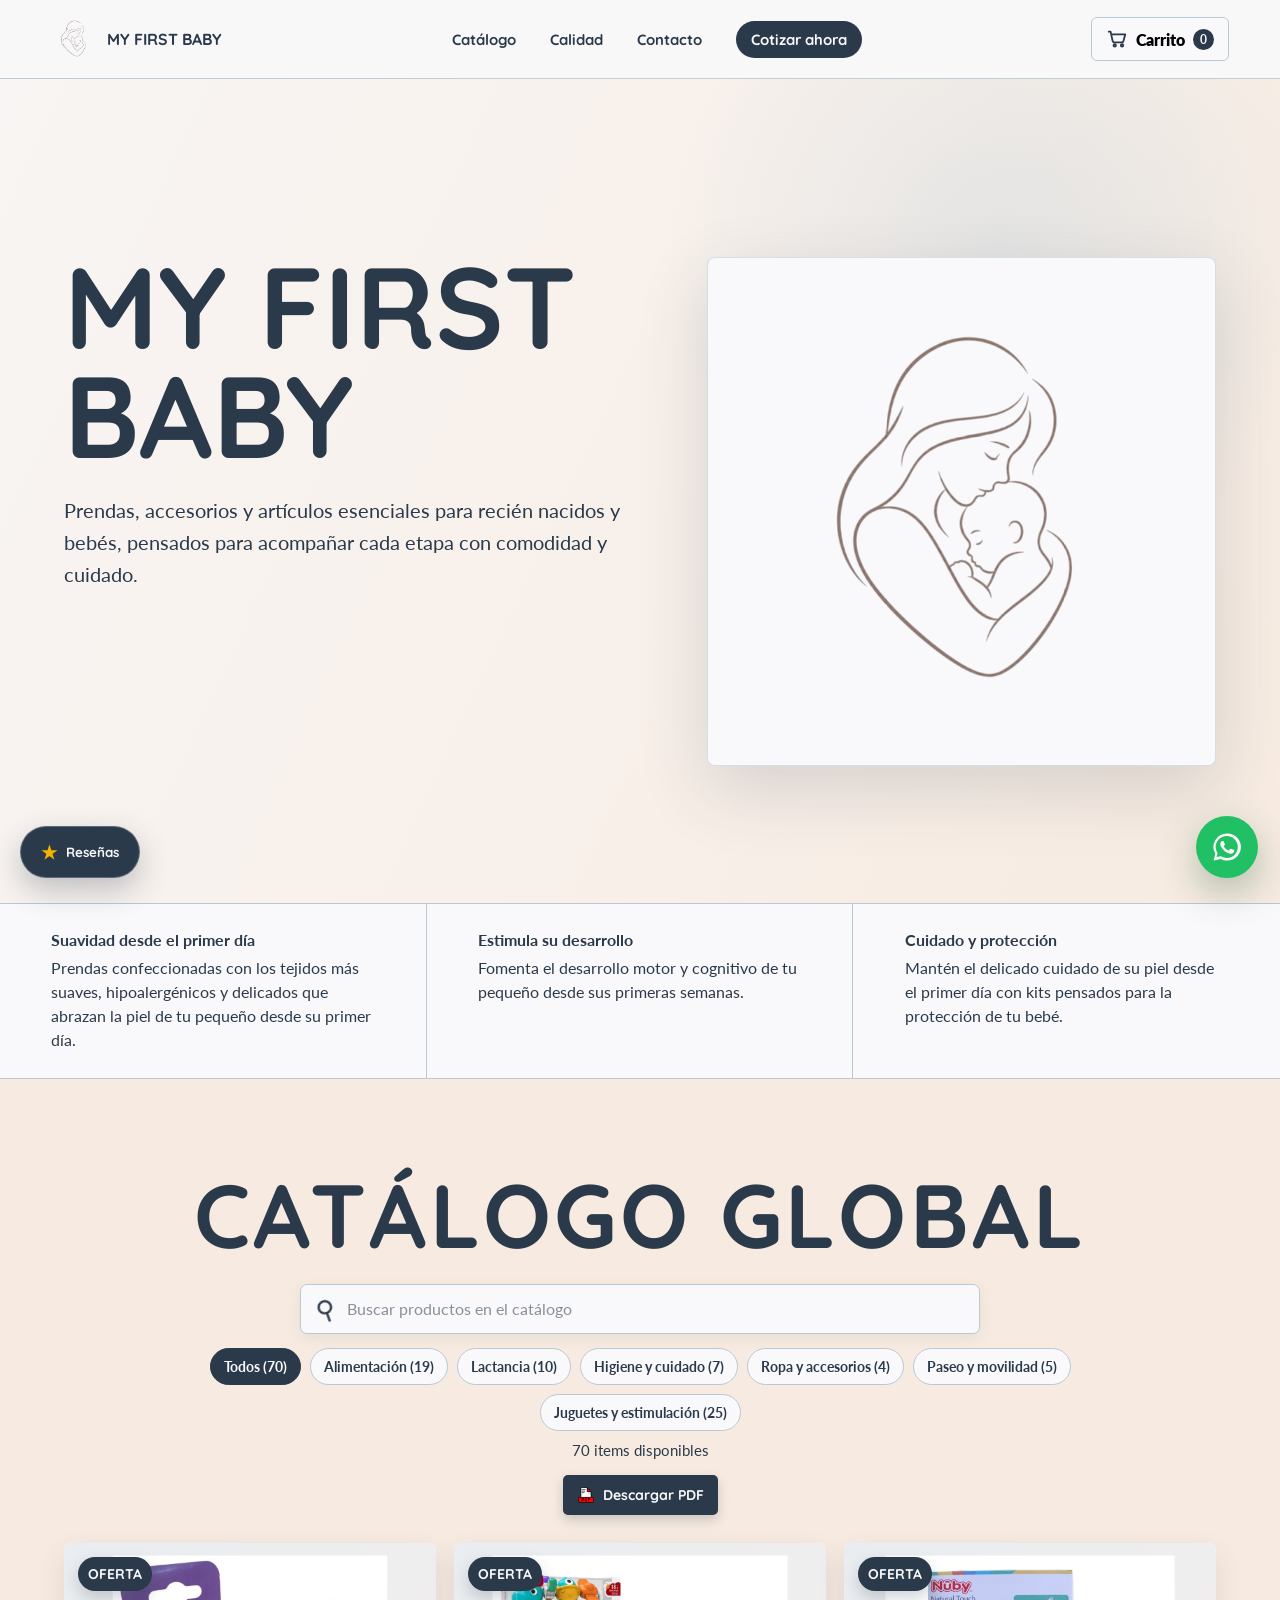
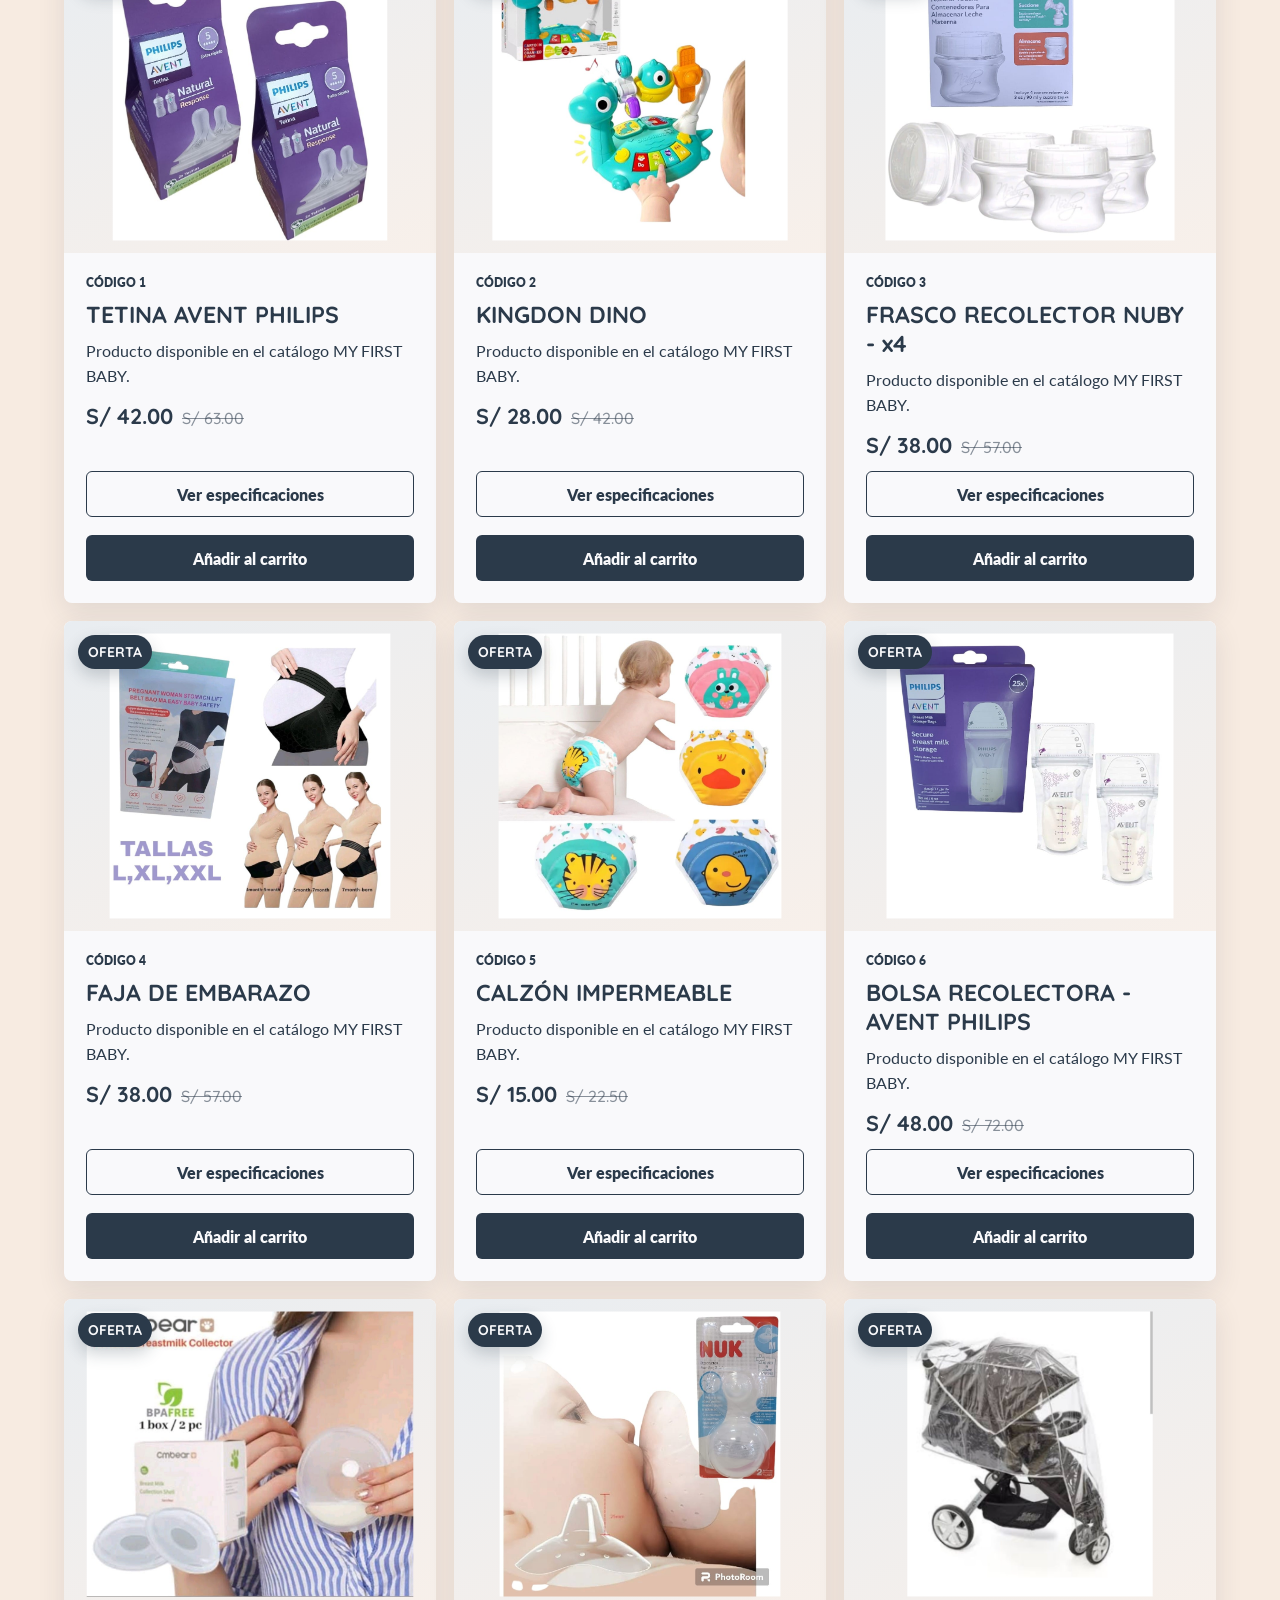
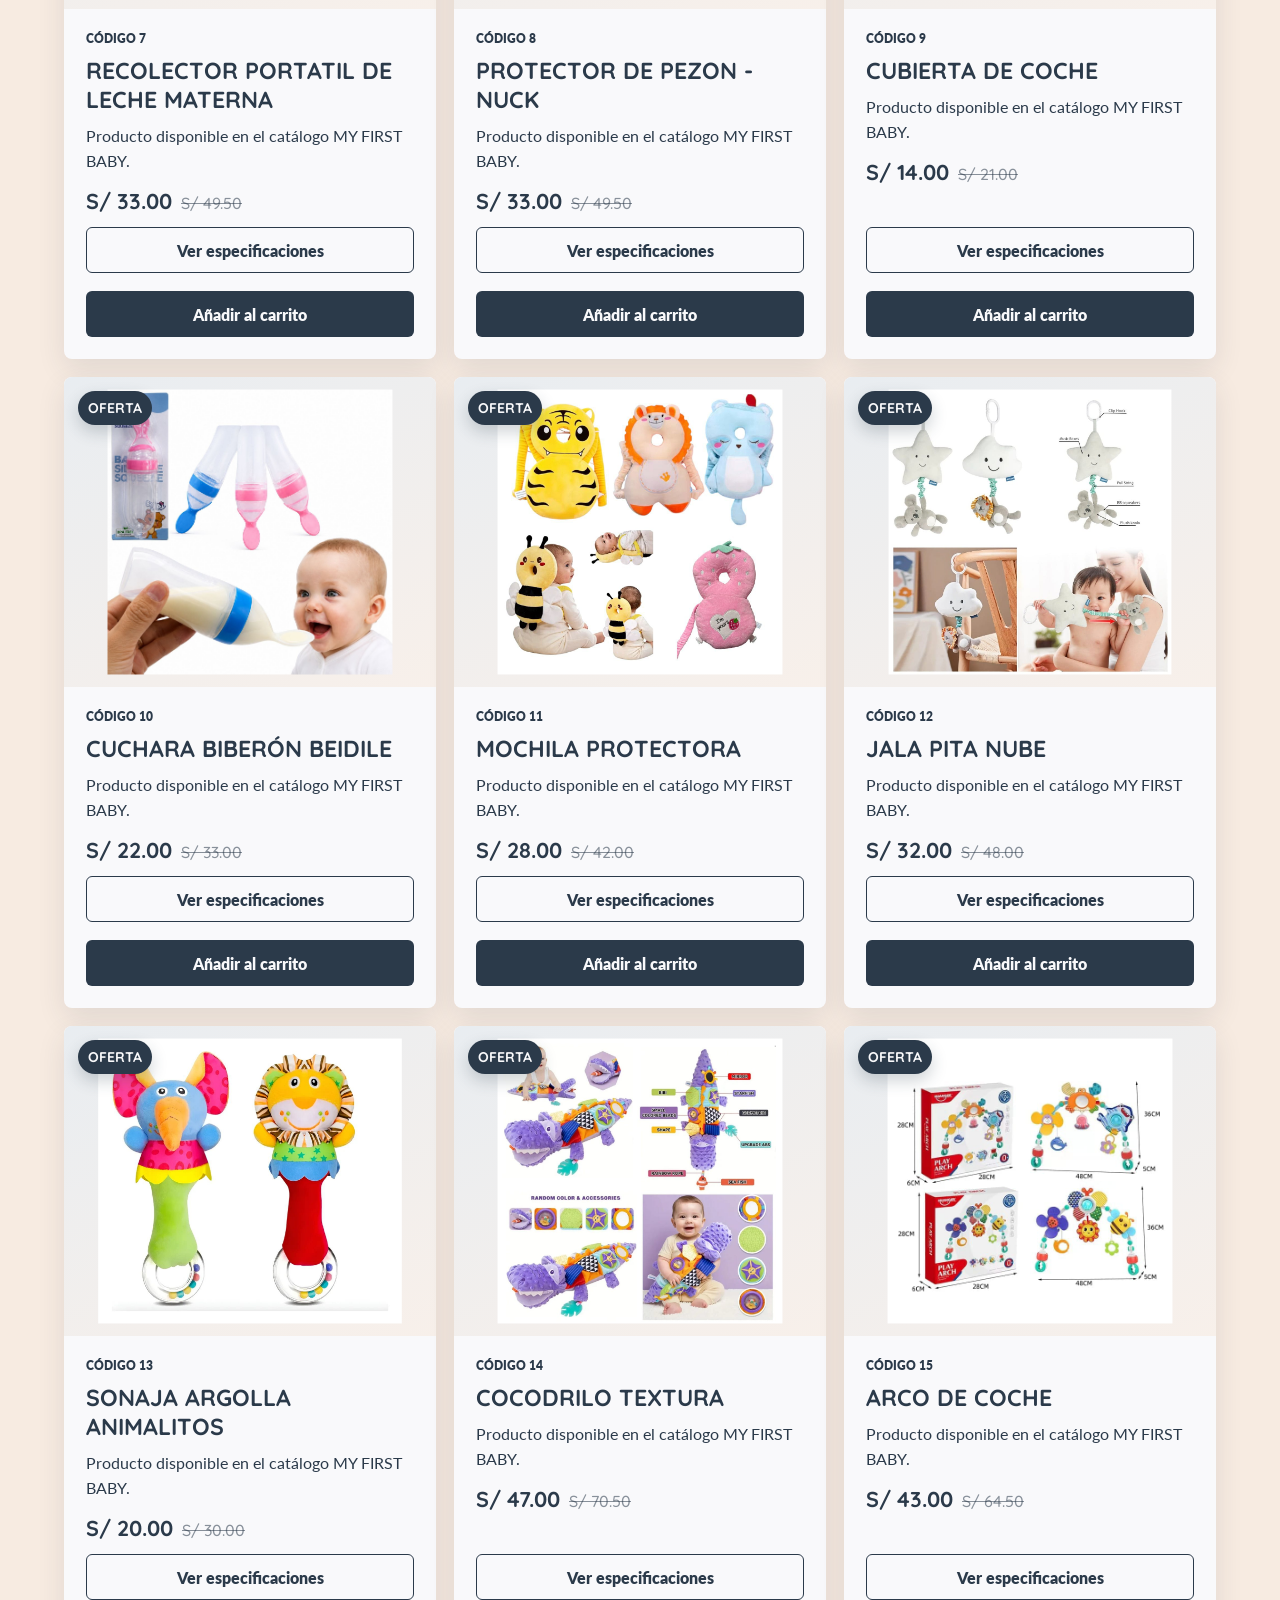
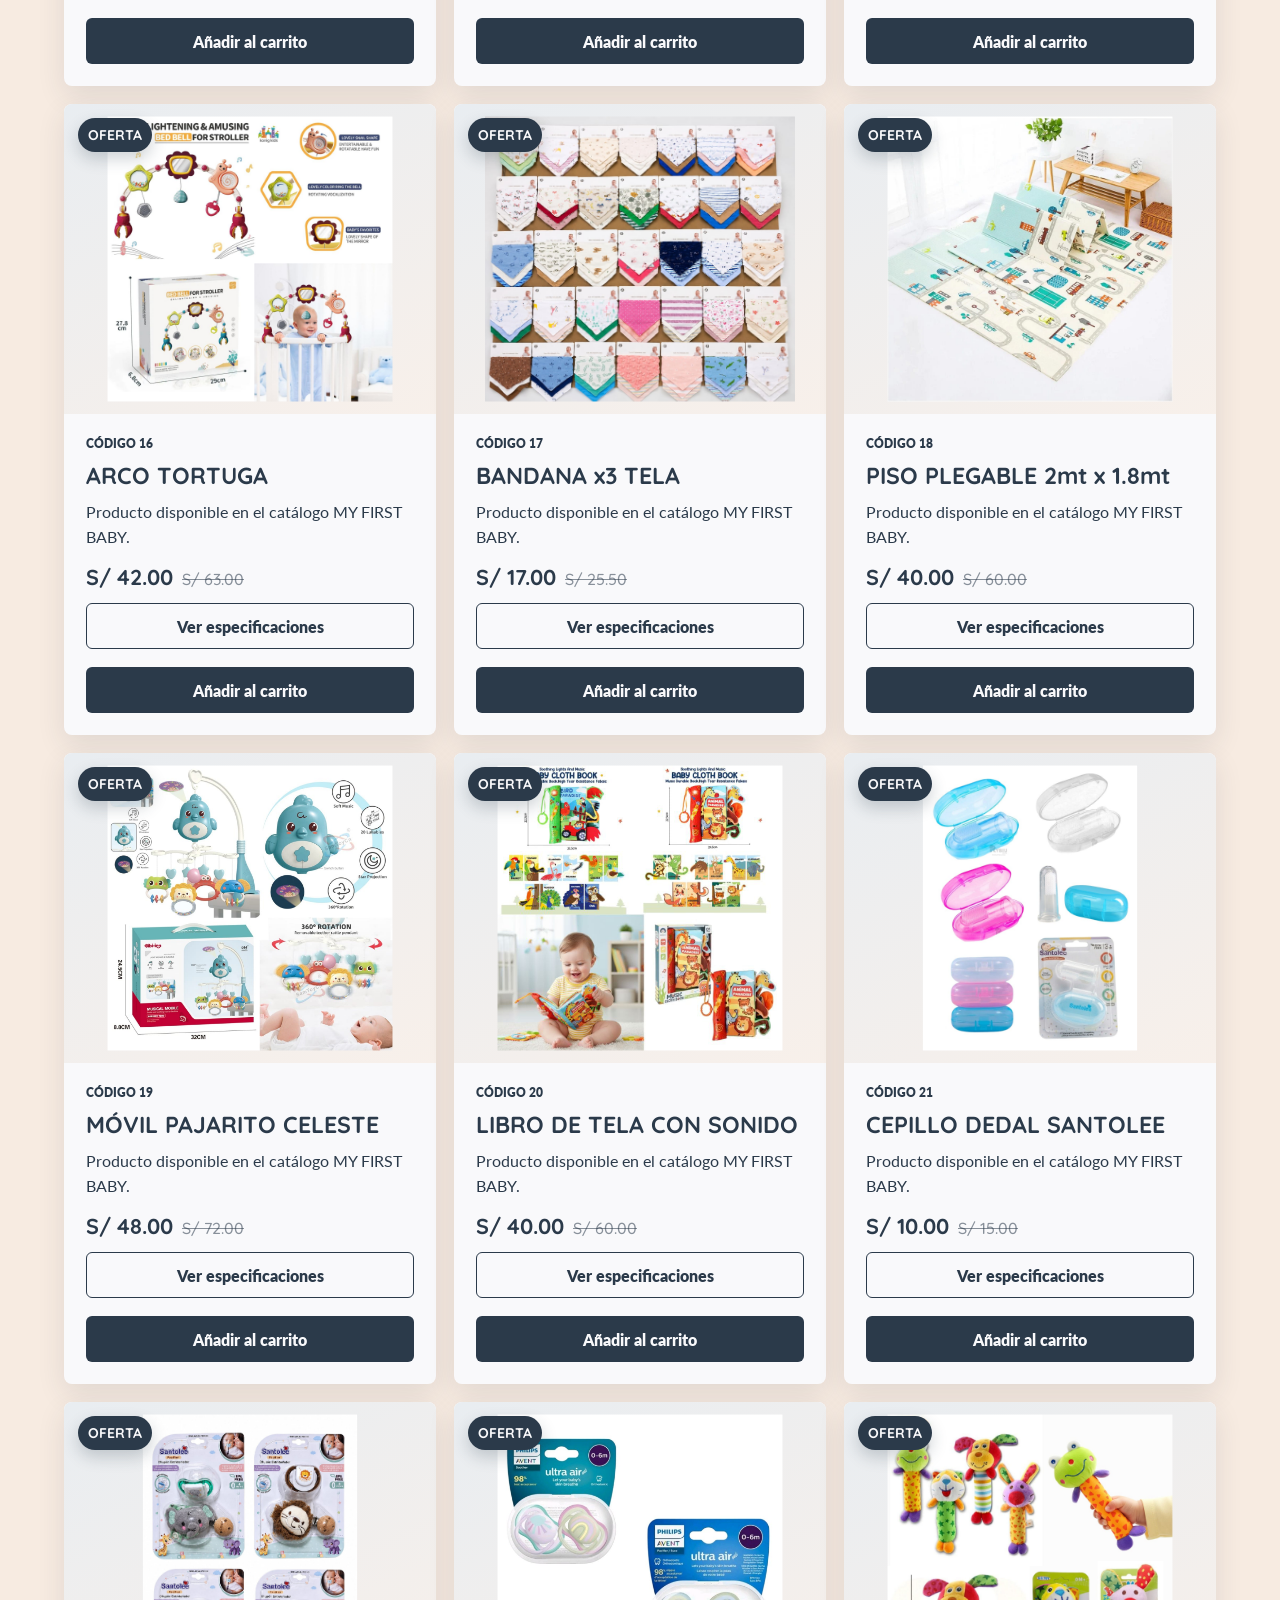
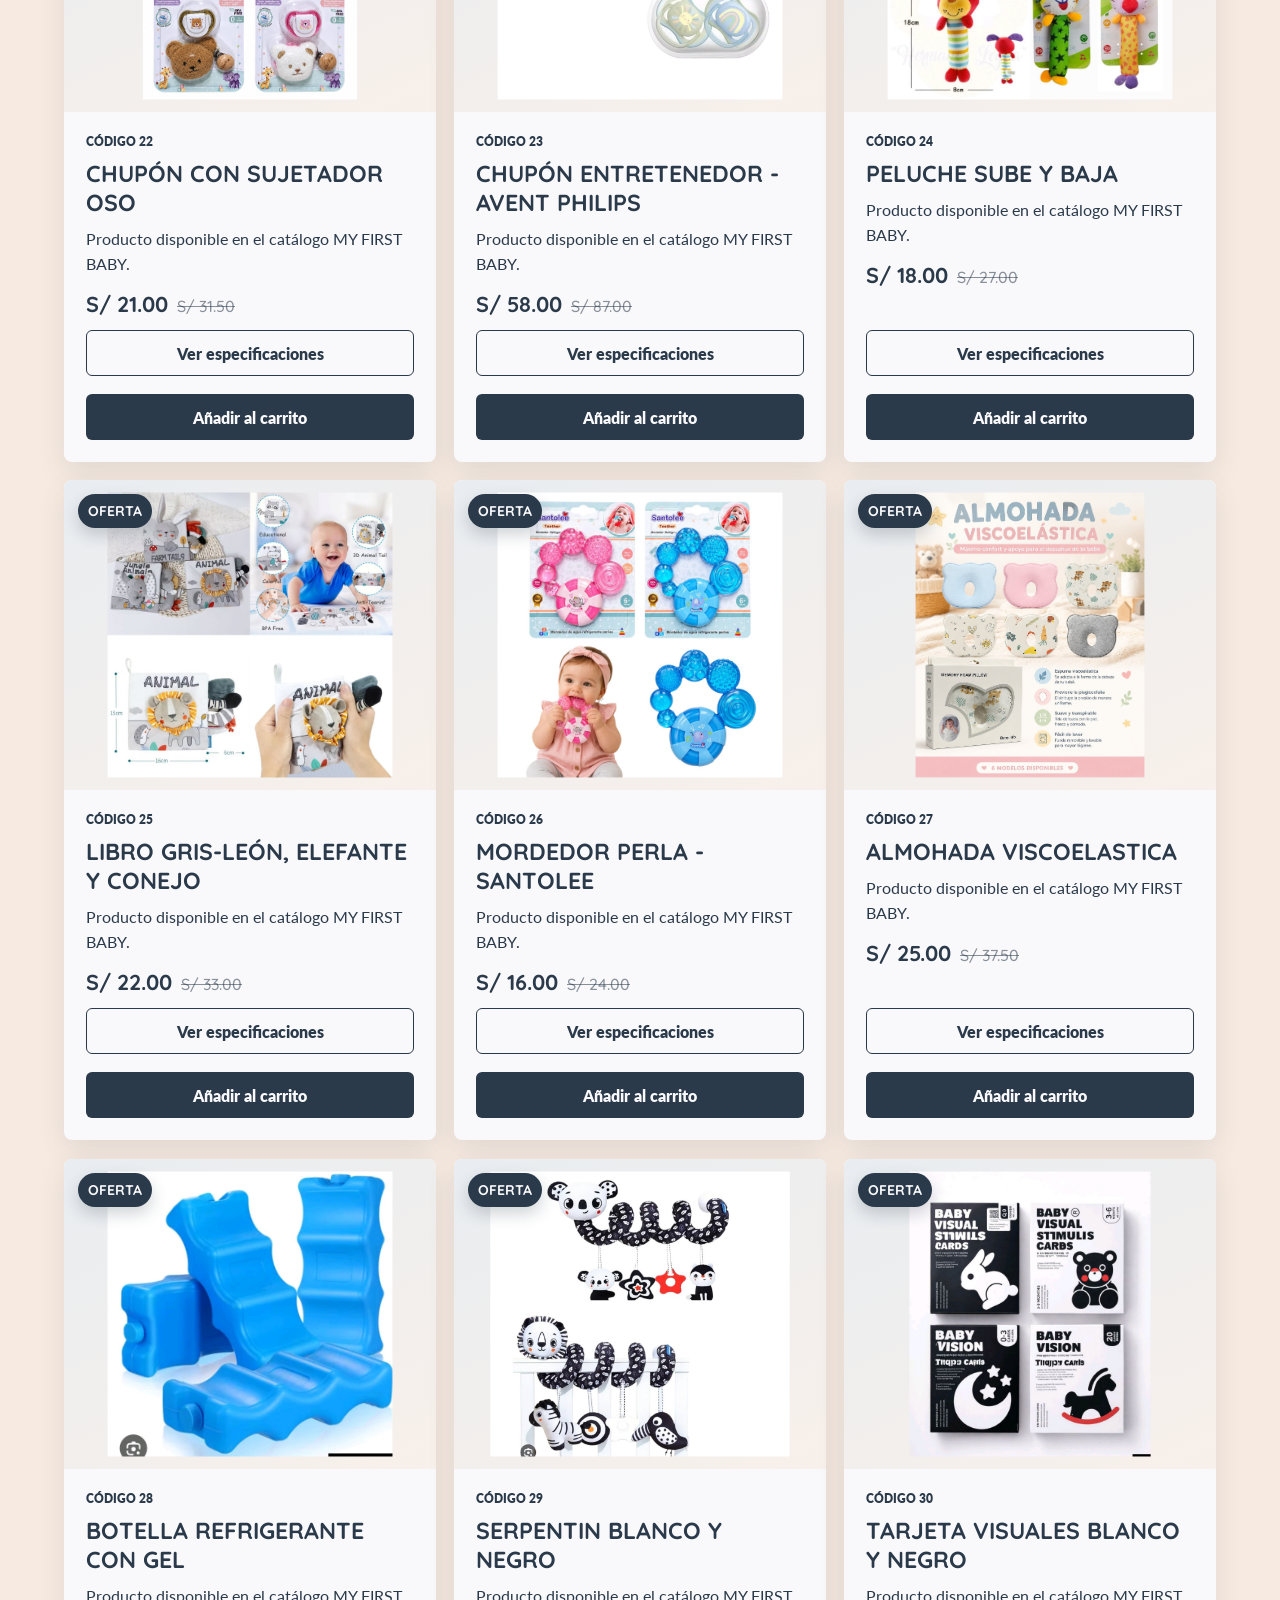
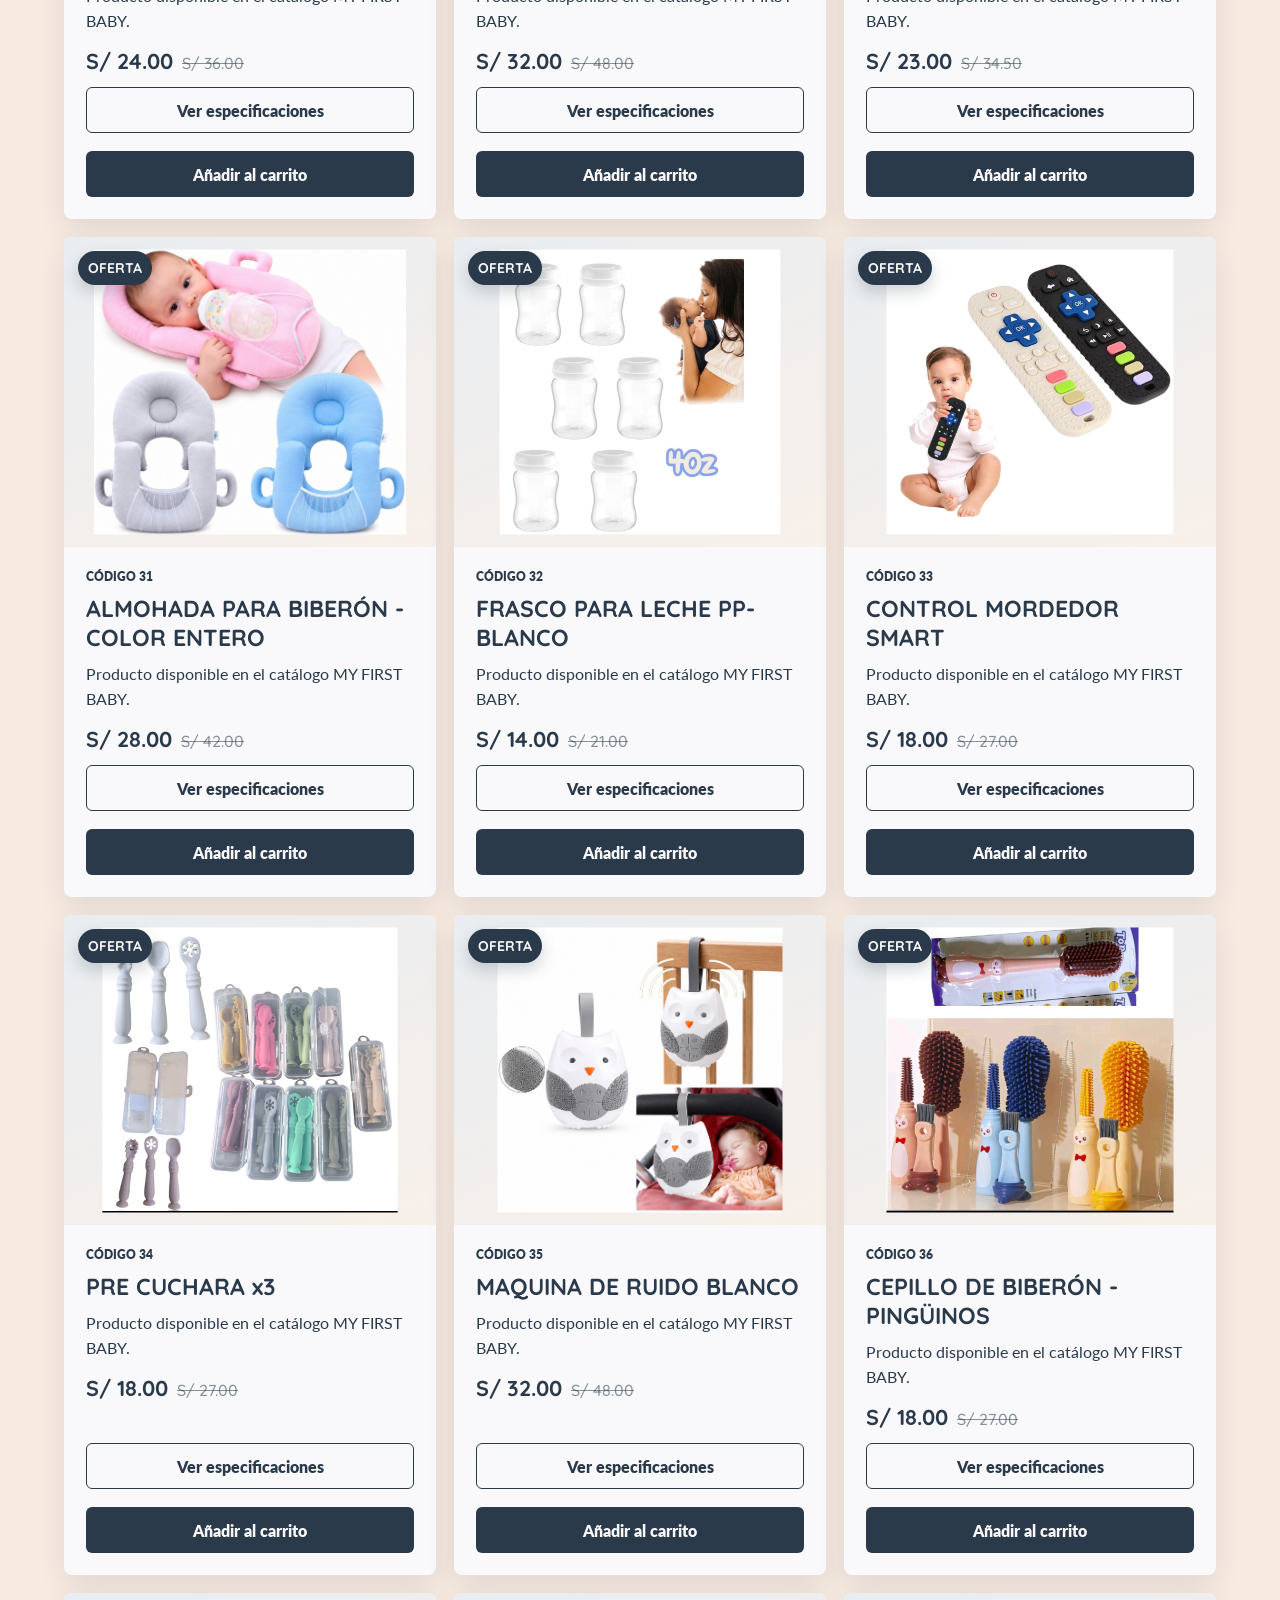
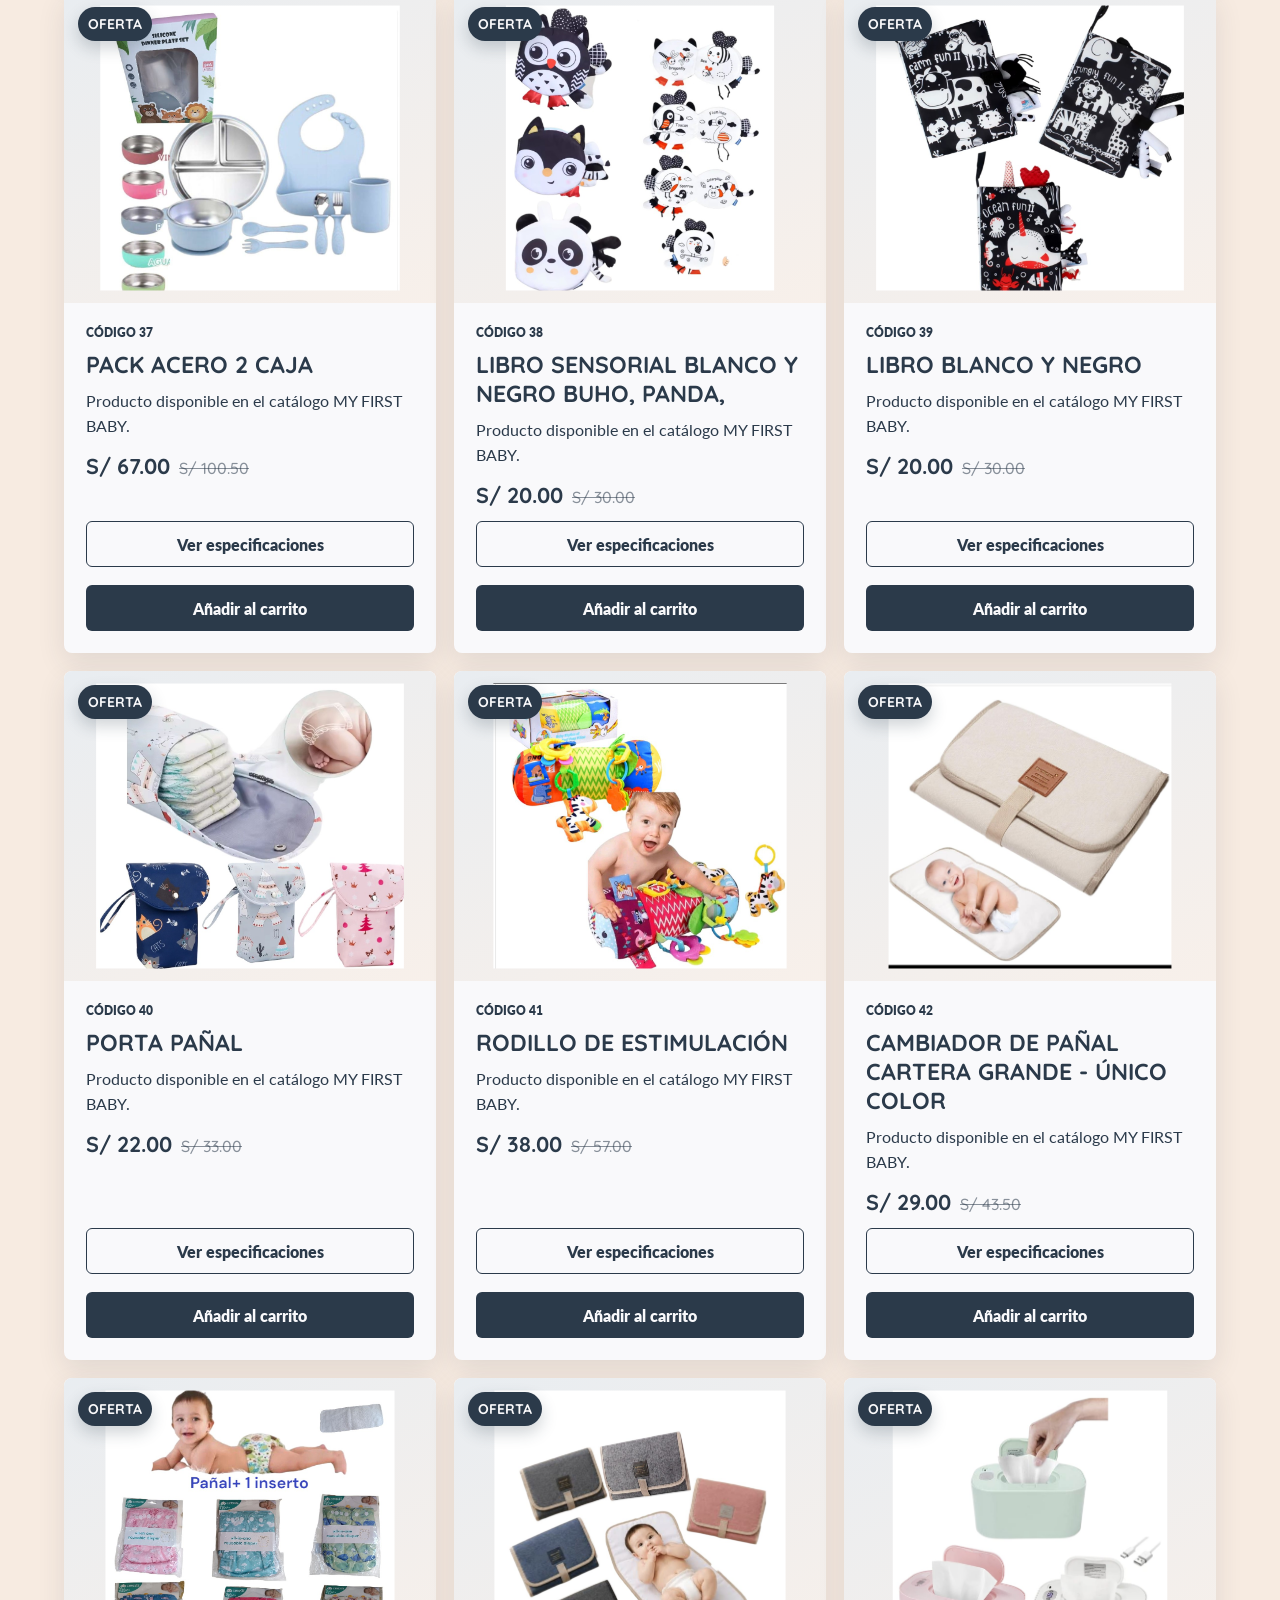
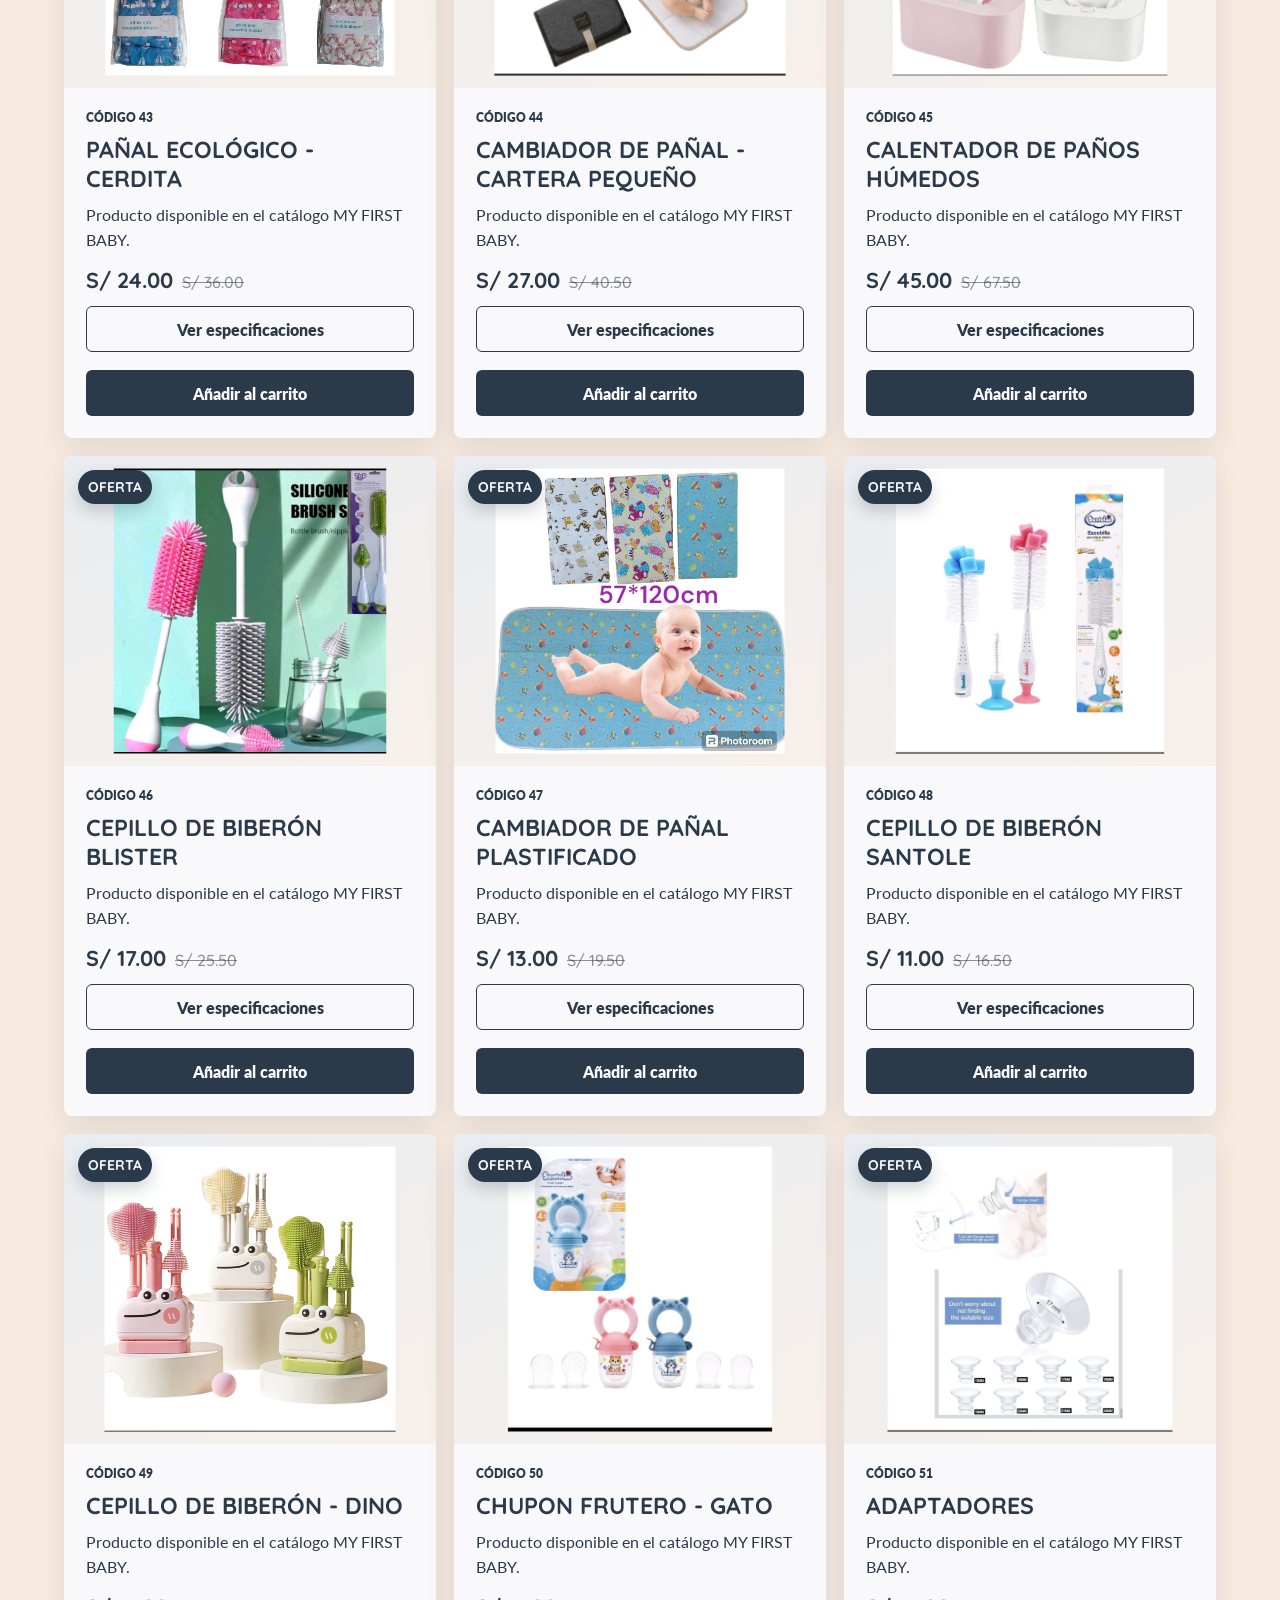
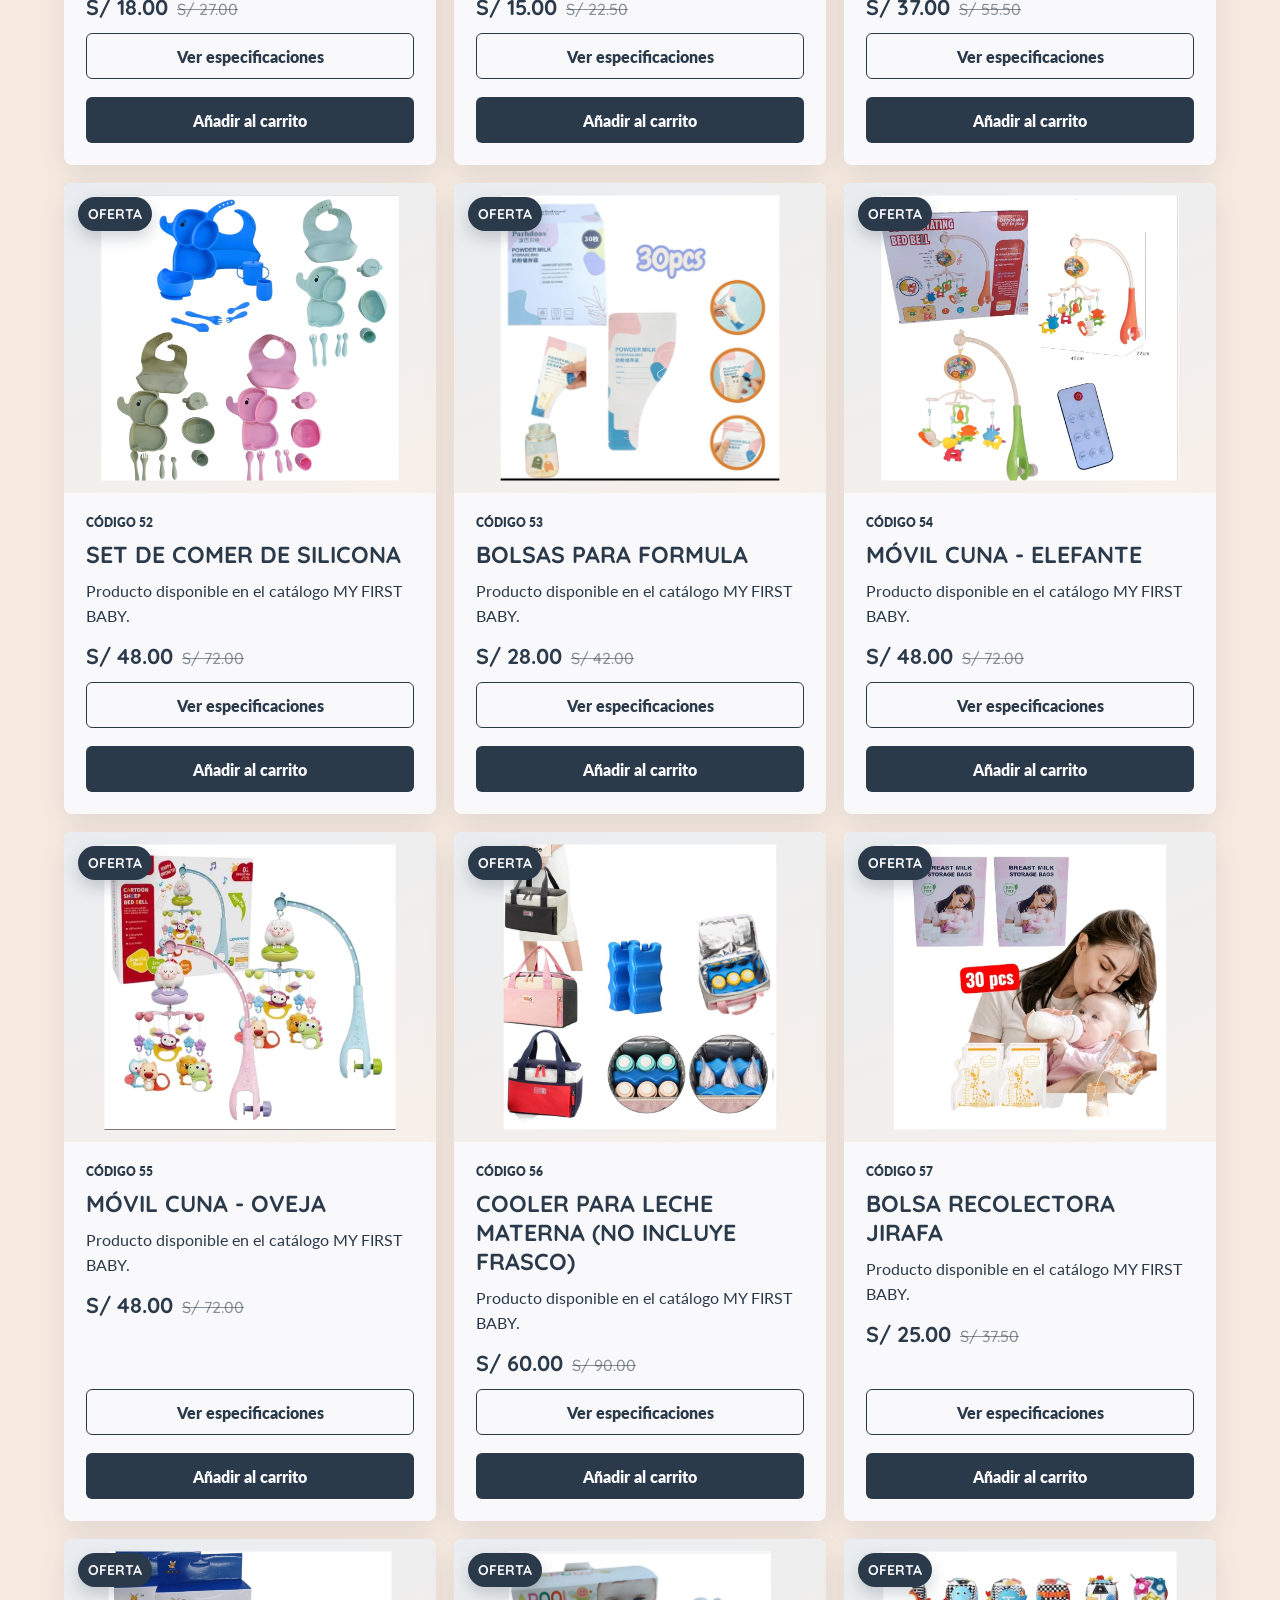
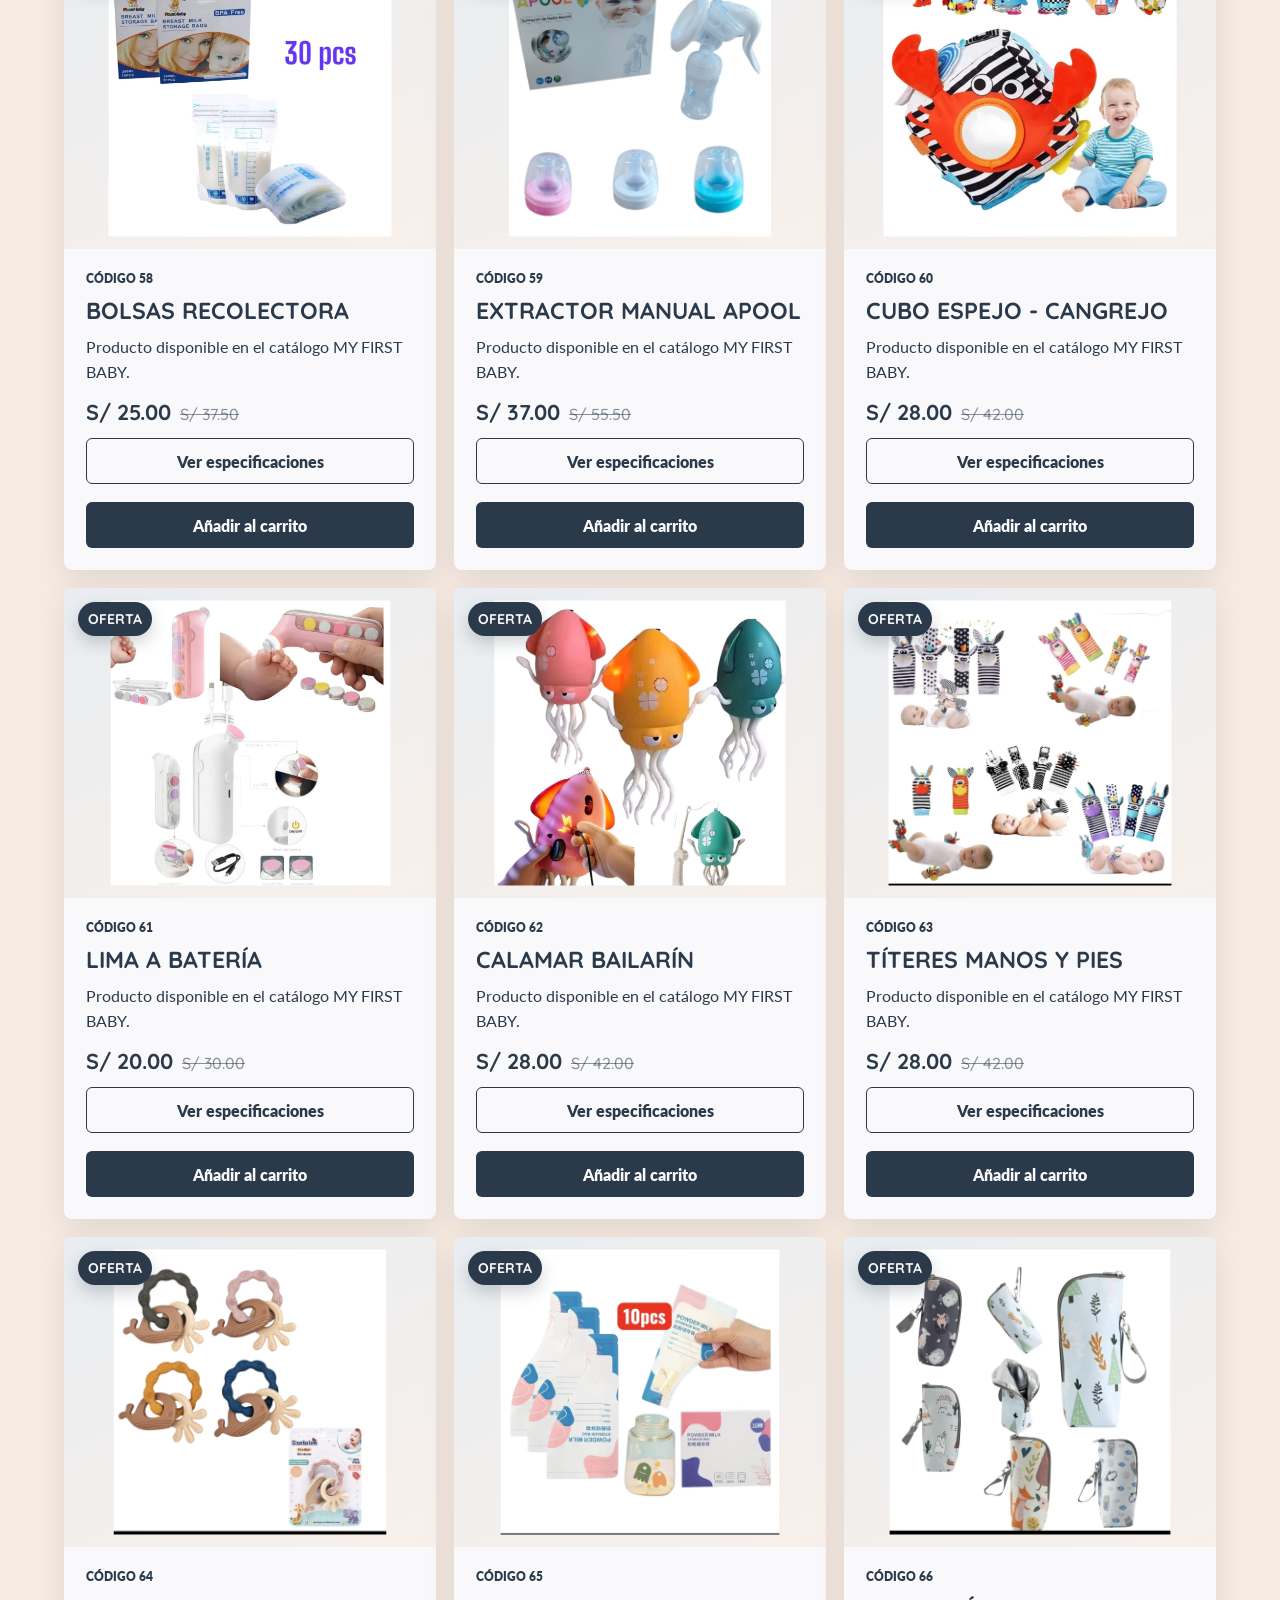
==== index.html @ ac22ac9f "Actualiza RUC de My First Baby" ====
<!DOCTYPE html>
<html lang="es">
  <head>
    <meta charset="UTF-8" />
    <meta name="viewport" content="width=device-width, initial-scale=1.0" />
    <meta name="description" content="Cat&aacute;logo de prendas, accesorios y art&iacute;culos esenciales para reci&eacute;n nacidos y beb&eacute;s de MY FIRST BABY." />
    <title>MY FIRST BABY | Accesorios para beb&eacute;s</title>
    <link rel="canonical" href="https://myfirstbabyshop.com/" />
    <link rel="icon" type="image/png" href="assets/logo-my-first-baby-sin-fondo.png" />
    <link rel="apple-touch-icon" href="assets/logo-my-first-baby-sin-fondo.png" />
    <link rel="preconnect" href="https://fonts.googleapis.com" />
    <link rel="preconnect" href="https://fonts.gstatic.com" crossorigin />
    <link
      href="https://fonts.googleapis.com/css2?family=Lato:wght@400;700;900&family=Quicksand:wght@500;600;700&display=swap"
      rel="stylesheet"
    />
    <link rel="stylesheet" href="styles.css?v=20260910-8" />
  </head>
  <body>
    <header class="site-header">
      <a class="brand" href="#inicio" aria-label="MY FIRST BABY">
        <img class="brand-logo" src="assets/logo-my-first-baby-sin-fondo.png" alt="" />
        <span>MY FIRST BABY</span>
      </a>

      <button
        class="menu-toggle"
        type="button"
        aria-label="Abrir menu"
        aria-expanded="false"
        aria-controls="mainNav"
      >
        <span></span>
        <span></span>
        <span></span>
      </button>

      <nav class="nav-links" id="mainNav" aria-label="Navegacion principal">
        <a href="#catalogo">Cat&aacute;logo</a>
        <a href="#calidad">Calidad</a>
        <a href="#contacto">Contacto</a>
        <a class="nav-quote" href="#contacto">Cotizar ahora</a>
      </nav>
      <button class="cart-trigger" type="button" aria-label="Abrir carrito" aria-haspopup="dialog">
        <svg class="cart-icon" viewBox="0 0 24 24" aria-hidden="true">
          <path d="M3 4h2l2.2 10.1a2 2 0 0 0 2 1.6h7.9a2 2 0 0 0 1.9-1.4L21 7H6" />
          <circle cx="9.5" cy="19" r="1.3" />
          <circle cx="17.5" cy="19" r="1.3" />
        </svg>
        <span>Carrito</span>
        <b class="cart-count" id="cartCount">0</b>
      </button>
    </header>

    <main>
      <section class="hero" id="inicio">
        <div class="hero-content">
          <h1>MY FIRST BABY</h1>
          <p class="hero-copy">
            Prendas, accesorios y art&iacute;culos esenciales para reci&eacute;n nacidos
            y beb&eacute;s, pensados para acompa&ntilde;ar cada etapa con comodidad y cuidado.
          </p>
        </div>

        <div class="hero-product" aria-label="Logo de MY FIRST BABY">
          <img
            src="assets/logo-my-first-baby-sin-fondo.png"
            alt="Logo de MY FIRST BABY"
          />
        </div>
      </section>

      <section class="quality-strip" id="calidad">
        <article>
          <strong>Suavidad desde el primer d&iacute;a</strong>
          <span>Prendas confeccionadas con los tejidos m&aacute;s suaves, hipoalerg&eacute;nicos y delicados que abrazan la piel de tu peque&ntilde;o desde su primer d&iacute;a.</span>
        </article>
        <article>
          <strong>Estimula su desarrollo</strong>
          <span>Fomenta el desarrollo motor y cognitivo de tu peque&ntilde;o desde sus primeras semanas.</span>
        </article>
        <article>
          <strong>Cuidado y protecci&oacute;n</strong>
          <span>Mant&eacute;n el delicado cuidado de su piel desde el primer d&iacute;a con kits pensados para la protecci&oacute;n de tu beb&eacute;.</span>
        </article>
      </section>

      <section class="catalog-section" id="catalogo">
        <div class="section-heading">
          <h2 class="catalog-title">CAT&Aacute;LOGO GLOBAL</h2>
          <div class="catalog-explorer">
            <label class="sr-only" for="catalogSearch">Buscar en el cat&aacute;logo</label>
            <div class="catalog-search">
              <span aria-hidden="true">&#9906;</span>
              <input id="catalogSearch" type="search" placeholder="Buscar productos en el cat&aacute;logo" autocomplete="off" />
            </div>
            <div class="category-filters" id="categoryFilters" aria-label="Filtrar por categor&iacute;a"></div>
          </div>
          <p class="catalog-count" id="catalogCount"></p>
          <a class="pdf-button" href="assets/catalogo-global.pdf" download>
            <img src="assets/pdf.png" alt="" aria-hidden="true" /> Descargar PDF
          </a>
        </div>

        <div class="product-grid" id="productGrid"></div>
      </section>

      <section class="delivery-section" id="entregas">
        <div class="delivery-heading">
          <p class="eyebrow">Tipos de entrega</p>
          <h2>Recibe tu pedido donde est&eacute;s</h2>
        </div>
        <div class="delivery-grid">
          <article>
            <svg class="delivery-icon" viewBox="0 0 24 24" aria-hidden="true">
              <path d="M3 6h11v10H3zM14 9h4l3 3v4h-7z" />
              <circle cx="7" cy="18" r="2" /><circle cx="18" cy="18" r="2" />
            </svg>
            <h3>Lima</h3>
            <p>Entrega a domicilio. Coordinamos contigo la fecha, el horario y el costo de env&iacute;o.</p>
          </article>
          <article>
            <svg class="delivery-icon" viewBox="0 0 24 24" aria-hidden="true">
              <path d="m4 7 8-4 8 4-8 4zM4 7v10l8 4 8-4V7M12 11v10" />
            </svg>
            <h3>Provincias</h3>
            <p>Env&iacute;os a nivel nacional. Para confirmar el pedido se realiza el pago del 100%.</p>
          </article>
        </div>
      </section>

    </main>

    <footer class="site-footer" id="contacto">
      <section class="footer-column">
        <p class="footer-title">Cont&aacute;ctanos</p>
        <p class="footer-label">Direcci&oacute;n</p>
        <address>Lima, Per&uacute;<br />Tienda virtual</address>
        <p class="footer-label">RUC</p>
        <p class="footer-text">10754804381</p>
        <p class="footer-label">Tel&eacute;fono</p>
        <a class="footer-link" href="tel:+51904226429">+51 904 226 429</a>
      </section>
      <section class="footer-column">
        <p class="footer-title">S&iacute;guenos</p>
        <a class="facebook-link" href="#" aria-label="Facebook de MY FIRST BABY" title="Facebook">f</a>
      </section>
      <section class="footer-column footer-complaints">
        <p class="footer-title">Atenci&oacute;n al cliente</p>
        <div class="complaints-link" aria-label="Libro de reclamaciones">
          <span>Libro de<br />reclamaciones</span>
          <svg viewBox="0 0 48 48" aria-hidden="true">
            <path d="M5 11c7-2 13 0 19 5v24c-6-5-12-7-19-5V11Zm38 0c-7-2-13 0-19 5v24c6-5 12-7 19-5V11Z" />
            <path d="M24 16v24M10 17c4-.4 7.5.6 10 2.8M10 23c4-.4 7.5.6 10 2.8M38 17c-4-.4-7.5.6-10 2.8M38 23c-4-.4-7.5.6-10 2.8" />
          </svg>
        </div>
      </section>
      <p class="footer-copyright"><strong>&copy; TODOS LOS DERECHOS RESERVADOS</strong> <span aria-hidden="true">-</span> &copy; 2026 My First Baby</p>
    </footer>

    <div class="modal-backdrop" id="productModal" aria-hidden="true">
      <section
        class="modal"
        role="dialog"
        aria-modal="true"
        aria-labelledby="modalTitle"
      >
        <button class="modal-close" type="button" aria-label="Cerrar ventana">
          &times;
        </button>
        <img id="modalImage" src="" alt="" />
        <div class="modal-copy">
          <p class="product-tag" id="modalTag"></p>
          <h2 id="modalTitle"></h2>
          <p id="modalDescription"></p>
          <ul id="modalFeatures"></ul>
          <div class="modal-purchase">
            <div class="modal-price" id="modalPrice"></div>
            <button class="add-cart-button" id="modalAddCart" type="button">A&ntilde;adir al carrito</button>
          </div>
        </div>
      </section>
    </div>

    <div class="cart-backdrop" id="cartBackdrop" aria-hidden="true">
      <aside class="cart-panel" role="dialog" aria-modal="true" aria-labelledby="cartTitle">
        <div class="cart-heading">
          <div><p class="eyebrow">Tu pedido</p><h2 id="cartTitle">Carrito</h2></div>
          <button class="cart-close" type="button" aria-label="Cerrar carrito">&times;</button>
        </div>
        <div class="cart-delivery-info" aria-label="Condiciones de entrega">
          <div class="cart-delivery-item">
            <svg viewBox="0 0 24 24" aria-hidden="true">
              <path d="M3 6h11v10H3zM14 9h4l3 3v4h-7z" />
              <circle cx="7" cy="18" r="2" /><circle cx="18" cy="18" r="2" />
            </svg>
            <span><strong>Lima</strong><small>Entrega a domicilio</small></span>
          </div>
          <div class="cart-delivery-item">
            <svg viewBox="0 0 24 24" aria-hidden="true">
              <path d="m4 7 8-4 8 4-8 4zM4 7v10l8 4 8-4V7M12 11v10" />
            </svg>
            <span><strong>Provincias</strong><small>Pago del 100%</small></span>
          </div>
        </div>
        <div class="cart-items" id="cartItems"></div>
        <div class="cart-summary">
          <p><span>Total</span><strong id="cartTotal">S/ 0.00</strong></p>
          <a class="checkout-button" id="checkoutButton" href="https://wa.me/51904226429" target="_blank" rel="noreferrer">Finalizar pedido por WhatsApp</a>
        </div>
      </aside>
    </div>

    <button class="reviews-trigger" id="reviewsTrigger" type="button" aria-expanded="false" aria-controls="reviewsPanel">
      <span aria-hidden="true">&#9733;</span> Rese&ntilde;as
    </button>
    <aside class="reviews-panel" id="reviewsPanel" aria-hidden="true" aria-labelledby="reviewsTitle">
      <div class="reviews-heading">
        <div><p class="eyebrow">Clientes felices</p><h2 id="reviewsTitle">Rese&ntilde;as</h2></div>
        <button class="reviews-close" type="button" aria-label="Cerrar rese&ntilde;as">&times;</button>
      </div>
      <form class="review-form" id="reviewForm">
        <label for="reviewName">Nombre <span>(opcional)</span></label>
        <input id="reviewName" name="name" type="text" maxlength="40" autocomplete="name" placeholder="Tu nombre" />
        <fieldset>
          <legend>Tu calificaci&oacute;n</legend>
          <div class="star-picker" id="starPicker" aria-label="Selecciona de 1 a 5 estrellas">
            <button type="button" data-rating="1" aria-label="1 estrella">&#9733;</button>
            <button type="button" data-rating="2" aria-label="2 estrellas">&#9733;</button>
            <button type="button" data-rating="3" aria-label="3 estrellas">&#9733;</button>
            <button type="button" data-rating="4" aria-label="4 estrellas">&#9733;</button>
            <button type="button" data-rating="5" aria-label="5 estrellas">&#9733;</button>
          </div>
        </fieldset>
        <label for="reviewComment">Comentario</label>
        <textarea id="reviewComment" name="comment" rows="3" maxlength="400" required placeholder="Cu&eacute;ntanos tu experiencia"></textarea>
        <p class="review-status" id="reviewStatus" role="status" aria-live="polite"></p>
        <button class="review-submit" type="submit">Guardar rese&ntilde;a</button>
      </form>
      <div class="reviews-list" id="reviewsList" aria-live="polite"></div>
    </aside>

    <a
      class="whatsapp-float"
      href="https://wa.me/51904226429"
      target="_blank"
      rel="noreferrer"
      aria-label="Contactar por WhatsApp"
      title="WhatsApp"
    >
      <svg viewBox="0 0 32 32" aria-hidden="true">
        <path
          d="M16 3.2A12.7 12.7 0 0 0 5 22.3L3.4 28.8l6.7-1.6A12.8 12.8 0 1 0 16 3.2Zm0 23.2c-2 0-3.9-.6-5.5-1.6l-.4-.2-3.9.9.9-3.8-.3-.4A10.4 10.4 0 1 1 16 26.4Zm5.8-7.7c-.3-.2-1.9-.9-2.2-1-.3-.1-.5-.2-.7.2-.2.3-.8 1-.9 1.2-.2.2-.3.2-.7.1a8.4 8.4 0 0 1-2.5-1.5 9.3 9.3 0 0 1-1.7-2.1c-.2-.3 0-.5.1-.7l.5-.5c.1-.2.2-.3.3-.5.1-.2 0-.4 0-.5l-1-2.4c-.3-.7-.6-.6-.8-.6h-.6c-.2 0-.5.1-.8.4-.3.3-1.1 1.1-1.1 2.6s1.2 3 1.3 3.2c.2.2 2.3 3.5 5.5 4.9.8.3 1.4.5 1.8.7.8.2 1.5.2 2.1.1.6-.1 1.9-.8 2.2-1.5.3-.8.3-1.4.2-1.6-.1-.2-.3-.3-.6-.5Z"
        />
      </svg>
    </a>

    <script src="catalog-products.js?v=20260910-1"></script>
    <script src="script.js?v=20260910-2"></script>
  </body>
</html>
---- styles.css ----
:root {
  --ink: #2b3a4a;
  --muted: #2b3a4a;
  --paper: #f7ebe1;
  --line: #b8c9d3;
  --gold: #b8c9d3;
  --gold-dark: #2b3a4a;
  --green: #2b3a4a;
  --navy: #2b3a4a;
  --white: #f9f9fb;
  --shadow: 0 24px 70px rgba(43, 58, 74, 0.16);
}

* {
  box-sizing: border-box;
}

html {
  scroll-behavior: smooth;
}

body {
  margin: 0;
  background: var(--paper);
  color: var(--ink);
  font-family: "Lato", Arial, sans-serif;
  overflow-x: hidden;
}

img {
  display: block;
  max-width: 100%;
}

a {
  color: inherit;
  text-decoration: none;
}

h1, h2, h3, .brand, .nav-links, button, .primary-button, .secondary-button,
.pdf-button, .category-filter, .product-price, .modal-price, .footer-title,
.footer-label, .cart-summary strong {
  font-family: "Quicksand", Arial, sans-serif;
}

.site-header {
  position: sticky;
  top: 0;
  z-index: 20;
  display: flex;
  align-items: center;
  justify-content: space-between;
  gap: 24px;
  padding: 16px clamp(18px, 4vw, 56px);
  background: rgba(249, 249, 251, 0.92);
  border-bottom: 1px solid rgba(184, 201, 211, 0.9);
  backdrop-filter: blur(14px);
  animation: slide-down 650ms cubic-bezier(.16, 1, .3, 1) both;
}

.brand {
  display: inline-flex;
  align-items: center;
  gap: 10px;
  min-width: 0;
  font-weight: 800;
  text-transform: uppercase;
}

.brand span {
  overflow: hidden;
  text-overflow: ellipsis;
  white-space: nowrap;
}

.brand-logo {
  flex: 0 0 auto;
  width: 46px;
  height: 46px;
  object-fit: contain;
}

.menu-toggle {
  display: none;
  width: 46px;
  height: 46px;
  flex: 0 0 auto;
  place-items: center;
  gap: 5px;
  padding: 10px;
  border: 1px solid var(--line);
  border-radius: 8px;
  background: var(--white);
  cursor: pointer;
}

.menu-toggle span {
  display: block;
  width: 22px;
  height: 2px;
  border-radius: 999px;
  background: var(--ink);
  transition: transform 180ms ease, opacity 180ms ease;
}

.menu-toggle.is-open span:nth-child(1) {
  transform: translateY(7px) rotate(45deg);
}

.menu-toggle.is-open span:nth-child(2) {
  opacity: 0;
}

.menu-toggle.is-open span:nth-child(3) {
  transform: translateY(-7px) rotate(-45deg);
}

.nav-links {
  display: flex;
  gap: clamp(14px, 3vw, 34px);
  color: var(--muted);
  font-weight: 700;
  font-size: 0.93rem;
}

.nav-links a:hover {
  color: var(--ink);
}

.nav-links .nav-quote {
  margin: -9px 0;
  padding: 9px 15px;
  border-radius: 999px;
  background: var(--navy);
  color: var(--white);
}

.nav-links .nav-quote:hover { color: var(--white); transform: translateY(-2px); }

.cart-trigger { display: inline-flex; align-items: center; gap: 8px; border: 1px solid var(--line); border-radius: 6px; padding: 10px 14px; background: var(--white); font: inherit; font-weight: 800; cursor: pointer; }
.cart-icon { width: 22px; height: 22px; flex: 0 0 auto; fill: none; stroke: #2b3a4a; stroke-width: 2; stroke-linecap: round; stroke-linejoin: round; }
.cart-count { display: grid; min-width: 21px; height: 21px; place-items: center; border-radius: 50%; background: var(--green); color: var(--white); font-size: .75rem; }
.cart-trigger, .menu-toggle, .category-filter, .pdf-button, .facebook-link { transition: transform 220ms ease, box-shadow 220ms ease, background-color 220ms ease, color 220ms ease; }
.cart-trigger:hover, .menu-toggle:hover { transform: translateY(-3px) scale(1.04); box-shadow: 0 10px 20px rgba(21, 18, 12, .13); }

.hero {
  display: grid;
  min-height: calc(100vh - 76px);
  grid-template-columns: minmax(0, 1fr) minmax(300px, 0.9fr);
  align-items: center;
  gap: clamp(26px, 6vw, 84px);
  padding: clamp(36px, 7vw, 86px) clamp(18px, 5vw, 72px) 44px;
  background:
    linear-gradient(115deg, rgba(249, 249, 251, 0.72), rgba(249, 249, 251, 0)),
    radial-gradient(circle at 78% 20%, rgba(184, 201, 211, 0.42), transparent 28%),
    var(--paper);
}

.hero-content {
  max-width: 690px;
  transform: translateY(clamp(-110px, -7vw, -60px));
}

.hero-content > * { animation: reveal-up 760ms cubic-bezier(.16, 1, .3, 1) both; }
.hero-content > :nth-child(1) { animation-delay: 80ms; }
.hero-content > :nth-child(2) { animation-delay: 160ms; }
.hero-content > :nth-child(3) { animation-delay: 240ms; }
.hero-content > :nth-child(4) { animation-delay: 320ms; }
.hero-content > :nth-child(5) { animation-delay: 400ms; }

.eyebrow {
  margin: 0 0 12px;
  color: var(--green);
  font-weight: 800;
  letter-spacing: 0;
  text-transform: uppercase;
  font-size: 0.78rem;
}

h1,
h2,
h3,
p {
  overflow-wrap: anywhere;
}

h1 {
  margin: 0;
  max-width: 10ch;
  font-size: clamp(3.4rem, 9vw, 7.4rem);
  line-height: 0.94;
  letter-spacing: 0;
}

.hero-copy {
  max-width: 56ch;
  margin: 26px 0 0;
  color: var(--muted);
  font-size: clamp(1rem, 1.8vw, 1.22rem);
  line-height: 1.65;
}

.contact-band {
  display: flex;
  flex-wrap: wrap;
  gap: 14px;
  align-items: center;
}

.primary-button,
.secondary-button,
.detail-button {
  display: inline-flex;
  min-height: 46px;
  align-items: center;
  justify-content: center;
  border: 0;
  border-radius: 6px;
  padding: 0 20px;
  font: inherit;
  font-weight: 800;
  cursor: pointer;
}

.primary-button {
  background: var(--ink);
  color: var(--white);
}

.secondary-button {
  background: var(--white);
  color: var(--ink);
  border: 1px solid var(--line);
}

.hero-product {
  position: relative;
  min-height: 430px;
  border: 1px solid rgba(184, 201, 211, .55);
  border-radius: 8px;
  background: var(--white);
  box-shadow: var(--shadow);
  overflow: hidden;
  animation: hero-product-in 950ms 180ms cubic-bezier(.16, 1, .3, 1) both;
}

.hero-product::after {
  content: "";
  position: absolute;
  inset: -45%;
  z-index: 0;
  background: linear-gradient(105deg, transparent 38%, rgba(249, 249, 251, .72) 50%, transparent 62%);
  transform: translateX(-62%) rotate(8deg);
  animation: logo-shine 4.8s 1.4s ease-in-out infinite;
  pointer-events: none;
}

.hero-product img {
  position: relative;
  z-index: 1;
  width: 100%;
  height: 100%;
  min-height: 430px;
  object-fit: contain;
  padding: clamp(12px, 3vw, 34px);
  animation: logo-float 2.8s ease-in-out infinite;
  will-change: transform;
}

.quality-strip {
  display: grid;
  grid-template-columns: repeat(3, 1fr);
  border-top: 1px solid var(--line);
  border-bottom: 1px solid var(--line);
  background: var(--white);
}

.quality-strip article {
  padding: 26px clamp(18px, 4vw, 52px);
  border-right: 1px solid var(--line);
}

.quality-strip article:hover { background: var(--paper); transform: translateY(-5px); transition: transform 240ms ease, background-color 240ms ease; }

.quality-strip article:last-child {
  border-right: 0;
}

.quality-strip strong,
.quality-strip span {
  display: block;
}

.quality-strip strong {
  margin-bottom: 7px;
}

.quality-strip span {
  color: var(--muted);
  line-height: 1.5;
}

.catalog-section {
  padding: clamp(48px, 7vw, 92px) clamp(18px, 5vw, 72px);
}

.section-heading {
  max-width: none;
  margin-bottom: 28px;
  text-align: center;
}

.section-heading > .eyebrow { display: none; }
.catalog-title { margin-inline: auto; font-size: clamp(2.8rem, 7vw, 6.4rem) !important; letter-spacing: .04em !important; }

.catalog-count { margin: 9px 0 16px; color: var(--muted); font-size: .95rem; font-weight: 400; }
.pdf-button { display: inline-flex; align-items: center; gap: 8px; min-height: 40px; padding: 0 14px; border-radius: 5px; background: var(--navy); color: var(--white); font-size: .88rem; font-weight: 800; box-shadow: 0 5px 12px rgba(43, 58, 74, .22); }
.pdf-button img { width: 18px; height: 18px; object-fit: contain; }
.pdf-button:hover { filter: brightness(1.06); }
.catalog-explorer { margin: 24px 0 10px; }
.catalog-search { display: flex; max-width: 680px; margin-inline: auto; align-items: center; gap: 10px; padding: 0 15px; border: 1px solid var(--line); border-radius: 7px; background: var(--white); box-shadow: 0 4px 14px rgba(43, 58, 74, .08); }
.catalog-search:focus-within { border-color: var(--green); box-shadow: 0 0 0 4px rgba(95, 143, 132, .16), 0 8px 20px rgba(21, 18, 12, .08); transform: translateY(-2px); transition: border-color 200ms ease, box-shadow 200ms ease, transform 200ms ease; }
.catalog-search span { color: var(--green); font-size: 1.65rem; line-height: 1; transform: rotate(-20deg); }
.catalog-search input { width: 100%; min-height: 48px; border: 0; outline: 0; background: transparent; color: var(--ink); font: inherit; }
.catalog-search input::placeholder { color: rgba(43, 58, 74, .55); }
.category-filters { display: flex; max-width: 1050px; flex-wrap: wrap; justify-content: center; gap: 9px; margin: 14px auto 0; }
.category-filter { border: 1px solid var(--line); border-radius: 999px; padding: 9px 13px; background: var(--white); color: var(--muted); font: inherit; font-size: .86rem; font-weight: 700; cursor: pointer; }
.category-filter:hover, .category-filter.is-active { border-color: var(--green); background: var(--green); color: var(--white); }
.category-filter:hover { transform: translateY(-3px); box-shadow: 0 8px 14px rgba(95, 143, 132, .2); }
.sr-only { position: absolute; width: 1px; height: 1px; overflow: hidden; clip: rect(0, 0, 0, 0); white-space: nowrap; }

.section-heading h2,
.contact-band h2 {
  margin: 0;
  font-size: clamp(2rem, 5vw, 4.2rem);
  line-height: 1.02;
  letter-spacing: 0;
}

.product-grid {
  display: grid;
  grid-template-columns: repeat(3, minmax(0, 1fr));
  gap: 18px;
}
.empty-catalog { grid-column: 1 / -1; margin: 0; padding: 30px; border: 1px solid var(--line); border-radius: 8px; background: var(--white); color: var(--muted); text-align: center; }

.product-card {
  display: flex;
  min-width: 0;
  flex-direction: column;
  background: var(--white);
  border: 0;
  border-radius: 8px;
  overflow: hidden;
  box-shadow: 0 10px 28px rgba(43, 58, 74, .11);
  animation: card-in 560ms cubic-bezier(.16, 1, .3, 1) both;
  transition: transform 280ms cubic-bezier(.16, 1, .3, 1), box-shadow 280ms ease, border-color 280ms ease;
}

.product-card:nth-child(2) { animation-delay: 60ms; }
.product-card:nth-child(3) { animation-delay: 120ms; }
.product-card:nth-child(4) { animation-delay: 180ms; }
.product-card:nth-child(5) { animation-delay: 240ms; }
.product-card:nth-child(6) { animation-delay: 300ms; }
.product-card:nth-child(n + 7) { animation-delay: 340ms; }
.product-card:hover { transform: translateY(-10px); border-color: rgba(95, 143, 132, .6); box-shadow: 0 20px 36px rgba(21, 18, 12, .14); }

.product-image {
  position: relative;
  display: grid;
  min-height: 310px;
  place-items: center;
  background:
    linear-gradient(155deg, rgba(184, 201, 211, 0.25), rgba(247, 235, 225, 0.65)),
    var(--white);
  overflow: hidden;
}

.product-image img {
  width: 100%;
  height: 310px;
  object-fit: contain;
  padding: 18px;
  clip-path: inset(4px);
  transform: scale(1.04);
  transition: transform 420ms cubic-bezier(.16, 1, .3, 1);
}
.product-card:hover .product-image img { transform: scale(1.1) rotate(-1.5deg); }

.discount-badge { position: absolute; top: 14px; left: 14px; z-index: 2; display: grid; min-width: 62px; min-height: 34px; place-items: center; padding: 5px 10px; border-radius: 999px; background: var(--navy); color: var(--white); font-family: "Quicksand", Arial, sans-serif; font-size: .88rem; font-weight: 700; box-shadow: 0 7px 16px rgba(43, 58, 74, .22); }

.product-info {
  display: flex;
  flex: 1;
  flex-direction: column;
  align-items: flex-start;
  gap: 10px;
  padding: 22px;
}

.product-tag {
  margin: 0;
  color: var(--gold-dark);
  font-size: 0.78rem;
  font-weight: 800;
  text-transform: uppercase;
}

.product-info h3 {
  margin: 0;
  font-size: 1.45rem;
}

.product-info p:not(.product-tag) {
  margin: 0;
  color: var(--muted);
  line-height: 1.55;
}

.detail-button {
  width: 100%;
  margin-top: auto;
  background: transparent;
  border: 1px solid var(--green);
  color: var(--green);
}

.product-price, .modal-price { margin: auto 0 0; color: var(--ink); font-size: 1.22rem; font-weight: 800; }
.price-row { display: flex; flex-wrap: wrap; align-items: baseline; gap: 9px; }
.current-price { color: var(--navy); font-size: 1.35rem; font-weight: 800; }
.old-price { color: rgba(43, 58, 74, .55); font-size: 1rem; font-weight: 500; text-decoration: line-through; }
.add-cart-button, .checkout-button { display: inline-flex; min-height: 46px; width: 100%; align-items: center; justify-content: center; border: 0; border-radius: 6px; background: var(--green); color: var(--white); font: inherit; font-weight: 800; cursor: pointer; }
.product-info .add-cart-button { margin-top: 8px; }

.detail-button:hover,
.primary-button:hover {
  filter: brightness(1.08);
}
.primary-button, .secondary-button, .detail-button, .add-cart-button, .checkout-button { transition: transform 200ms ease, filter 200ms ease, box-shadow 200ms ease, background-color 200ms ease; }
.primary-button:hover, .secondary-button:hover, .detail-button:hover, .add-cart-button:hover, .checkout-button:hover { transform: translateY(-3px); box-shadow: 0 10px 18px rgba(21, 18, 12, .16); }
.add-cart-button:active, .detail-button:active, .primary-button:active, .secondary-button:active { transform: translateY(0) scale(.97); }

.contact-band {
  justify-content: space-between;
  margin: 0 clamp(18px, 5vw, 72px) clamp(42px, 6vw, 72px);
  padding: clamp(26px, 5vw, 52px);
  background: var(--navy);
  color: var(--white);
  border-radius: 8px;
}

.contact-band div {
  max-width: 760px;
}

.contact-band .eyebrow { color: var(--line); }

.contact-band h2 {
  font-size: clamp(1.75rem, 4vw, 3.3rem);
}

.contact-band .primary-button { background: var(--gold); color: var(--navy); }

.delivery-section { padding: 0 clamp(18px, 5vw, 72px) clamp(52px, 7vw, 92px); }
.delivery-heading { margin-bottom: 24px; text-align: center; }
.delivery-heading h2 { margin: 0; font-size: clamp(2rem, 4vw, 3.5rem); }
.delivery-grid { display: grid; grid-template-columns: repeat(2, minmax(0, 1fr)); gap: 18px; max-width: 980px; margin-inline: auto; }
.delivery-grid article { padding: clamp(24px, 4vw, 40px); border: 1px solid var(--line); border-radius: 18px; background: var(--white); box-shadow: 0 14px 34px rgba(43, 58, 74, .1); }
.delivery-grid h3 { margin: 12px 0 8px; font-size: 1.5rem; }
.delivery-grid p { margin: 0; color: var(--muted); line-height: 1.65; }
.delivery-icon { width: 42px; height: 42px; color: #2b3a4a; fill: none; stroke: currentColor; stroke-width: 1.8; stroke-linecap: round; stroke-linejoin: round; }

.site-footer { display: grid; grid-template-columns: repeat(3, minmax(180px, 1fr)); gap: 56px; padding: 42px clamp(24px, 5vw, 72px); border-top: 1px solid var(--line); background: var(--white); }
.footer-column { max-width: 310px; }
.footer-title { margin: 0 0 18px; color: var(--navy); font-size: .84rem; font-weight: 800; text-transform: uppercase; }
.footer-label { margin: 0 0 8px; font-size: .9rem; font-weight: 800; }
.footer-column address { margin: 0 0 18px; color: var(--muted); font-size: .94rem; font-style: normal; line-height: 1.55; }
.footer-link { color: var(--ink); text-decoration: underline; text-underline-offset: 3px; }
.footer-text { margin: 0 0 18px; color: var(--muted); }
.facebook-link { display: grid; width: 28px; height: 28px; place-items: center; border-radius: 3px; background: #4267b2; color: var(--white); font-family: Arial, sans-serif; font-size: 1.4rem; font-weight: 800; }
.footer-complaints { justify-self: end; }
.complaints-link { display: inline-flex; align-items: center; gap: 15px; color: var(--ink); font-family: "Quicksand", Arial, sans-serif; font-size: .95rem; font-weight: 700; line-height: 1.35; }
.complaints-link svg { width: 54px; height: 54px; color: #2b3a4a; fill: rgba(184, 201, 211, .3); stroke: currentColor; stroke-width: 1.7; stroke-linecap: round; stroke-linejoin: round; }
.footer-copyright { grid-column: 1 / -1; margin: 6px 0 0; padding-top: 20px; border-top: 1px solid var(--line); color: var(--muted); font-size: .86rem; text-align: center; }
.footer-copyright strong { color: var(--ink); font-family: "Quicksand", Arial, sans-serif; font-weight: 700; }

.modal-backdrop {
  position: fixed;
  inset: 0;
  z-index: 50;
  display: grid;
  place-items: center;
  padding: 18px;
  background: rgba(10, 10, 10, 0.58);
  opacity: 0;
  pointer-events: none;
  transition: opacity 180ms ease;
}

.modal-backdrop.is-open {
  opacity: 1;
  pointer-events: auto;
}

.modal {
  position: relative;
  display: grid;
  width: min(900px, 100%);
  max-height: min(86vh, 760px);
  grid-template-columns: minmax(230px, 0.9fr) minmax(0, 1fr);
  overflow: auto;
  background: var(--white);
  border-radius: 8px;
  box-shadow: var(--shadow);
}

.modal img {
  width: 100%;
  height: 100%;
  min-height: 390px;
  object-fit: contain;
  background: var(--paper);
  padding: 22px;
}

.modal-copy {
  padding: clamp(24px, 5vw, 42px);
}

.modal-copy h2 {
  margin: 0 0 14px;
  font-size: clamp(1.8rem, 4vw, 3rem);
  line-height: 1.05;
}

.modal-copy p {
  color: var(--muted);
  line-height: 1.65;
}

.modal-copy ul {
  display: grid;
  gap: 10px;
  margin: 22px 0 0;
  padding: 0;
  list-style: none;
}

.modal-copy li {
  padding: 12px 14px;
  background: var(--paper);
  border-left: 4px solid var(--gold);
  border-radius: 6px;
  color: var(--ink);
  line-height: 1.45;
}
.modal-purchase { display: flex; align-items: center; gap: 16px; margin-top: 26px; }
.modal-purchase .modal-price { margin: 0; white-space: nowrap; }

.modal-close {
  position: absolute;
  top: 12px;
  right: 12px;
  display: grid;
  width: 42px;
  height: 42px;
  place-items: center;
  border: 0;
  border-radius: 50%;
  background: var(--ink);
  color: var(--white);
  font-size: 1.7rem;
  cursor: pointer;
}

.whatsapp-float {
  position: fixed;
  right: 22px;
  bottom: 22px;
  z-index: 30;
  display: grid;
  width: 62px;
  height: 62px;
  place-items: center;
  border-radius: 50%;
  background: #21c064;
  box-shadow: 0 14px 38px rgba(2, 77, 36, 0.3);
  animation: whatsapp-pulse 2.5s ease-in-out infinite;
}

.whatsapp-float svg {
  width: 34px;
  height: 34px;
  fill: var(--white);
}

.cart-backdrop { position: fixed; inset: 0; z-index: 60; background: rgba(10, 10, 10, .5); opacity: 0; pointer-events: none; transition: opacity 180ms ease; }
.cart-backdrop.is-open { opacity: 1; pointer-events: auto; }
.cart-panel { display: flex; flex-direction: column; width: min(460px, 100%); height: 100%; margin-left: auto; padding: 26px; background: var(--white); box-shadow: var(--shadow); transform: translateX(100%); transition: transform 220ms ease; }
.cart-backdrop.is-open .cart-panel { transform: translateX(0); }
.cart-heading { display: flex; align-items: flex-start; justify-content: space-between; gap: 16px; padding-bottom: 18px; border-bottom: 1px solid var(--line); }.cart-heading .eyebrow { margin-bottom: 5px; }.cart-heading h2 { margin: 0; font-size: 2rem; }.cart-close { width: 38px; height: 38px; border: 0; border-radius: 50%; background: var(--ink); color: var(--white); font-size: 1.5rem; cursor: pointer; }
.cart-delivery-info { display: grid; grid-template-columns: repeat(2, minmax(0, 1fr)); gap: 8px; padding: 12px 0; border-bottom: 1px solid var(--line); }
.cart-delivery-item { display: flex; min-width: 0; align-items: center; gap: 8px; padding: 9px; border-radius: 9px; background: var(--paper); }
.cart-delivery-item svg { width: 25px; height: 25px; flex: 0 0 auto; color: #2b3a4a; fill: none; stroke: currentColor; stroke-width: 1.9; stroke-linecap: round; stroke-linejoin: round; }
.cart-delivery-item span { display: grid; min-width: 0; gap: 2px; }
.cart-delivery-item strong { color: var(--ink); font-family: "Quicksand", Arial, sans-serif; font-size: .8rem; }
.cart-delivery-item small { color: var(--muted); font-size: .7rem; line-height: 1.25; }
.cart-items { flex: 1; overflow: auto; padding: 18px 0; }.empty-cart { color: var(--muted); line-height: 1.6; }.cart-item { display: grid; grid-template-columns: 82px 1fr; gap: 14px; padding: 14px 0; border-bottom: 1px solid var(--line); }.cart-item img { width: 82px; height: 82px; object-fit: contain; background: var(--paper); border-radius: 6px; }.cart-item h3, .cart-item p { margin: 0; }.cart-item h3 { font-size: 1rem; }.cart-item p { margin-top: 6px; font-weight: 800; }.quantity-controls { display: flex; align-items: center; gap: 10px; margin-top: 10px; }.quantity-controls button { display: grid; width: 28px; height: 28px; place-items: center; border: 1px solid var(--line); border-radius: 4px; background: var(--white); font: inherit; cursor: pointer; }.quantity-controls .remove-item { width: auto; margin-left: auto; border: 0; color: var(--navy); font-size: .78rem; }
.cart-summary { padding-top: 18px; border-top: 1px solid var(--line); }.cart-summary p { display: flex; align-items: center; justify-content: space-between; margin: 0 0 16px; font-size: 1.1rem; }.cart-summary strong { font-size: 1.35rem; }.checkout-button.is-disabled { opacity: .45; pointer-events: none; }

.reviews-trigger { position: fixed; left: 20px; bottom: 22px; z-index: 32; display: inline-flex; min-height: 52px; align-items: center; gap: 9px; overflow: hidden; padding: 0 20px; border: 1px solid rgba(184, 201, 211, .34); border-radius: 999px; background: linear-gradient(110deg, var(--navy) 0 38%, #40556b 50%, var(--navy) 62% 100%); background-size: 260% 100%; color: var(--white); font-weight: 700; box-shadow: 0 12px 30px rgba(43, 58, 74, .28); cursor: pointer; animation: reviews-glow 3.8s ease-in-out infinite; transition: transform 220ms ease, box-shadow 220ms ease; }
.reviews-trigger:hover { transform: translateY(-4px) scale(1.035); box-shadow: 0 18px 36px rgba(43, 58, 74, .36); }
.reviews-trigger span { color: #f4b400; font-size: 1.1rem; animation: review-star 2.2s ease-in-out infinite; }
.review-stars { color: #f4b400; letter-spacing: .08em; }
.reviews-panel { position: fixed; left: 20px; bottom: 82px; z-index: 65; width: min(390px, calc(100vw - 36px)); max-height: min(620px, calc(100vh - 110px)); overflow: auto; padding: 22px; border: 1px solid var(--line); border-radius: 18px; background: var(--white); box-shadow: 0 24px 60px rgba(43, 58, 74, .28); opacity: 0; pointer-events: none; transform: translateY(24px) scale(.96); transform-origin: bottom left; transition: opacity 220ms ease, transform 220ms ease; }
.reviews-panel.is-open { opacity: 1; pointer-events: auto; transform: translateY(0) scale(1); }
.reviews-heading { display: flex; align-items: flex-start; justify-content: space-between; gap: 16px; margin-bottom: 16px; }
.reviews-heading .eyebrow { margin-bottom: 4px; }
.reviews-heading h2 { margin: 0; font-size: 1.8rem; }
.reviews-close { display: grid; width: 36px; height: 36px; flex: 0 0 auto; place-items: center; border: 0; border-radius: 50%; background: var(--navy); color: var(--white); font-size: 1.35rem; cursor: pointer; }
.review-form { display: grid; gap: 10px; padding: 16px 0 20px; border-top: 1px solid var(--line); border-bottom: 1px solid var(--line); }
.review-form label, .review-form legend { color: var(--ink); font-family: "Quicksand", Arial, sans-serif; font-size: .88rem; font-weight: 700; }
.review-form label span { color: var(--muted); font-family: "Lato", Arial, sans-serif; font-weight: 400; }
.review-form input, .review-form textarea { width: 100%; border: 1px solid var(--line); border-radius: 8px; padding: 11px 12px; background: var(--white); color: var(--ink); font: inherit; resize: vertical; }
.review-form input:focus, .review-form textarea:focus { outline: 3px solid rgba(184, 201, 211, .55); border-color: var(--navy); }
.review-form fieldset { margin: 2px 0; padding: 0; border: 0; }
.review-form legend { margin-bottom: 5px; }
.star-picker { display: flex; gap: 2px; }
.star-picker button { border: 0; padding: 0 2px; background: transparent; color: rgba(43, 58, 74, .22); font-size: 2rem; line-height: 1; cursor: pointer; transition: color 150ms ease, transform 150ms ease; }
.star-picker button.is-active { color: #f4b400; }
.star-picker button:focus-visible { color: #f4b400; outline: 2px solid var(--navy); outline-offset: 2px; border-radius: 4px; }
.star-picker button:hover { transform: scale(1.15); }
.review-submit { min-height: 43px; border: 0; border-radius: 8px; background: var(--navy); color: var(--white); font-weight: 700; cursor: pointer; }
.review-submit:disabled { opacity: .6; cursor: wait; }
.review-status { min-height: 20px; margin: 0; color: var(--muted); font-size: .82rem; }
.reviews-list { display: grid; }
.reviews-list article { padding: 16px 0; border-bottom: 1px solid var(--line); }
.reviews-list article p { margin: 7px 0; color: var(--muted); line-height: 1.5; }
.reviews-list article small { color: rgba(43, 58, 74, .7); }
.reviews-empty-message { margin: 18px 0 0; color: var(--muted); line-height: 1.5; }
.reviews-error { margin: 18px 0 0; color: #9b3131; line-height: 1.5; }

@media (hover: hover) {
  .star-picker:hover button { color: #f4b400; }
  .star-picker button:hover ~ button { color: rgba(43, 58, 74, .22); }
}

@keyframes slide-down { from { opacity: 0; transform: translateY(-28px); } to { opacity: 1; transform: translateY(0); } }
@keyframes reveal-up { from { opacity: 0; transform: translateY(34px); } to { opacity: 1; transform: translateY(0); } }
@keyframes hero-product-in { from { opacity: 0; transform: translateX(64px) rotate(3deg); } to { opacity: 1; transform: translateX(0) rotate(0); } }
@keyframes logo-float {
  0%, 100% { transform: translate3d(0, 10px, 0); }
  50% { transform: translate3d(0, -22px, 0); }
}
@keyframes logo-shine {
  0%, 18% { transform: translateX(-62%) rotate(8deg); opacity: 0; }
  36% { opacity: 1; }
  58%, 100% { transform: translateX(62%) rotate(8deg); opacity: 0; }
}
@keyframes reviews-glow {
  0%, 100% { background-position: 100% 50%; box-shadow: 0 12px 30px rgba(43, 58, 74, .28); }
  50% { background-position: 0 50%; box-shadow: 0 15px 36px rgba(43, 58, 74, .42); }
}
@keyframes review-star {
  0%, 100% { transform: scale(1) rotate(0); filter: brightness(1); }
  50% { transform: scale(1.28) rotate(12deg); filter: brightness(1.18); }
}
@keyframes card-in { from { opacity: 0; transform: translateY(30px) scale(.96); } to { opacity: 1; transform: translateY(0) scale(1); } }
@keyframes whatsapp-pulse { 0%, 100% { box-shadow: 0 14px 38px rgba(2, 77, 36, .3); transform: scale(1); } 50% { box-shadow: 0 0 0 12px rgba(33, 192, 100, .16), 0 14px 38px rgba(2, 77, 36, .25); transform: scale(1.06); } }

@media (prefers-reduced-motion: reduce) {
  *, *::before, *::after { animation-duration: .01ms !important; animation-iteration-count: 1 !important; scroll-behavior: auto !important; transition-duration: .01ms !important; }
}

@media (max-width: 900px) {
  .hero,
  .product-grid,
  .quality-strip,
  .modal {
    grid-template-columns: 1fr;
  }

  .hero {
    min-height: auto;
  }

  .hero-content { transform: none; }

  .hero-product,
  .hero-product img {
    min-height: 360px;
  }

  .quality-strip article {
    border-right: 0;
    border-bottom: 1px solid var(--line);
  }

  .quality-strip article:last-child {
    border-bottom: 0;
  }

  .modal img {
    min-height: 280px;
  }
  .site-footer { grid-template-columns: 1fr; gap: 30px; }
  .footer-complaints { justify-self: start; }
  .delivery-grid { grid-template-columns: 1fr; }
  .modal-purchase { align-items: stretch; flex-direction: column; }
}

@media (max-width: 640px) {
  .site-footer { padding-bottom: 110px; }
  .footer-copyright strong { display: block; margin-bottom: 5px; }
  .footer-copyright > span { display: none; }

  .site-header {
    display: grid;
    grid-template-columns: minmax(0, 1fr) auto;
    gap: 12px;
  }

  .brand {
    grid-column: 1;
    grid-row: 1;
    min-width: 0;
  }

  .brand span {
    font-size: 0.9rem;
  }

  .menu-toggle {
    display: grid;
    grid-column: 2;
    grid-row: 1;
  }

  .nav-links {
    display: grid;
    width: 100%;
    grid-column: 1 / -1;
    grid-row: 2;
    max-height: 0;
    overflow: hidden;
    gap: 0;
    padding: 0;
    font-size: 0.95rem;
    background: var(--white);
    border: 0 solid var(--line);
    border-radius: 8px;
    opacity: 0;
    transition: max-height 220ms ease, padding 220ms ease, opacity 180ms ease,
      border-width 180ms ease;
  }
  .cart-trigger { position: fixed; top: 86px; right: 18px; z-index: 31; width: 52px; height: 52px; justify-content: center; padding: 0; border-radius: 50%; box-shadow: 0 10px 26px rgba(21, 18, 12, .2); }
  .cart-trigger > span:nth-child(2) { display: none; }
  .cart-count { position: absolute; top: -4px; right: -4px; }

  .nav-links.is-open {
    max-height: 280px;
    padding: 8px;
    border-width: 1px;
    opacity: 1;
  }

  .nav-links a {
    display: block;
    padding: 13px 12px;
    border-radius: 6px;
  }

  .nav-links a:hover {
    background: var(--paper);
  }

  .nav-links .nav-quote { margin: 0; color: var(--white); }

  .hero {
    padding-top: 30px;
  }

  .hero-product,
  .hero-product img {
    min-height: 300px;
  }

  .contact-band,
  .contact-band .primary-button {
    width: 100%;
  }

  .product-image,
  .product-image img {
    min-height: 260px;
    height: 260px;
  }

  .whatsapp-float {
    right: 16px;
    bottom: 16px;
    width: 56px;
    height: 56px;
  }

  .reviews-trigger { left: 16px; bottom: 16px; }
  .reviews-panel { left: 12px; bottom: 76px; width: calc(100vw - 24px); }
}
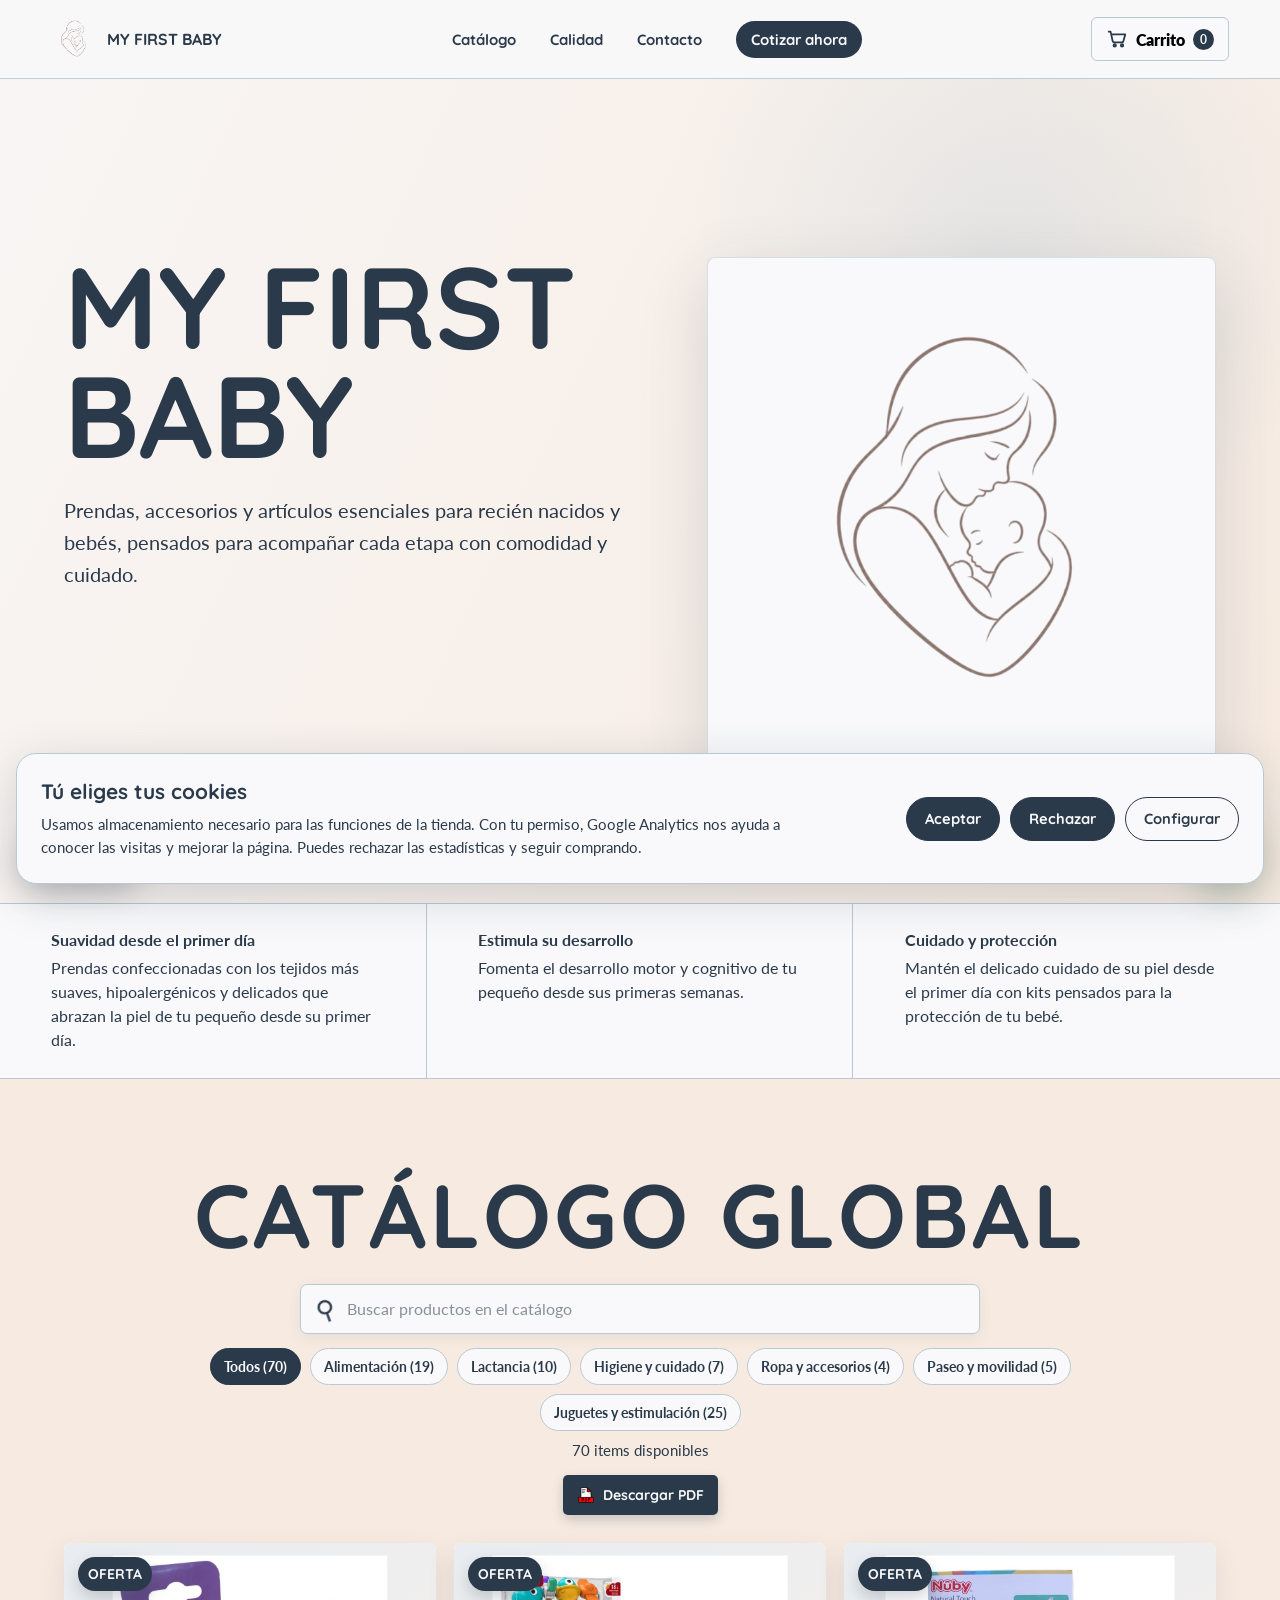
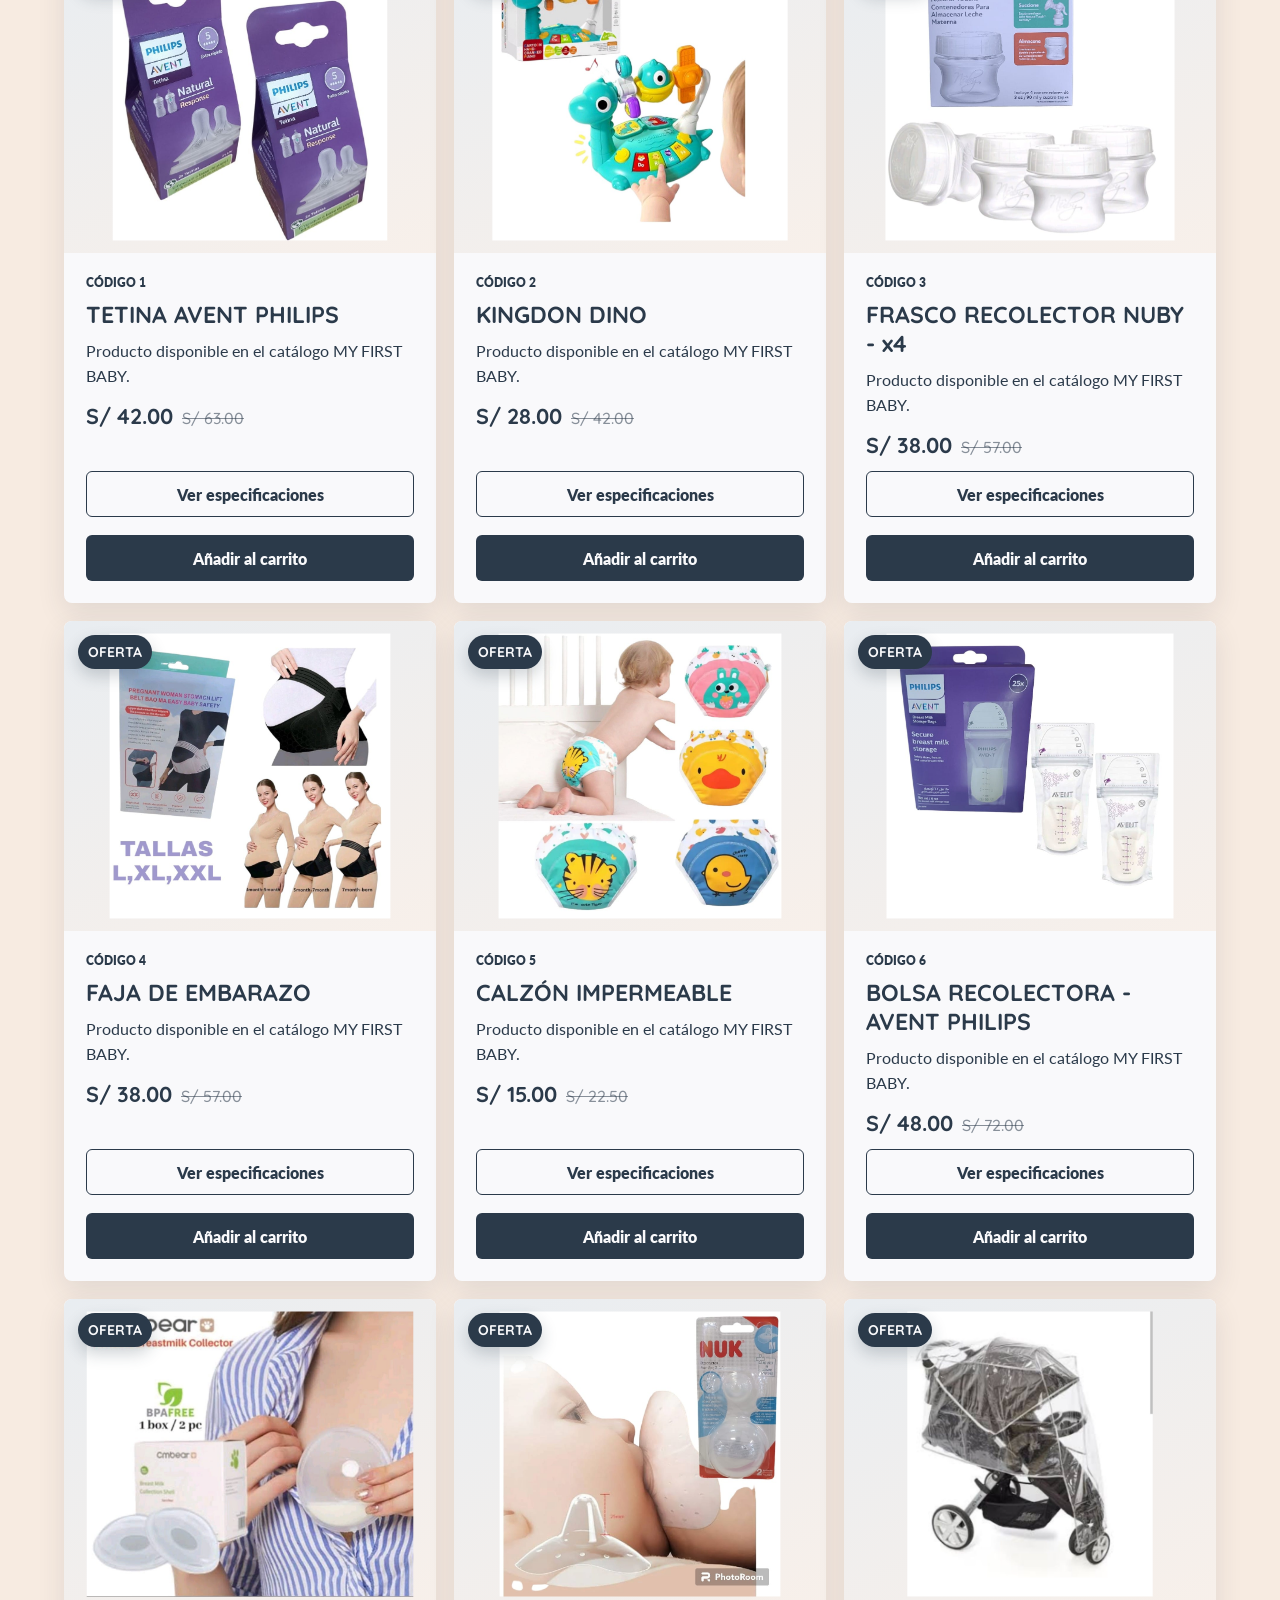
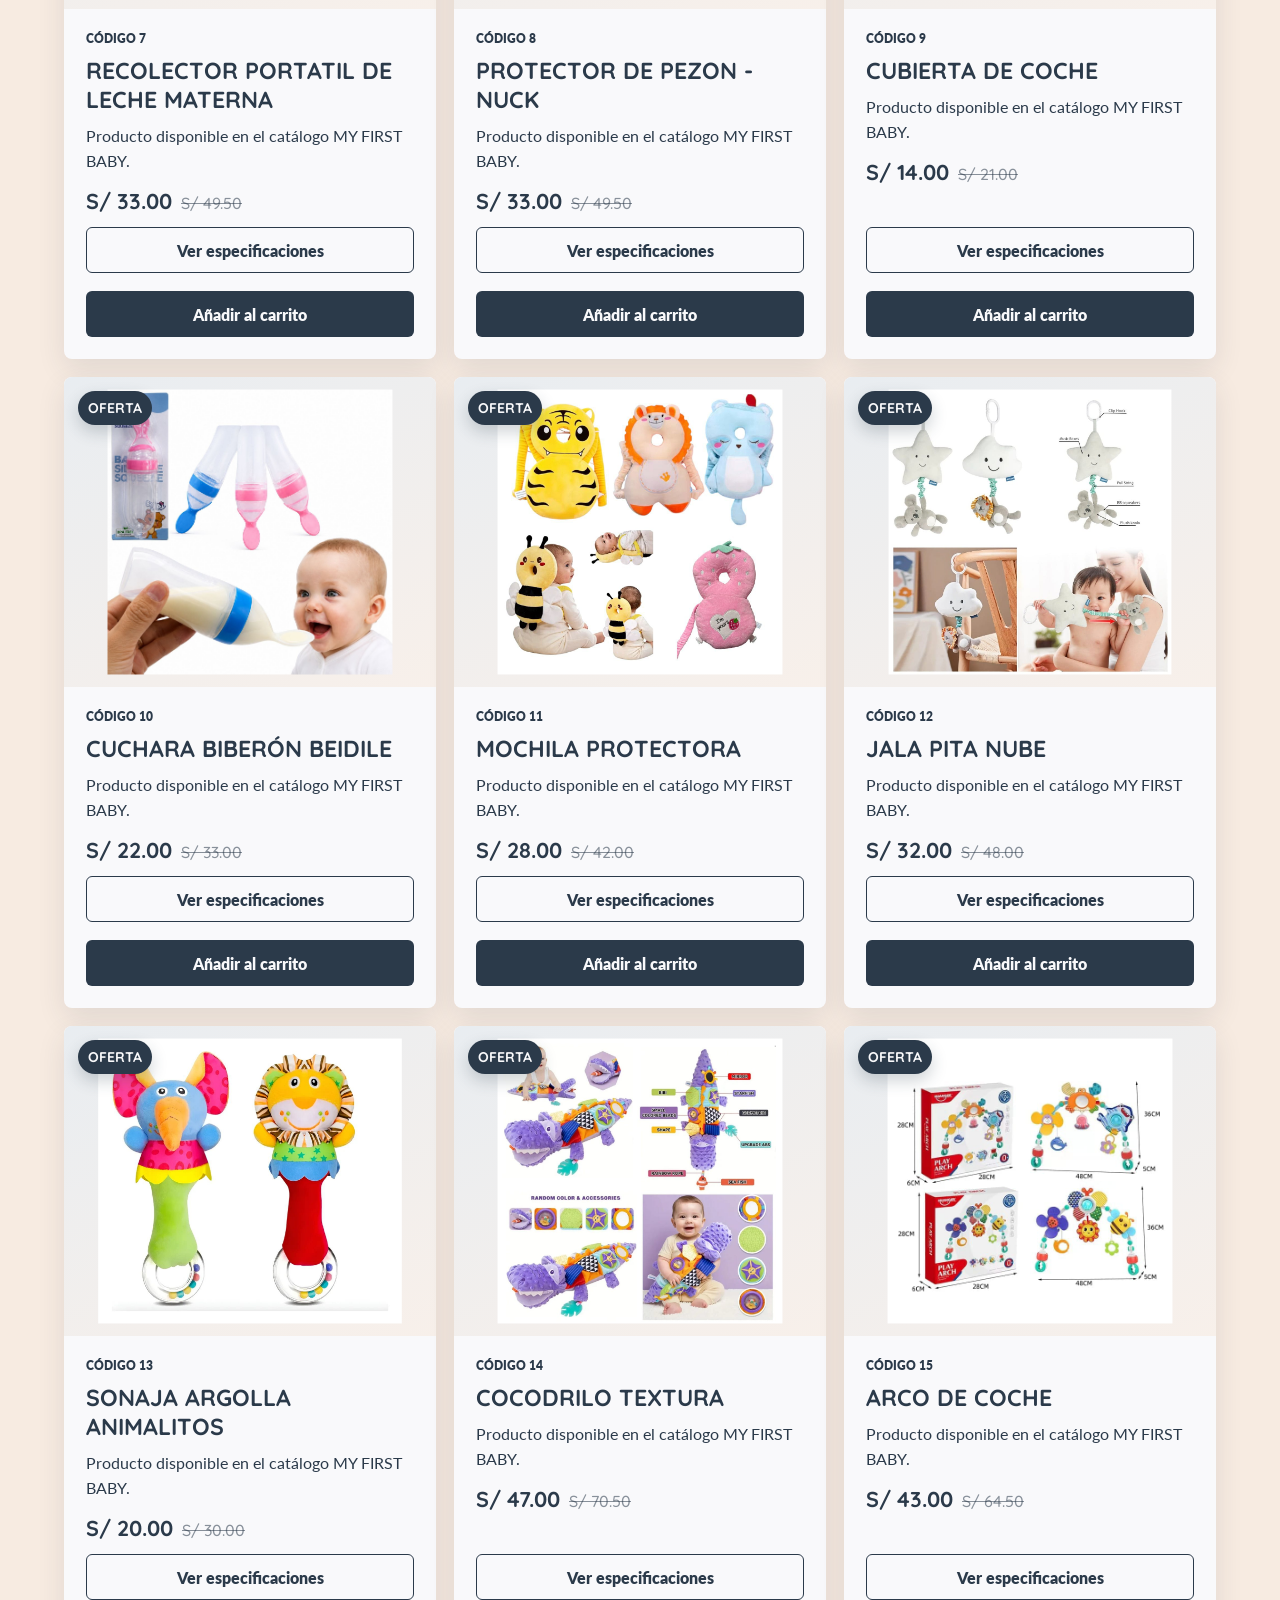
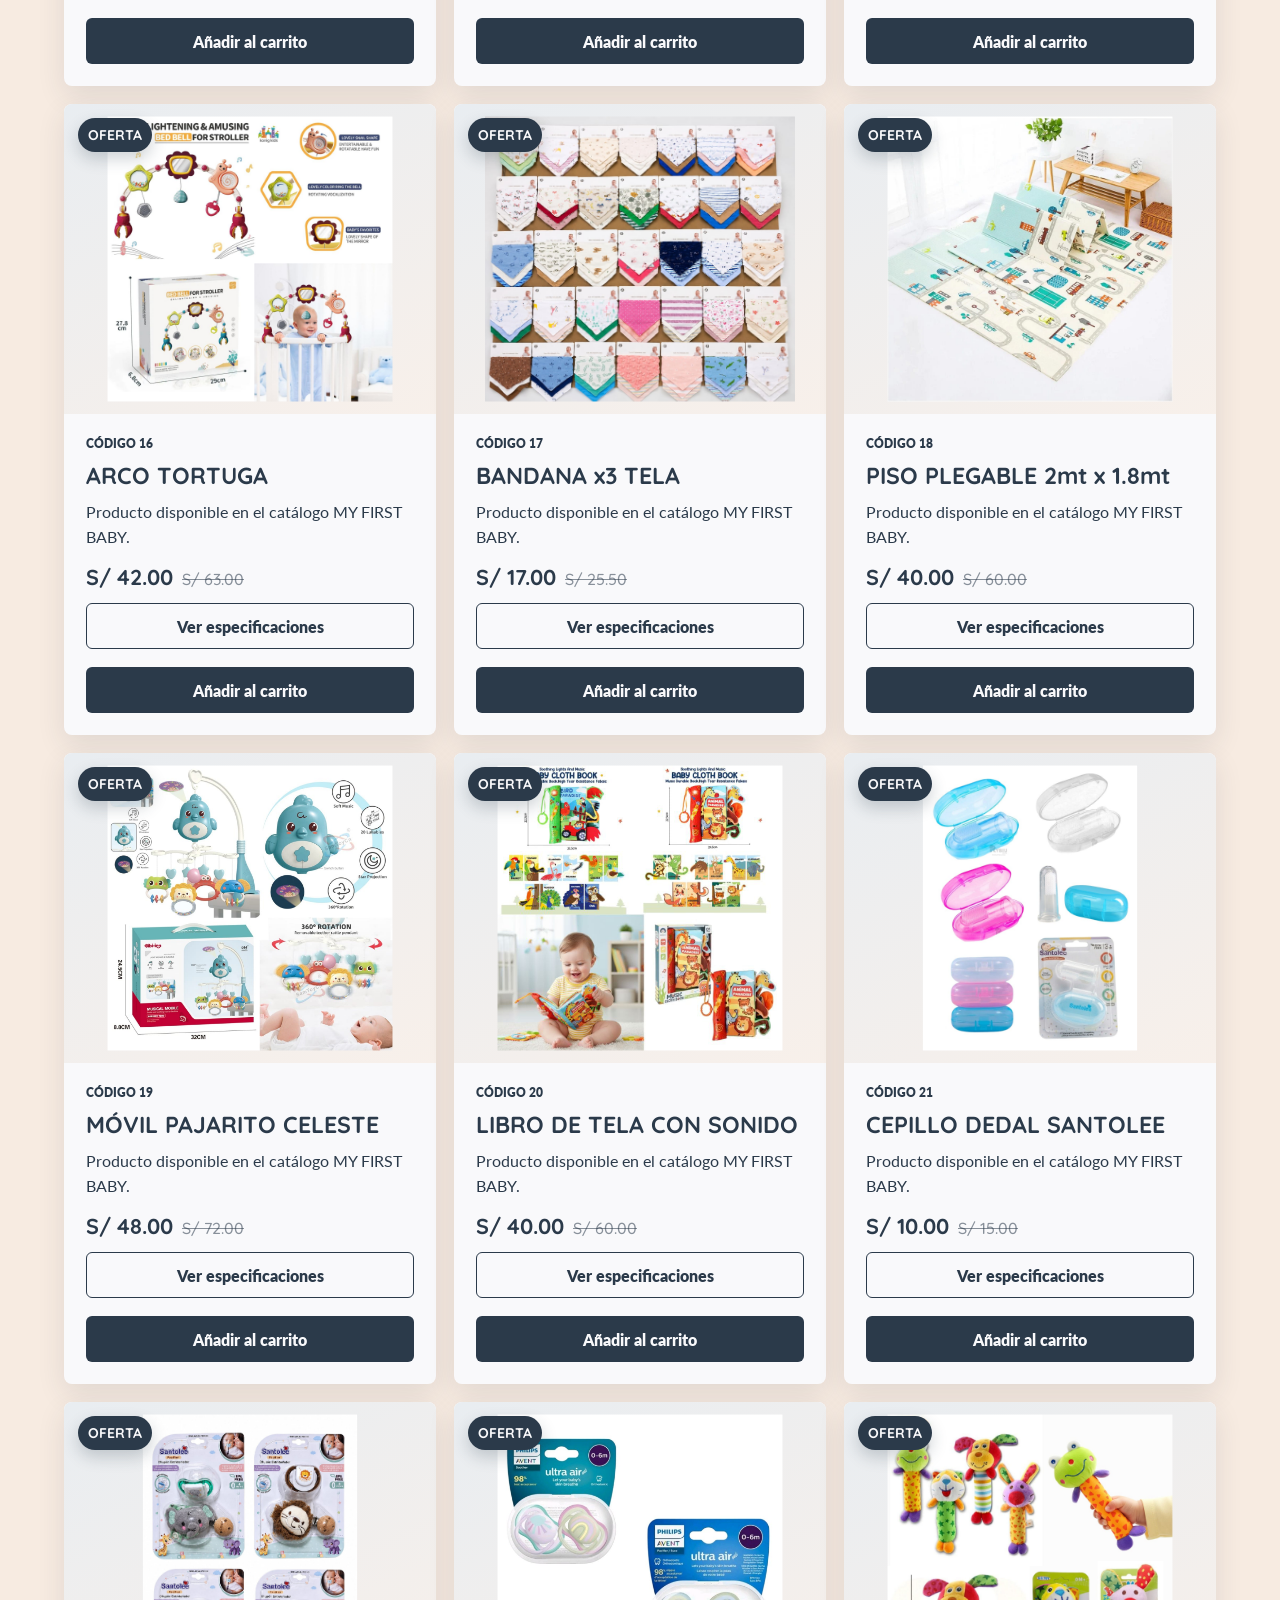
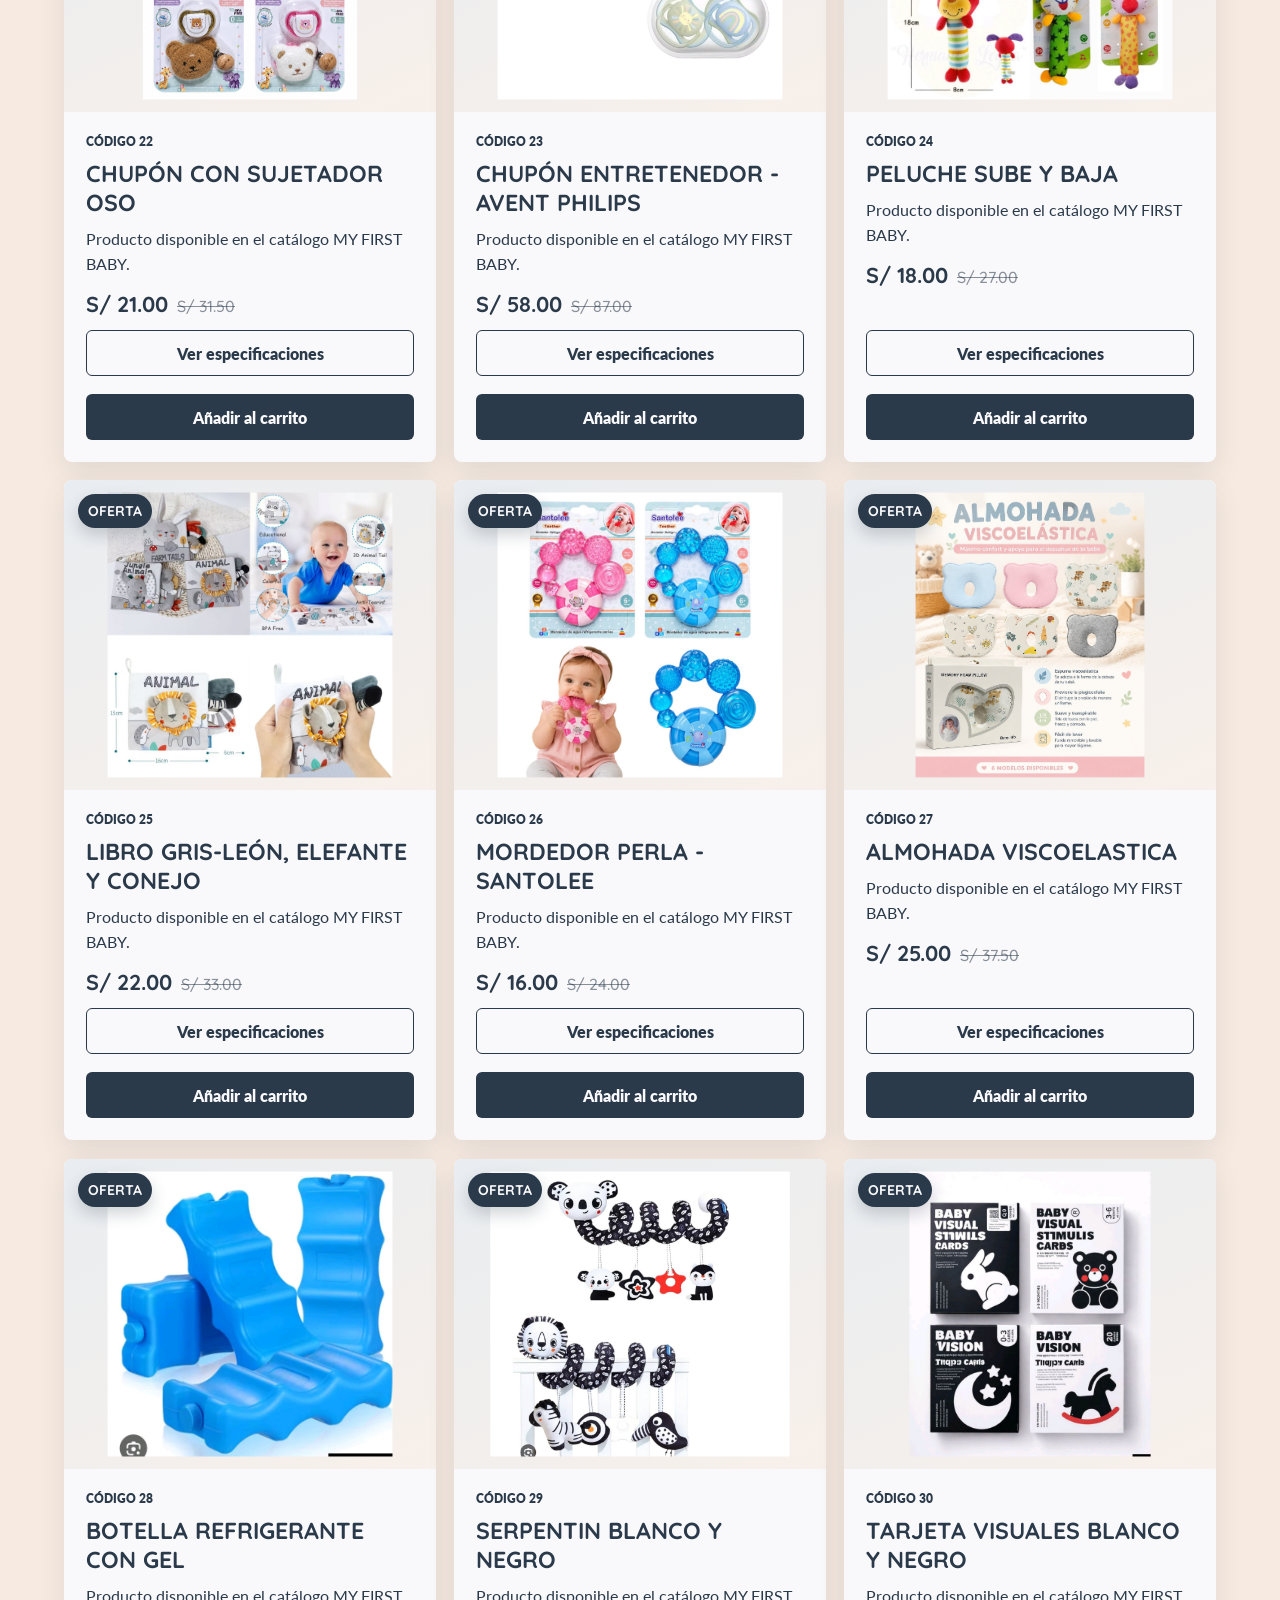
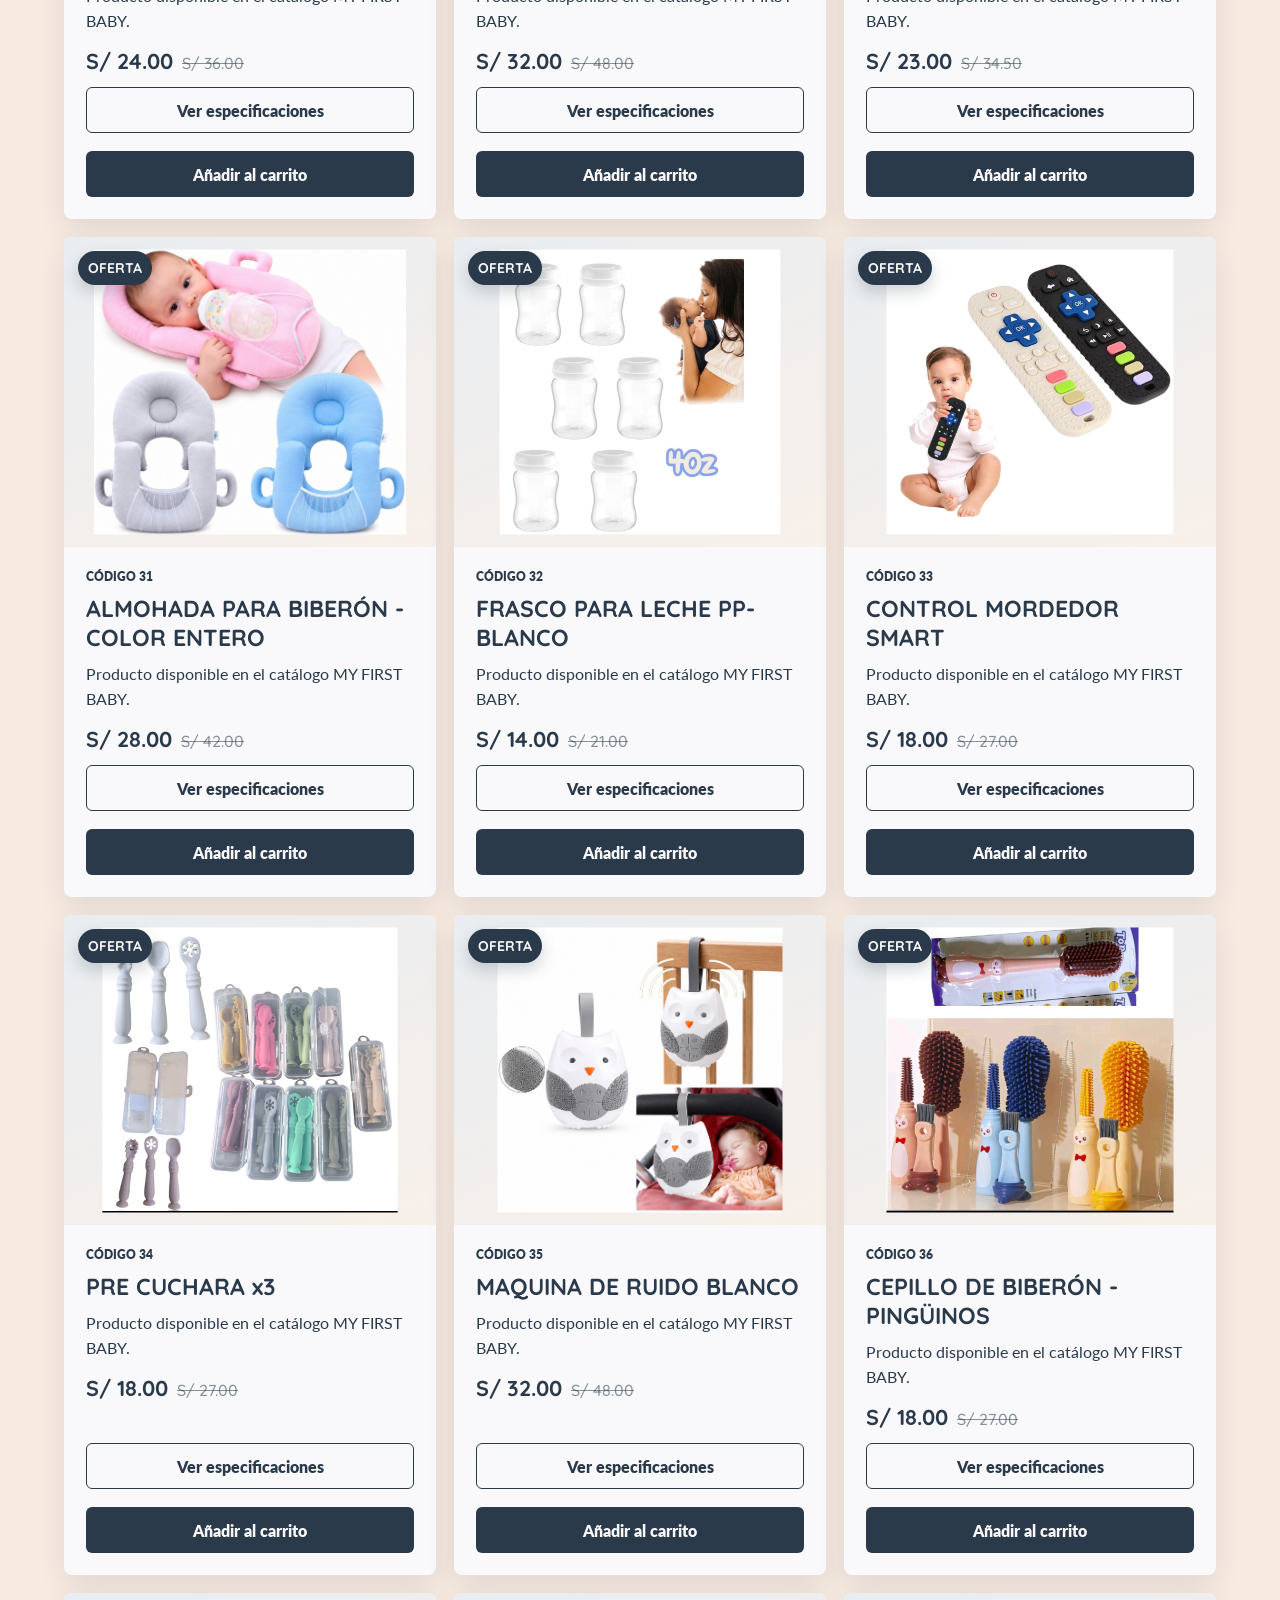
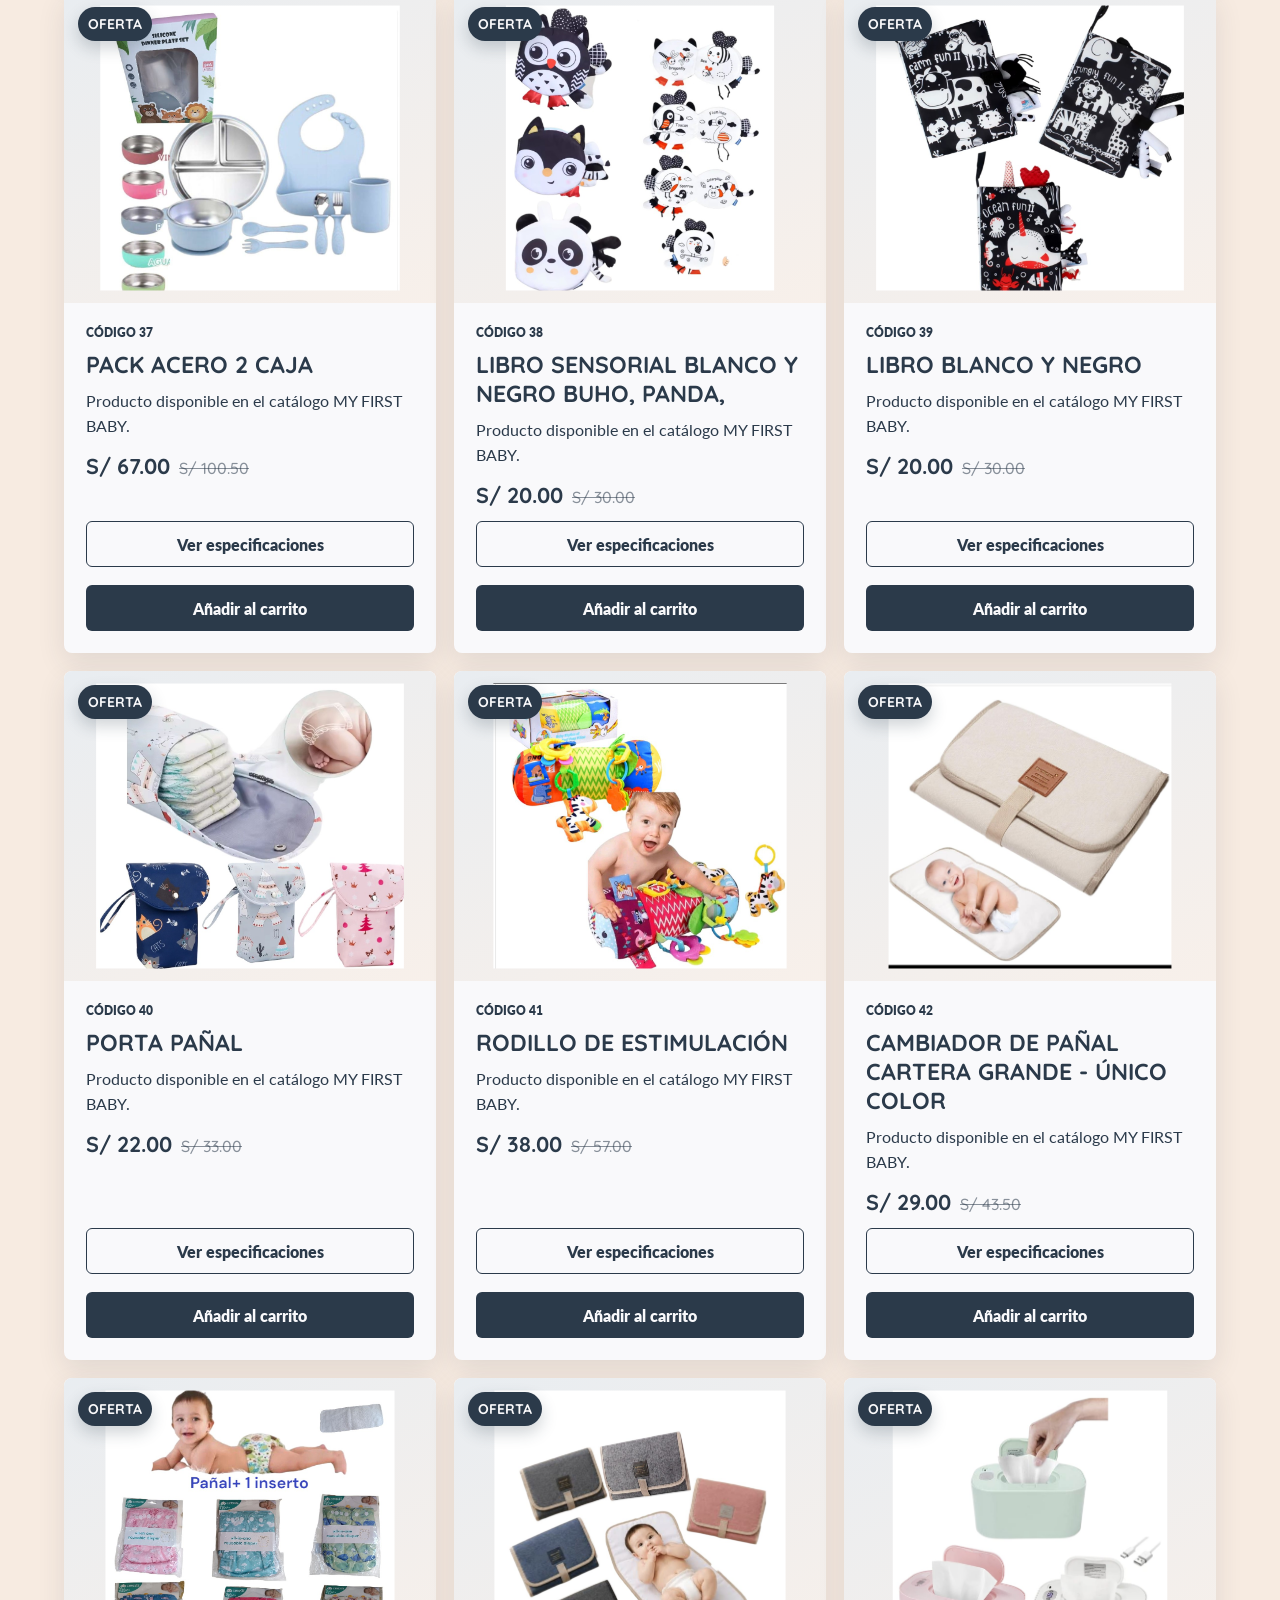
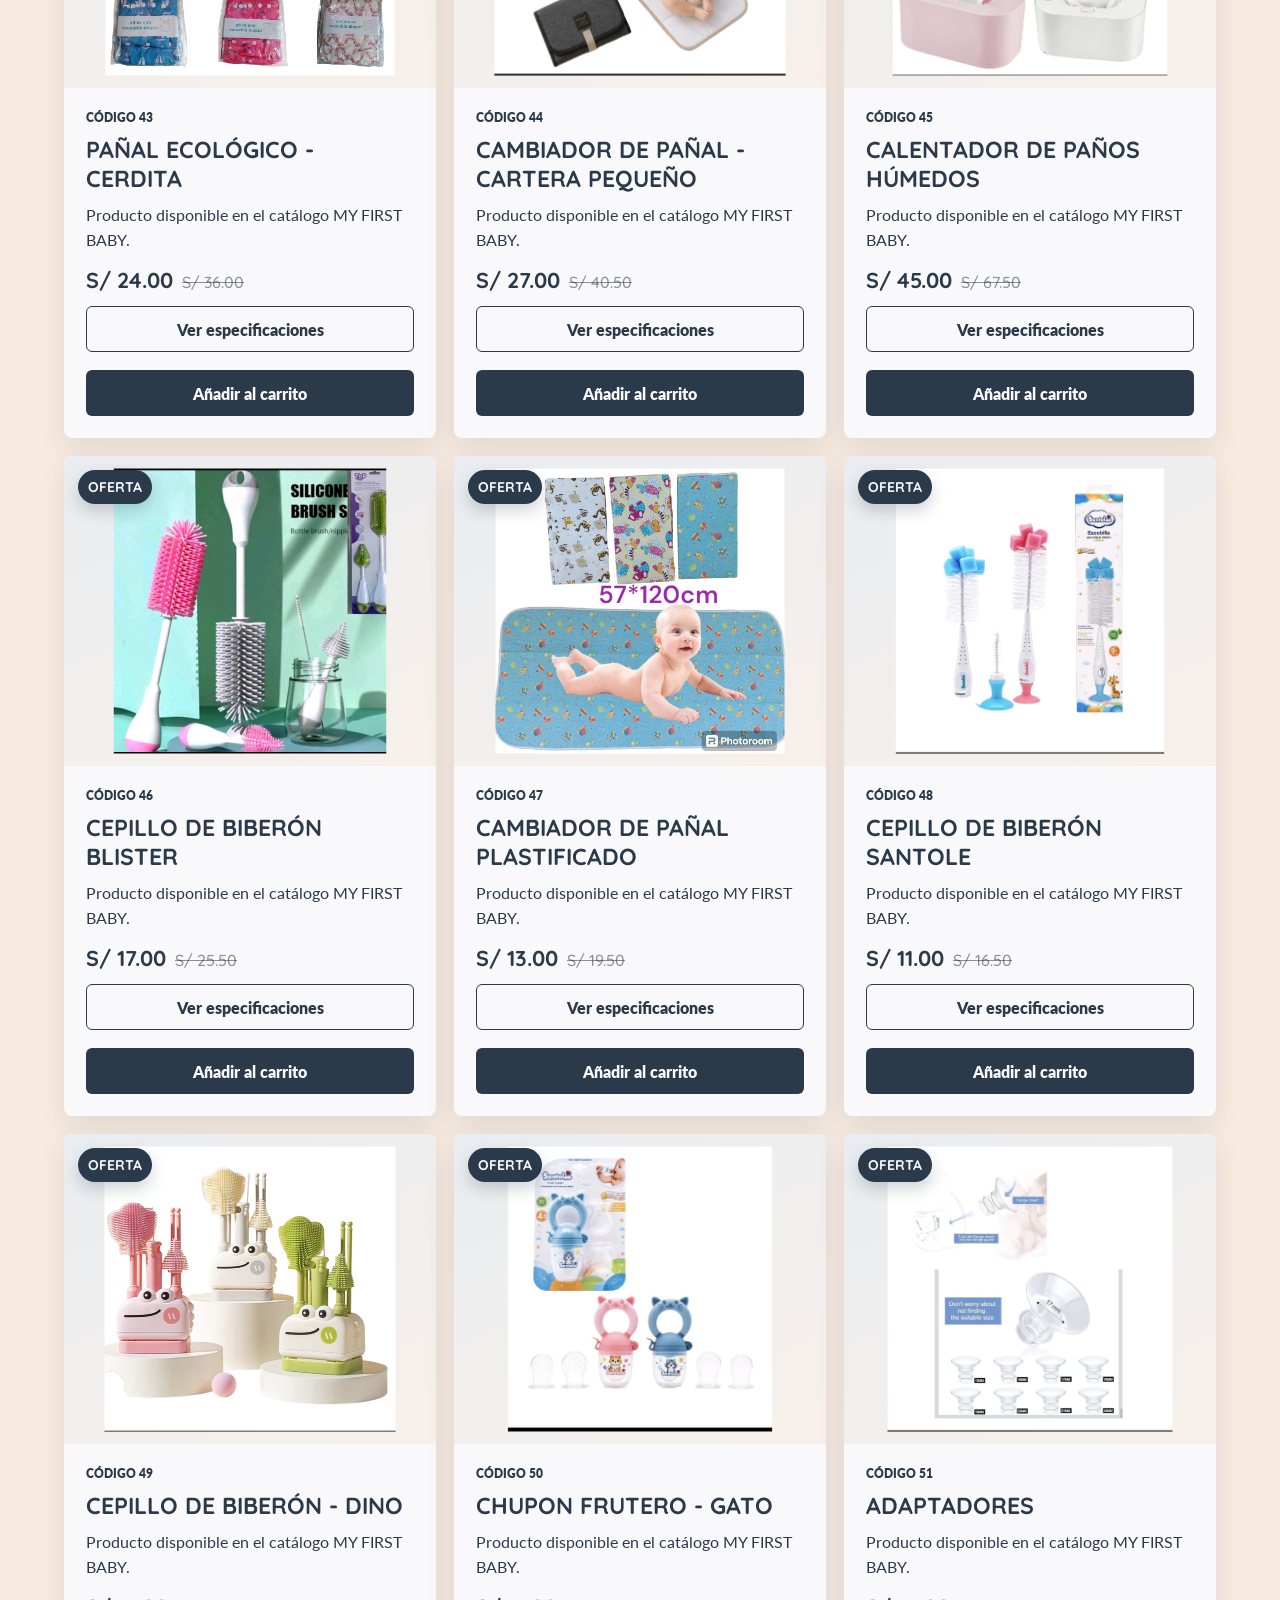
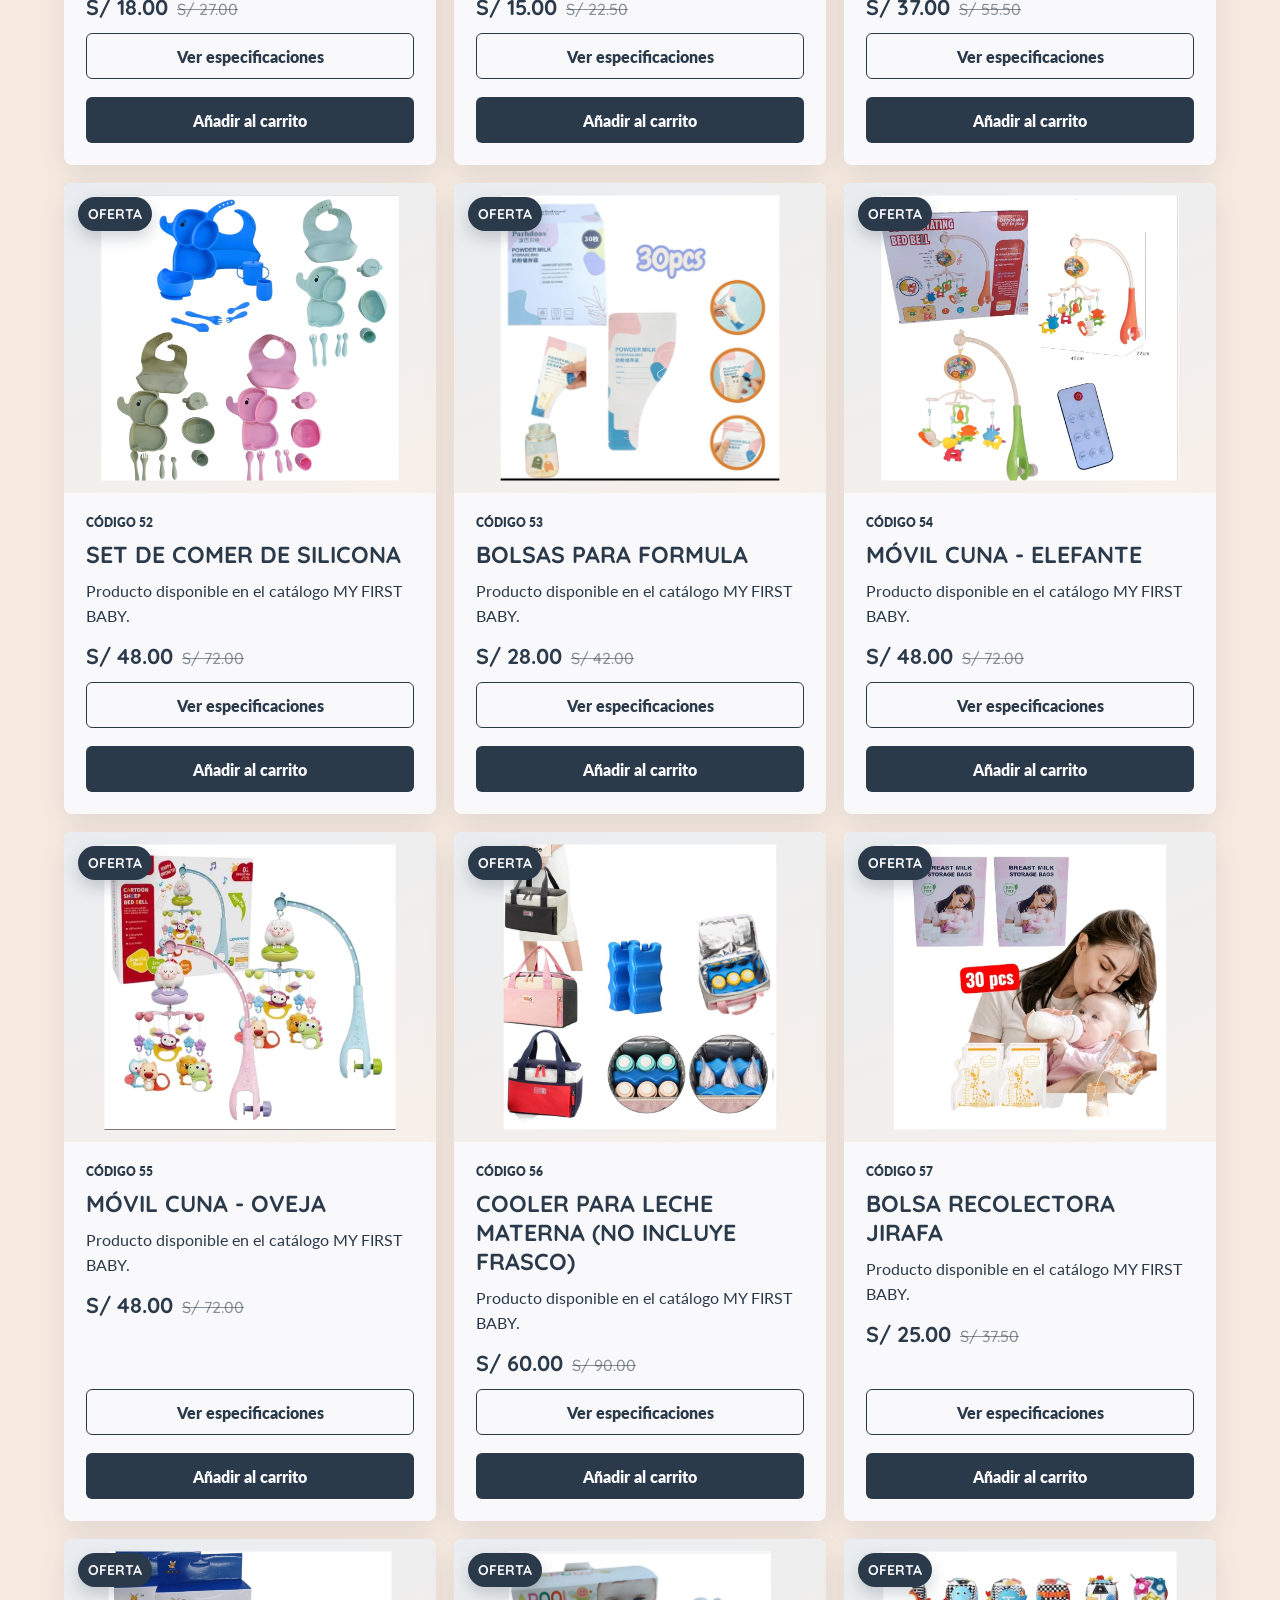
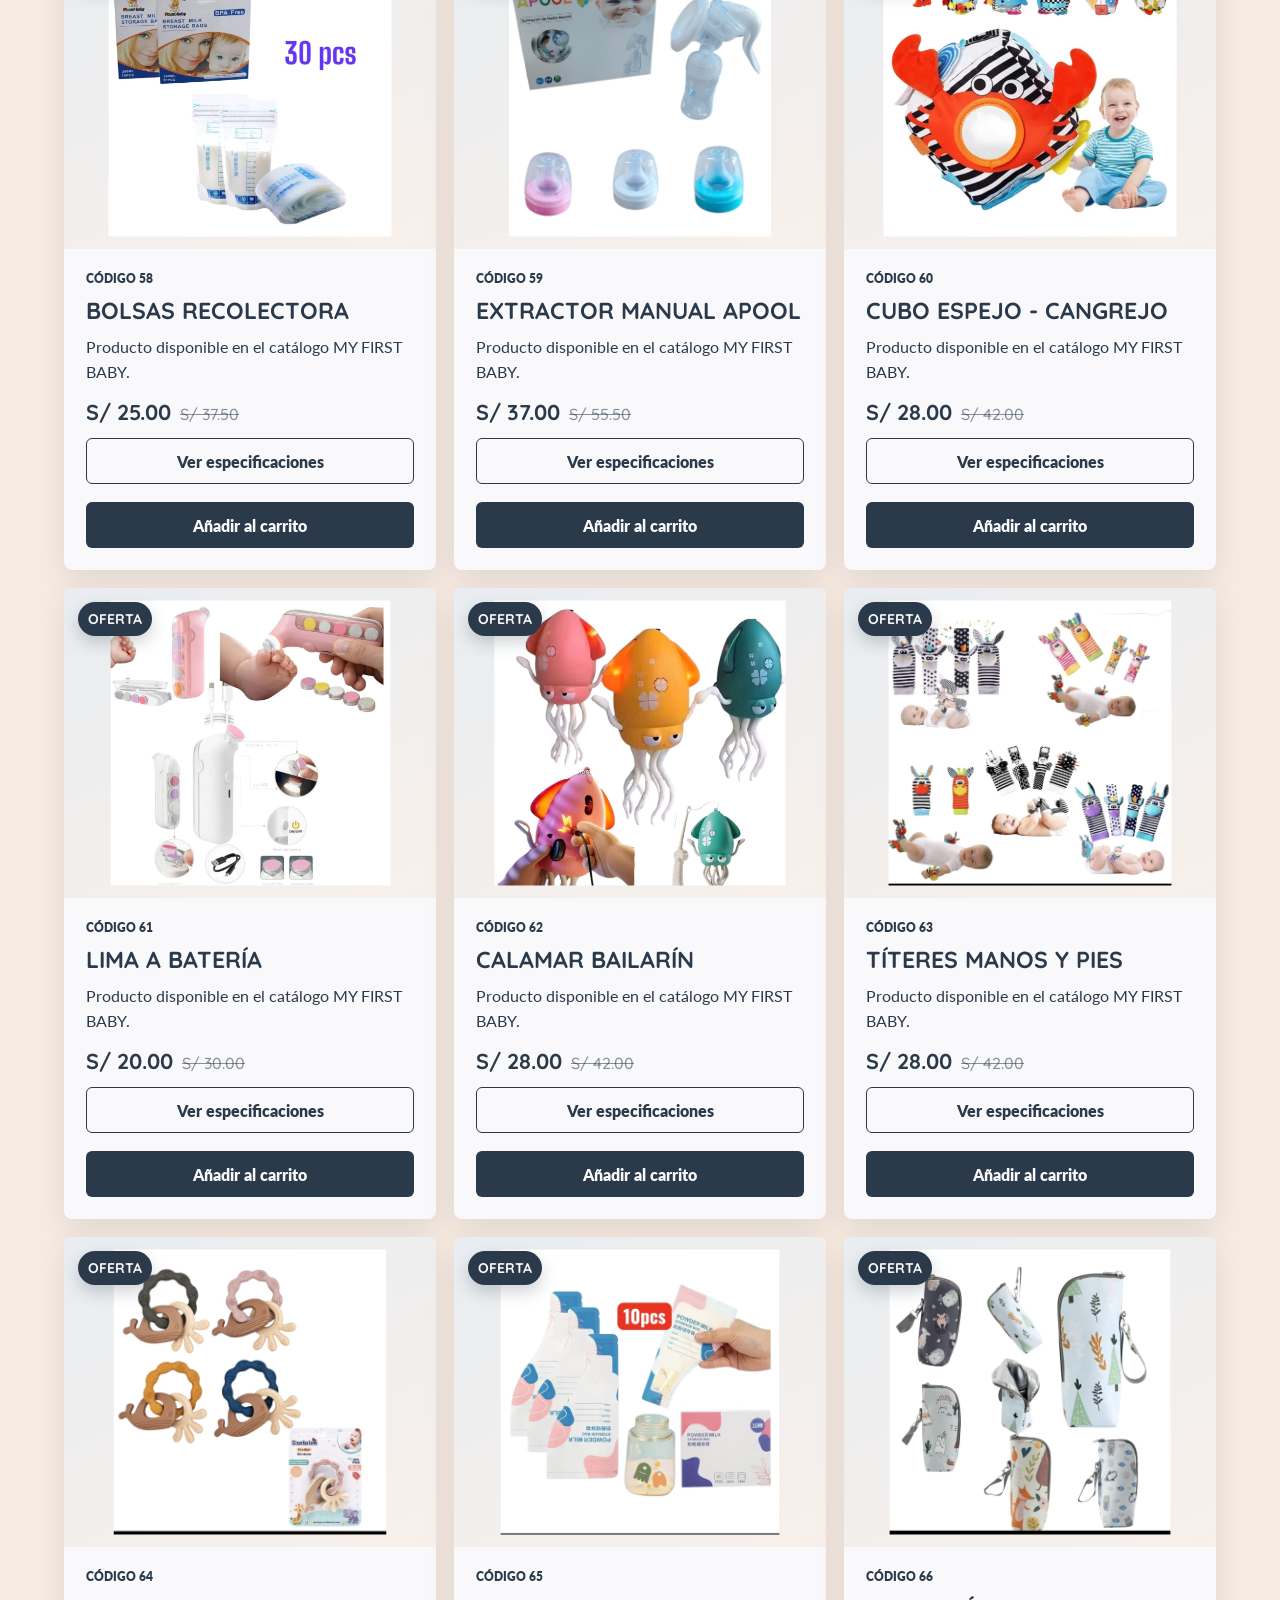
==== commit 0287a635: "Integra Google Analytics con consentimiento de cookies" ====
--- a/index.html
+++ b/index.html
@@ -14,7 +14,9 @@
       href="https://fonts.googleapis.com/css2?family=Lato:wght@400;700;900&family=Quicksand:wght@500;600;700&display=swap"
       rel="stylesheet"
     />
-    <link rel="stylesheet" href="styles.css?v=20260910-8" />
+    <link rel="stylesheet" href="styles.css?v=20261102-1" />
+    <link rel="stylesheet" href="cookie-consent.css?v=20261102-1" />
+    <script src="cookie-consent.js?v=20261102-1" defer></script>
   </head>
   <body>
     <header class="site-header">
@@ -147,13 +149,14 @@
       </section>
       <section class="footer-column footer-complaints">
         <p class="footer-title">Atenci&oacute;n al cliente</p>
-        <div class="complaints-link" aria-label="Libro de reclamaciones">
+        <button class="cookie-settings-link" type="button" data-cookie-settings hidden>Configurar cookies</button>
+        <a class="complaints-link" href="/reclamaciones/" target="_blank" rel="noopener" aria-label="Abrir el Libro de reclamaciones en otra pestaña">
           <span>Libro de<br />reclamaciones</span>
           <svg viewBox="0 0 48 48" aria-hidden="true">
             <path d="M5 11c7-2 13 0 19 5v24c-6-5-12-7-19-5V11Zm38 0c-7-2-13 0-19 5v24c6-5 12-7 19-5V11Z" />
             <path d="M24 16v24M10 17c4-.4 7.5.6 10 2.8M10 23c4-.4 7.5.6 10 2.8M38 17c-4-.4-7.5.6-10 2.8M38 23c-4-.4-7.5.6-10 2.8" />
           </svg>
-        </div>
+        </a>
       </section>
       <p class="footer-copyright"><strong>&copy; TODOS LOS DERECHOS RESERVADOS</strong> <span aria-hidden="true">-</span> &copy; 2026 My First Baby</p>
     </footer>
--- a/styles.css
+++ b/styles.css
@@ -17,6 +17,7 @@
 
 html {
   scroll-behavior: smooth;
+  overflow-x: clip;
 }
 
 body {
--- a/cookie-consent.css
+++ b/cookie-consent.css
@@ -0,0 +1,127 @@
+.cookie-banner,
+.cookie-dialog {
+  box-sizing: border-box;
+  color: #2b3a4a;
+  background: #f9f9fb;
+  font-family: "Lato", Arial, sans-serif;
+  font-size: 1rem;
+  line-height: 1.5;
+  box-shadow: 0 12px 48px rgba(43, 58, 74, .2);
+}
+
+.cookie-banner[hidden],
+.cookie-settings-link[hidden] { display: none; }
+
+.cookie-banner {
+  position: fixed;
+  inset: auto 16px max(16px, env(safe-area-inset-bottom));
+  z-index: 1000;
+  display: flex;
+  align-items: center;
+  justify-content: space-between;
+  gap: 24px;
+  max-height: 65vh;
+  overflow-y: auto;
+  padding: 24px;
+  border: 1px solid #b8c9d3;
+  border-radius: 20px;
+}
+
+.cookie-banner h2,
+.cookie-dialog h2,
+.cookie-dialog h3 {
+  margin: 0 0 8px;
+  color: #2b3a4a;
+  font-family: "Quicksand", Arial, sans-serif;
+  line-height: 1.3;
+}
+
+.cookie-banner h2, .cookie-dialog h2 { font-size: 1.3rem; }
+.cookie-dialog h3 { font-size: 1rem; }
+.cookie-banner p, .cookie-dialog p { margin: 0; }
+.cookie-banner-copy { max-width: 740px; }
+.cookie-banner-copy p { font-size: .95rem; }
+.cookie-actions { display: flex; flex-wrap: wrap; gap: 10px; }
+.cookie-banner .cookie-actions { flex-shrink: 0; }
+
+.cookie-button {
+  min-height: 44px;
+  padding: 10px 18px;
+  border: 1px solid #2b3a4a;
+  border-radius: 999px;
+  background: #2b3a4a;
+  color: #f9f9fb;
+  font: 700 .92rem "Quicksand", Arial, sans-serif;
+  cursor: pointer;
+}
+
+.cookie-button:hover { background: #40556b; }
+.cookie-button-outline { background: transparent; color: #2b3a4a; }
+.cookie-button-outline:hover { background: #f7ebe1; }
+.cookie-button:focus-visible,
+.cookie-settings-link:focus-visible,
+.cookie-close:focus-visible,
+.cookie-dialog input:focus-visible,
+.cookie-dialog a:focus-visible { outline: 3px solid #2b3a4a; outline-offset: 4px; }
+
+.cookie-settings-link {
+  display: block;
+  min-height: 44px;
+  margin: 0 0 12px;
+  padding: 8px 0;
+  border: 0;
+  background: transparent;
+  color: #2b3a4a;
+  font: inherit;
+  text-decoration: underline;
+  text-underline-offset: 3px;
+  cursor: pointer;
+}
+.claims-footer .cookie-settings-link { margin-inline: auto; }
+
+.cookie-dialog {
+  width: min(580px, calc(100vw - 32px));
+  max-height: calc(100dvh - 32px);
+  padding: 28px;
+  border: 1px solid #b8c9d3;
+  border-radius: 20px;
+  overflow: auto;
+}
+.cookie-dialog::backdrop { background: rgba(43, 58, 74, .5); }
+.cookie-dialog-heading { display: flex; align-items: start; justify-content: space-between; gap: 12px; }
+.cookie-close {
+  flex-shrink: 0;
+  width: 44px;
+  height: 44px;
+  margin: -10px -10px 0 0;
+  padding: 0;
+  border: 0;
+  border-radius: 50%;
+  background: #f7ebe1;
+  color: #2b3a4a;
+  font-size: 1.8rem;
+  cursor: pointer;
+}
+.cookie-category { display: flex; align-items: center; gap: 20px; padding: 20px 0; border-bottom: 1px solid #b8c9d3; }
+.cookie-category > div { flex: 1; }
+.cookie-category p, .cookie-dialog .cookie-details { font-size: .9rem; }
+.cookie-required { max-width: 80px; font-size: .8rem; font-weight: 700; text-align: center; }
+.cookie-category input { flex-shrink: 0; width: 28px; height: 28px; accent-color: #2b3a4a; cursor: pointer; }
+.cookie-dialog .cookie-details { margin: 18px 0; }
+.cookie-dialog a { color: #2b3a4a; text-decoration: underline; }
+.cookie-dialog code { overflow-wrap: anywhere; }
+.cookie-status { position: absolute; width: 1px; height: 1px; padding: 0; margin: -1px; overflow: hidden; clip-path: inset(50%); white-space: nowrap; }
+
+@media (max-width: 1100px) {
+  .cookie-banner { align-items: stretch; flex-direction: column; gap: 16px; }
+}
+@media (max-width: 600px) {
+  .cookie-banner { inset-inline: 10px; padding: 18px; }
+  .cookie-banner .cookie-actions { display: grid; grid-template-columns: 1fr 1fr; }
+  .cookie-banner [data-cookie-configure] { grid-column: 1 / -1; }
+  .cookie-dialog { padding: 22px; }
+  .cookie-dialog .cookie-actions { flex-direction: column; }
+}
+@media print {
+  .cookie-banner, .cookie-dialog, .cookie-settings-link, .cookie-status { display: none !important; }
+}
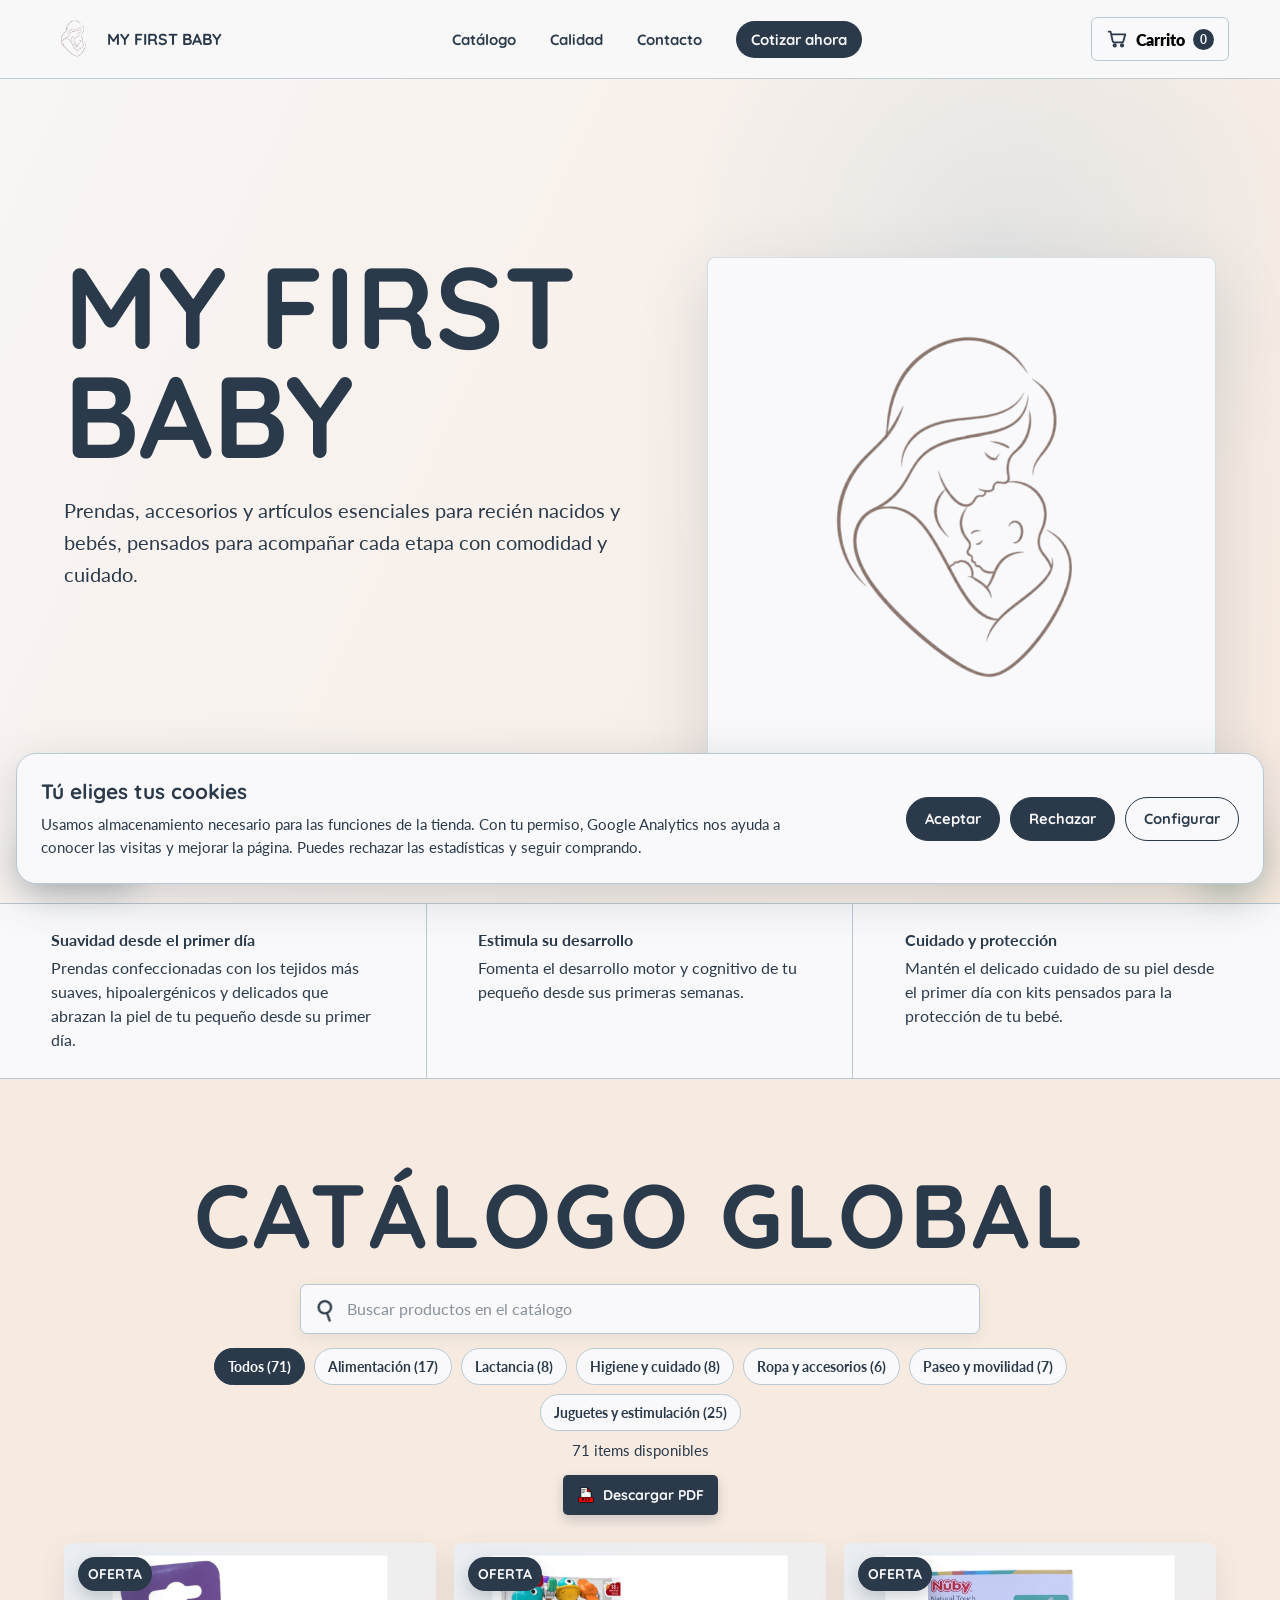
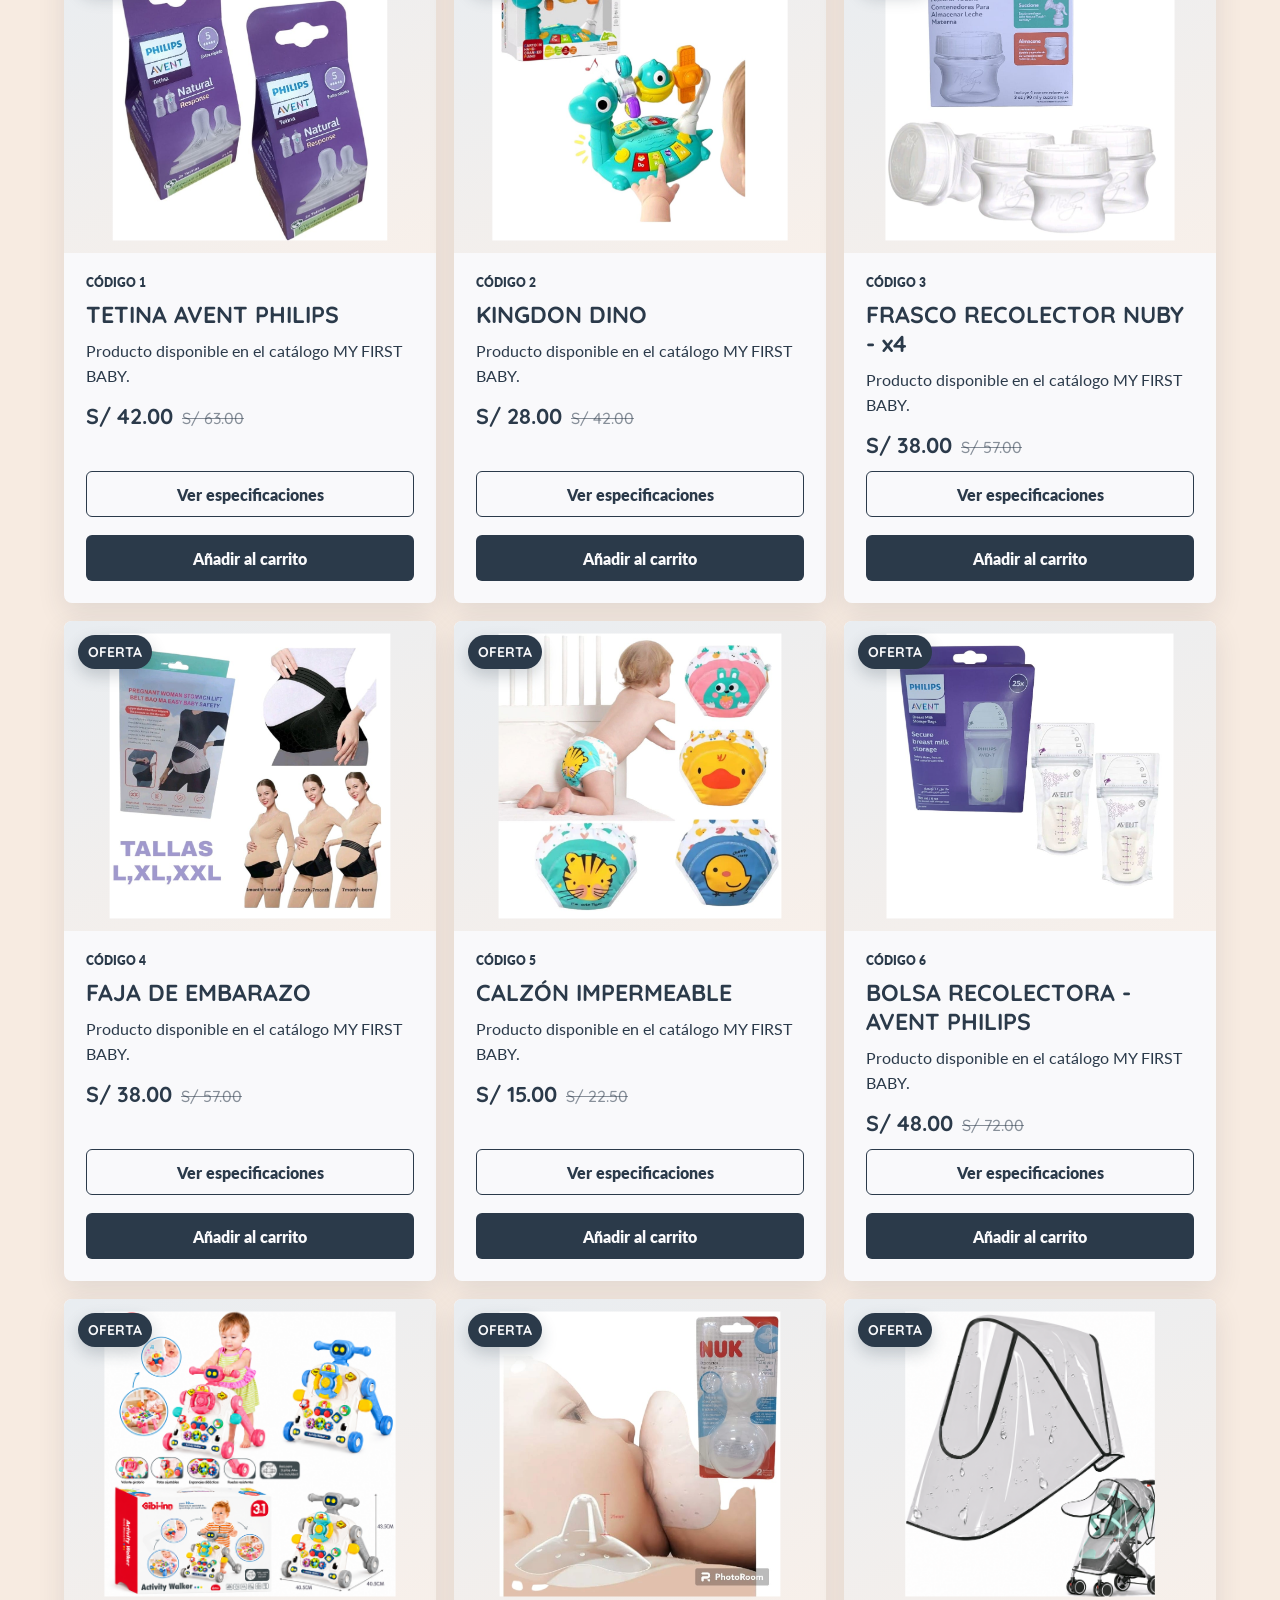
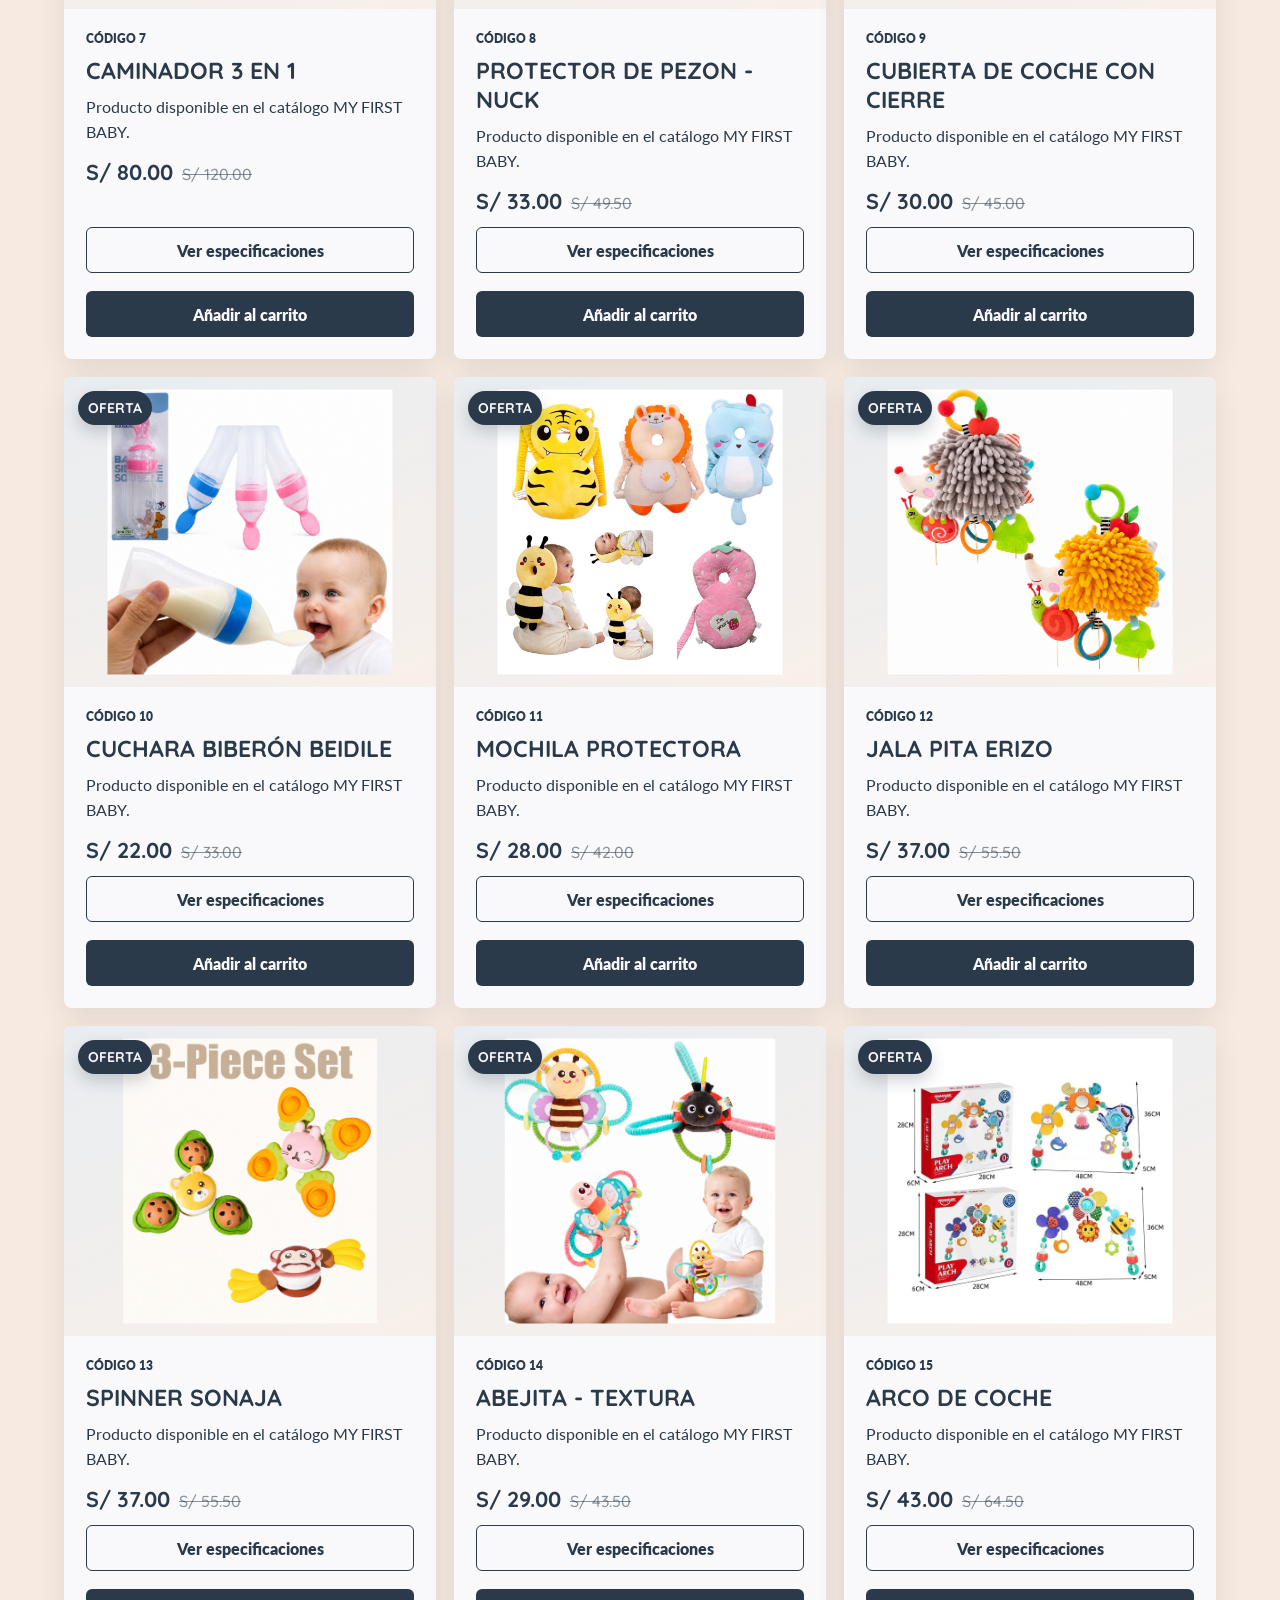
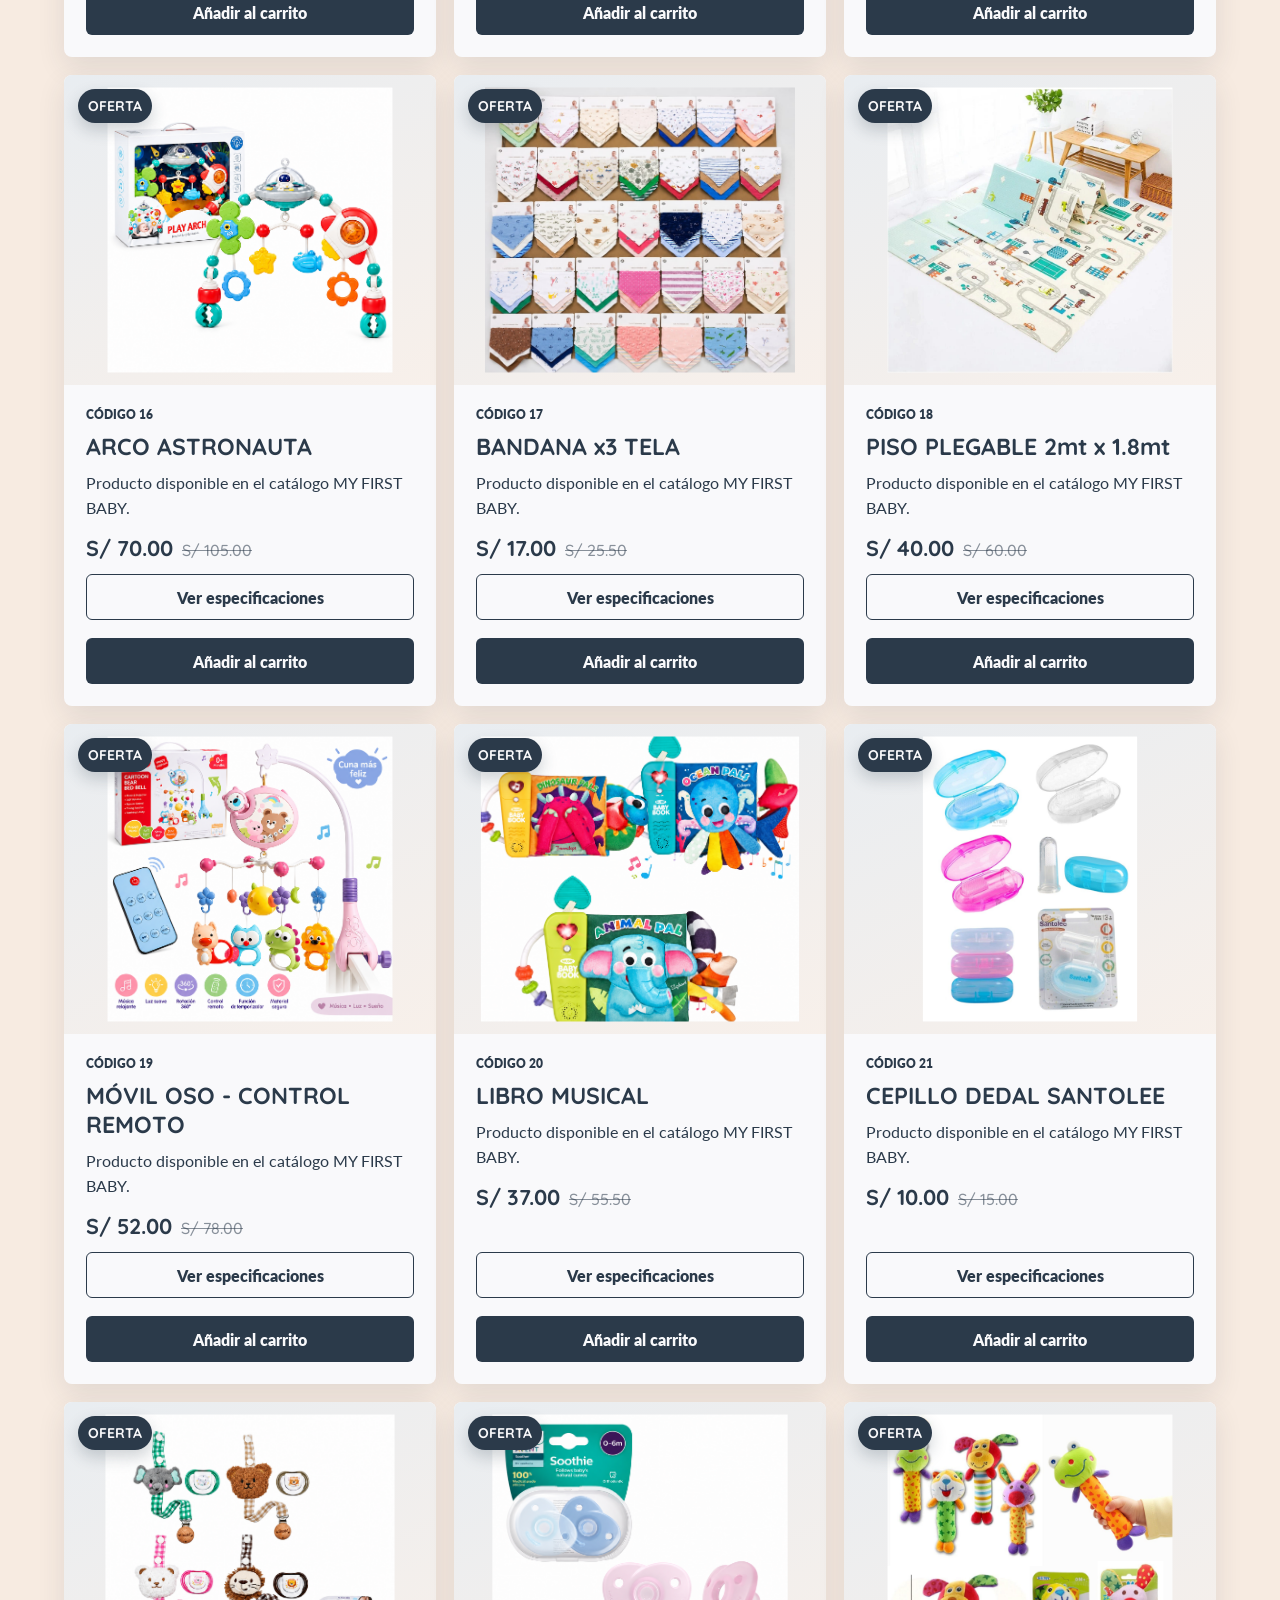
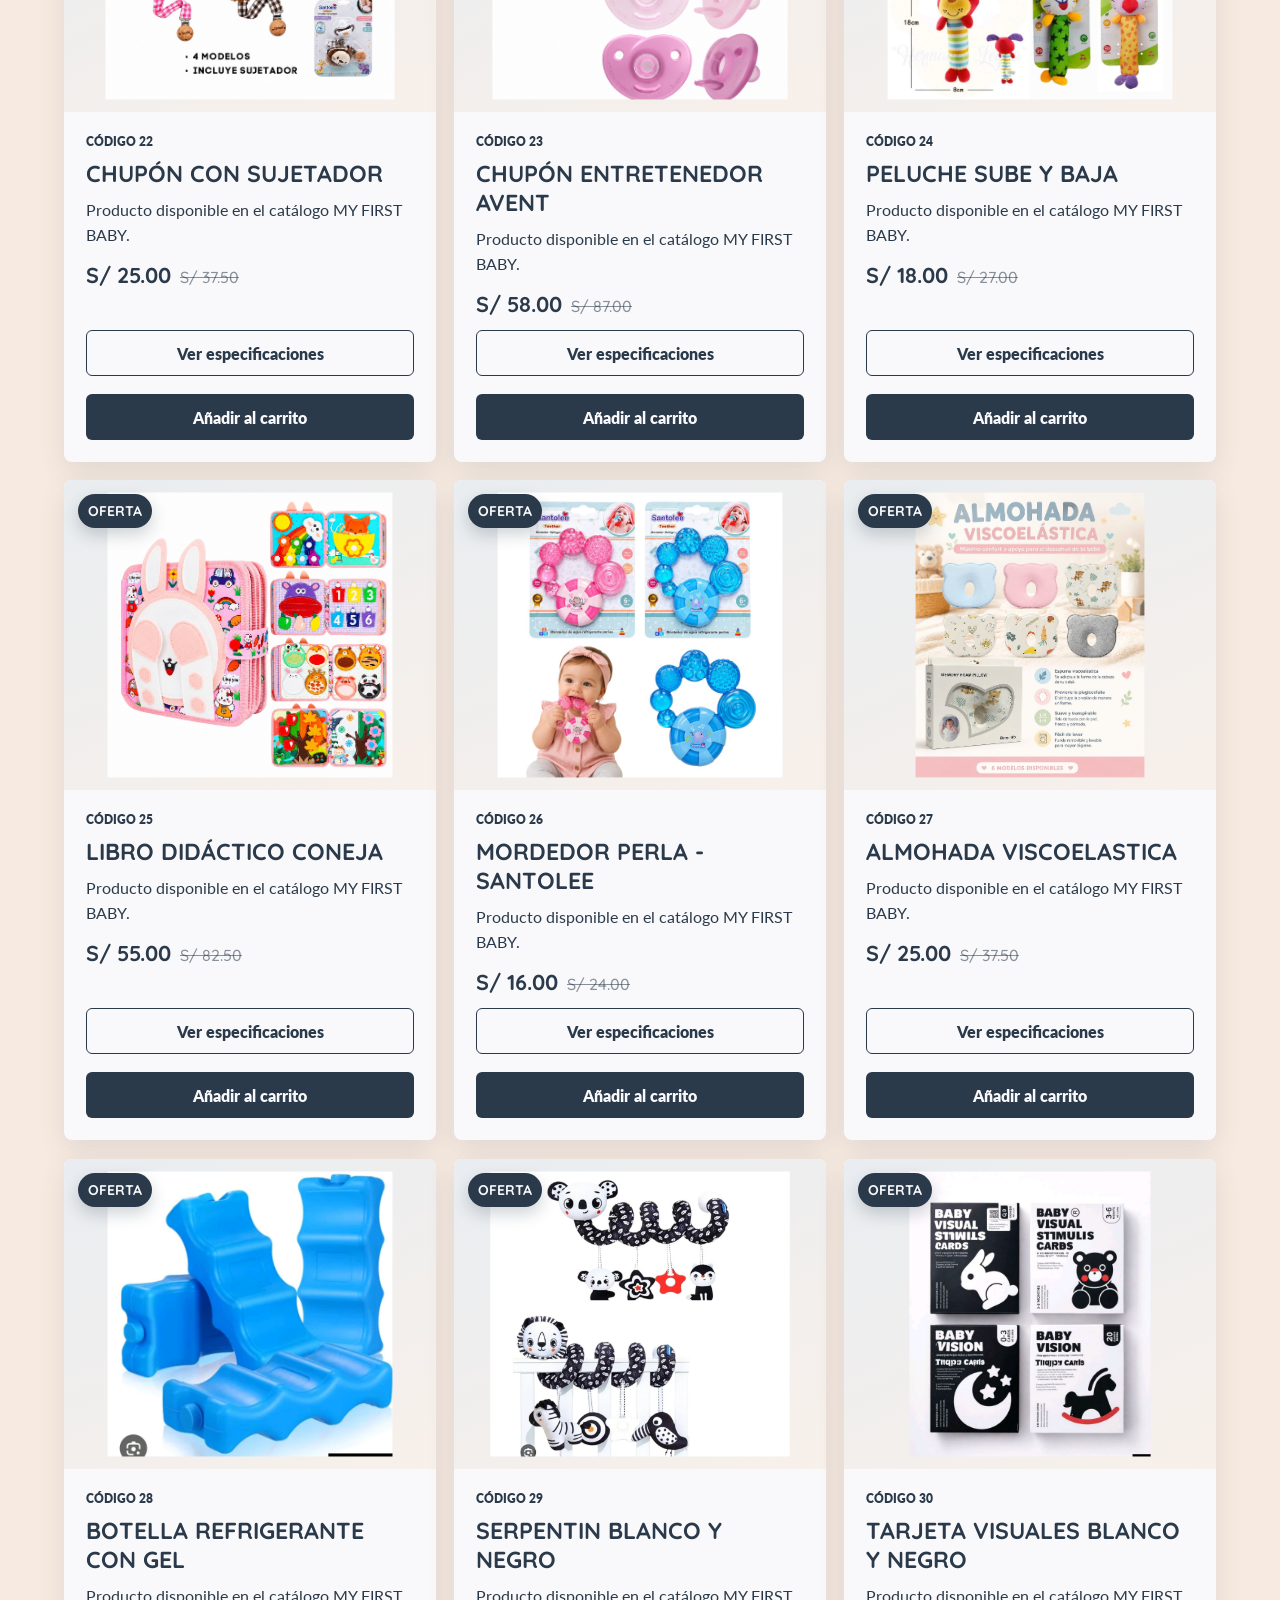
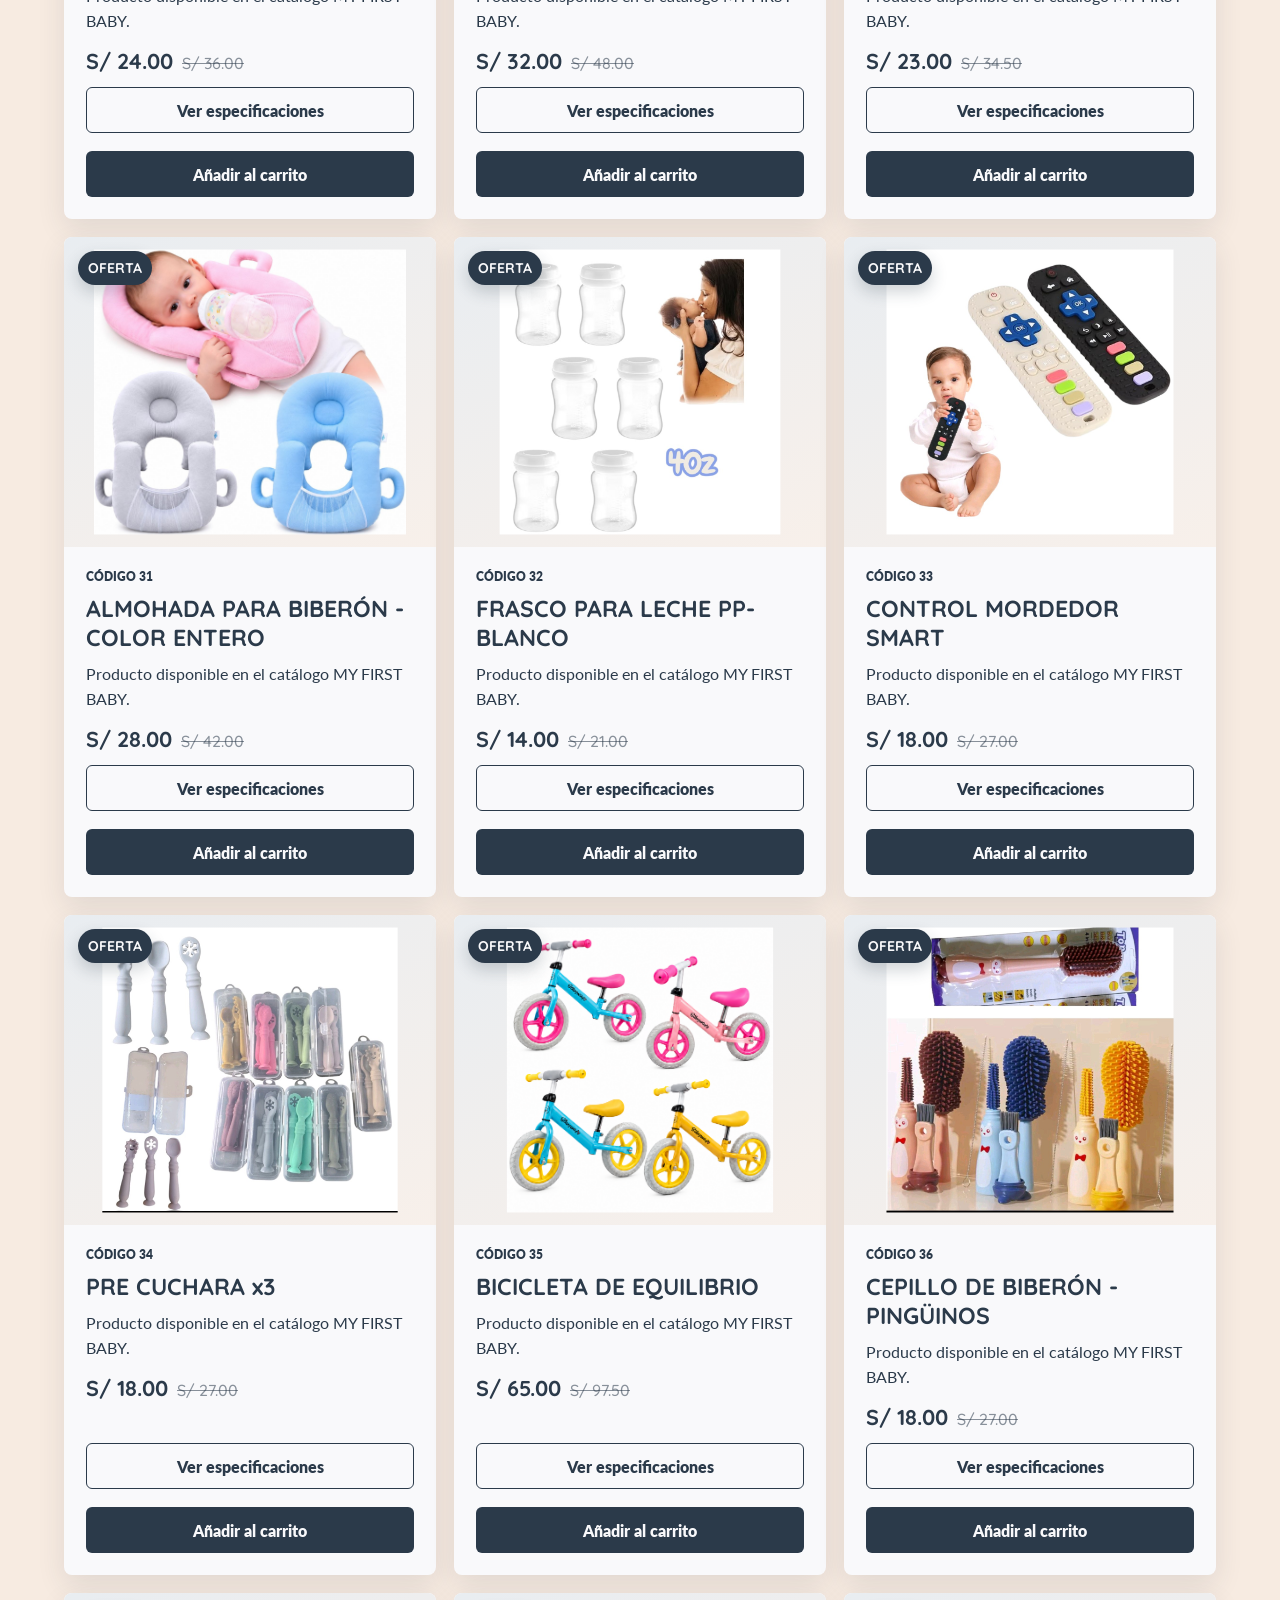
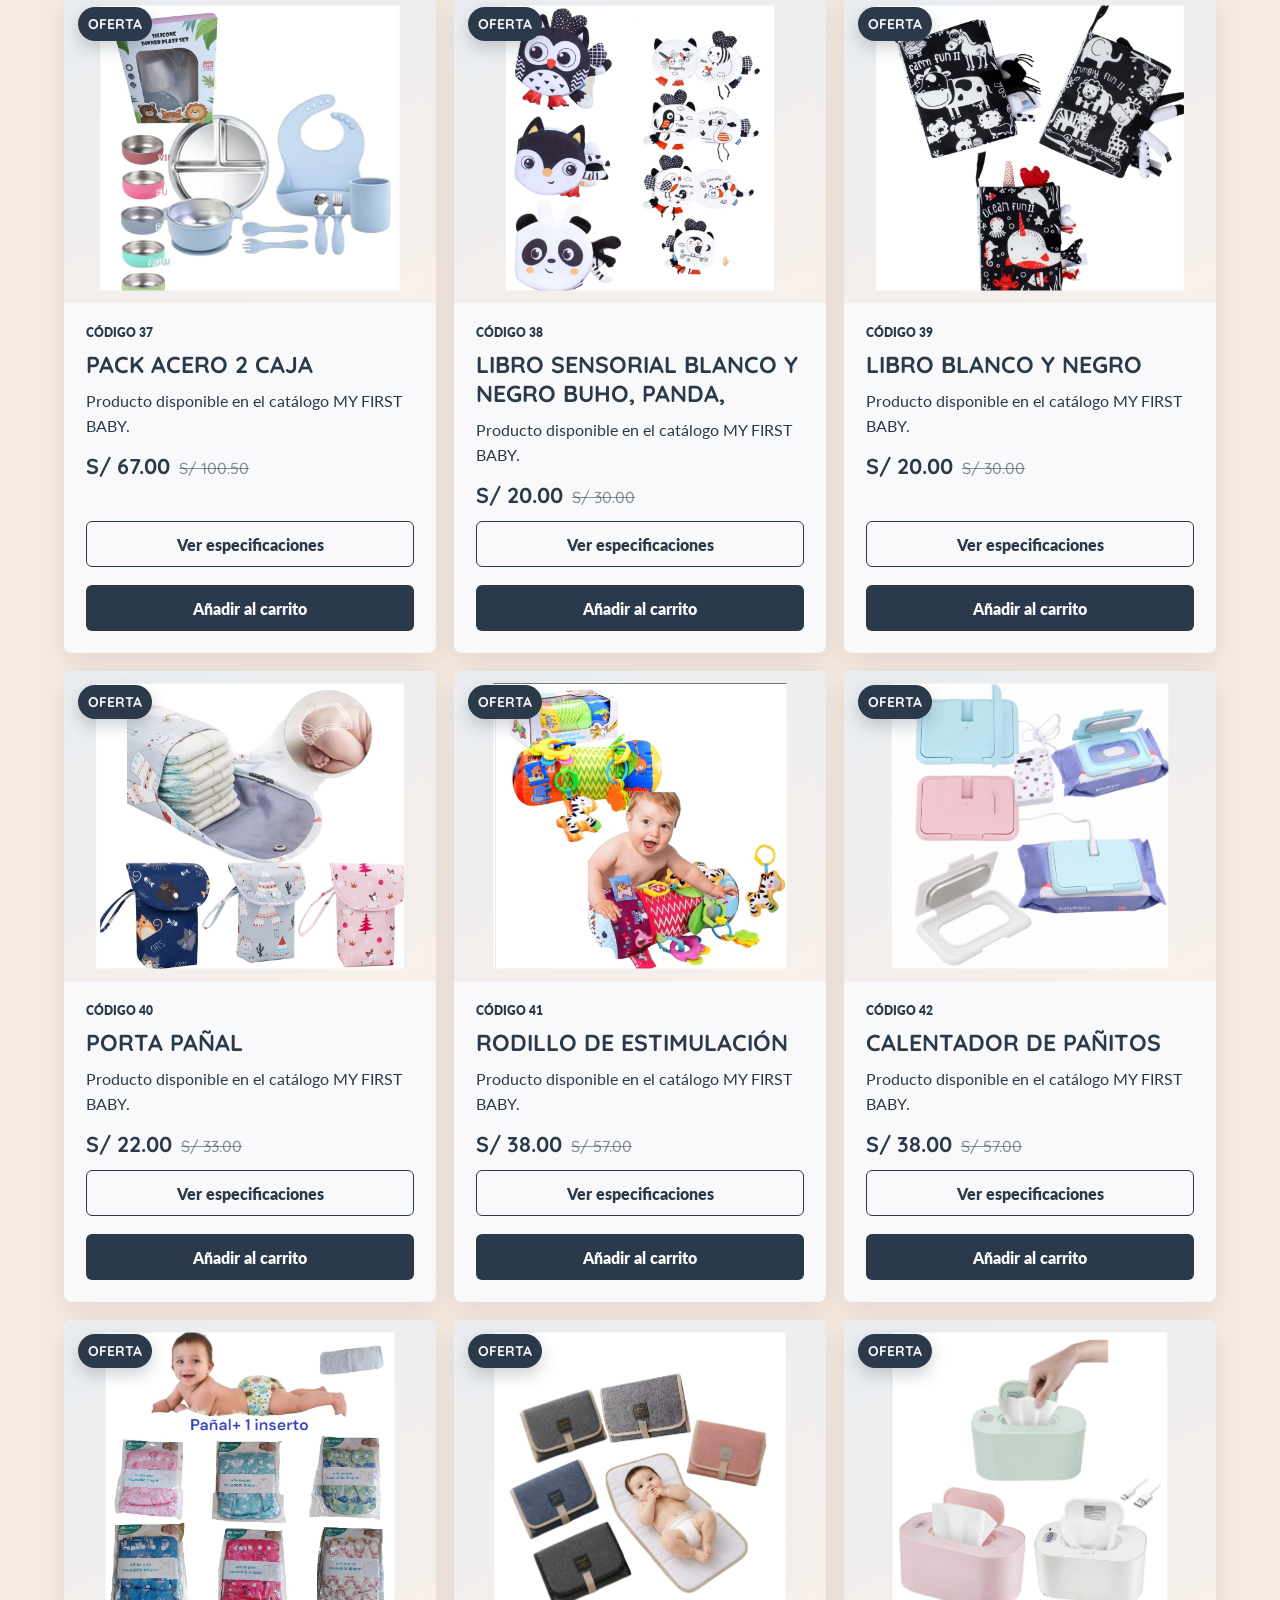
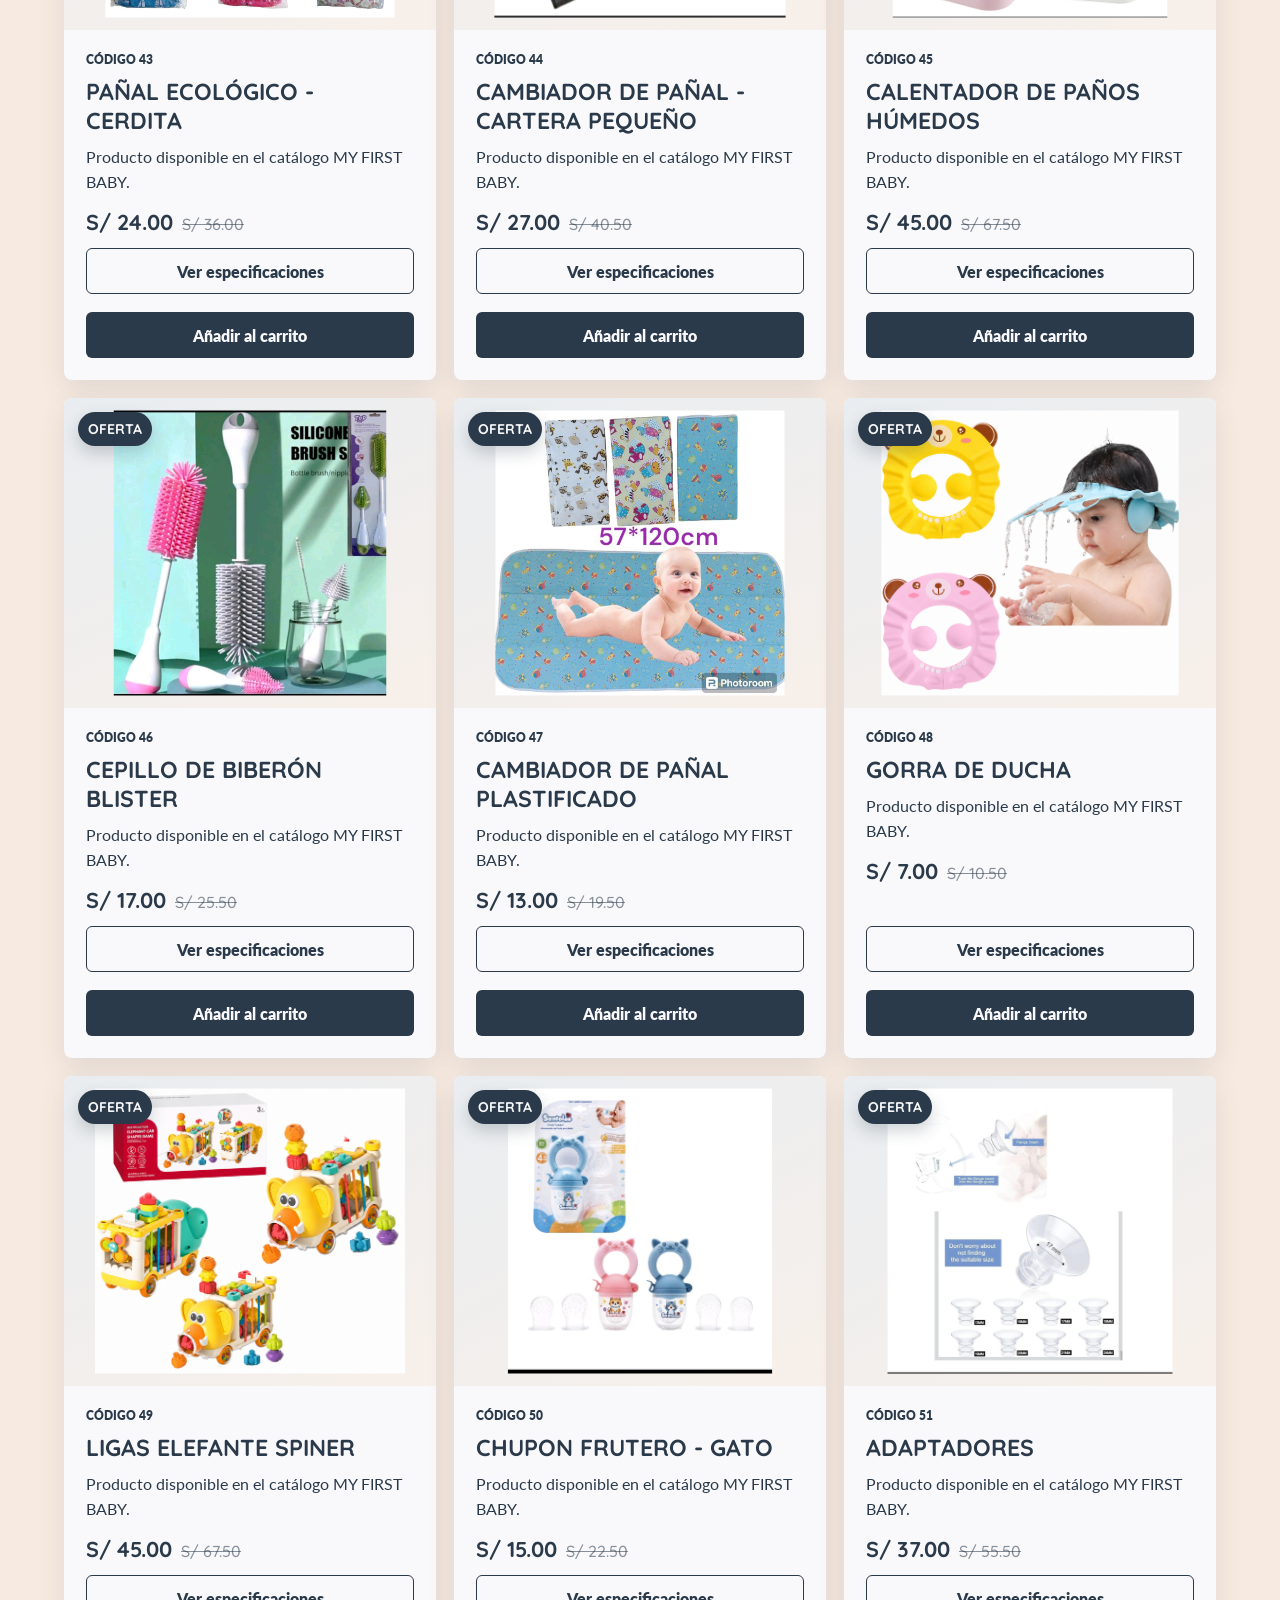
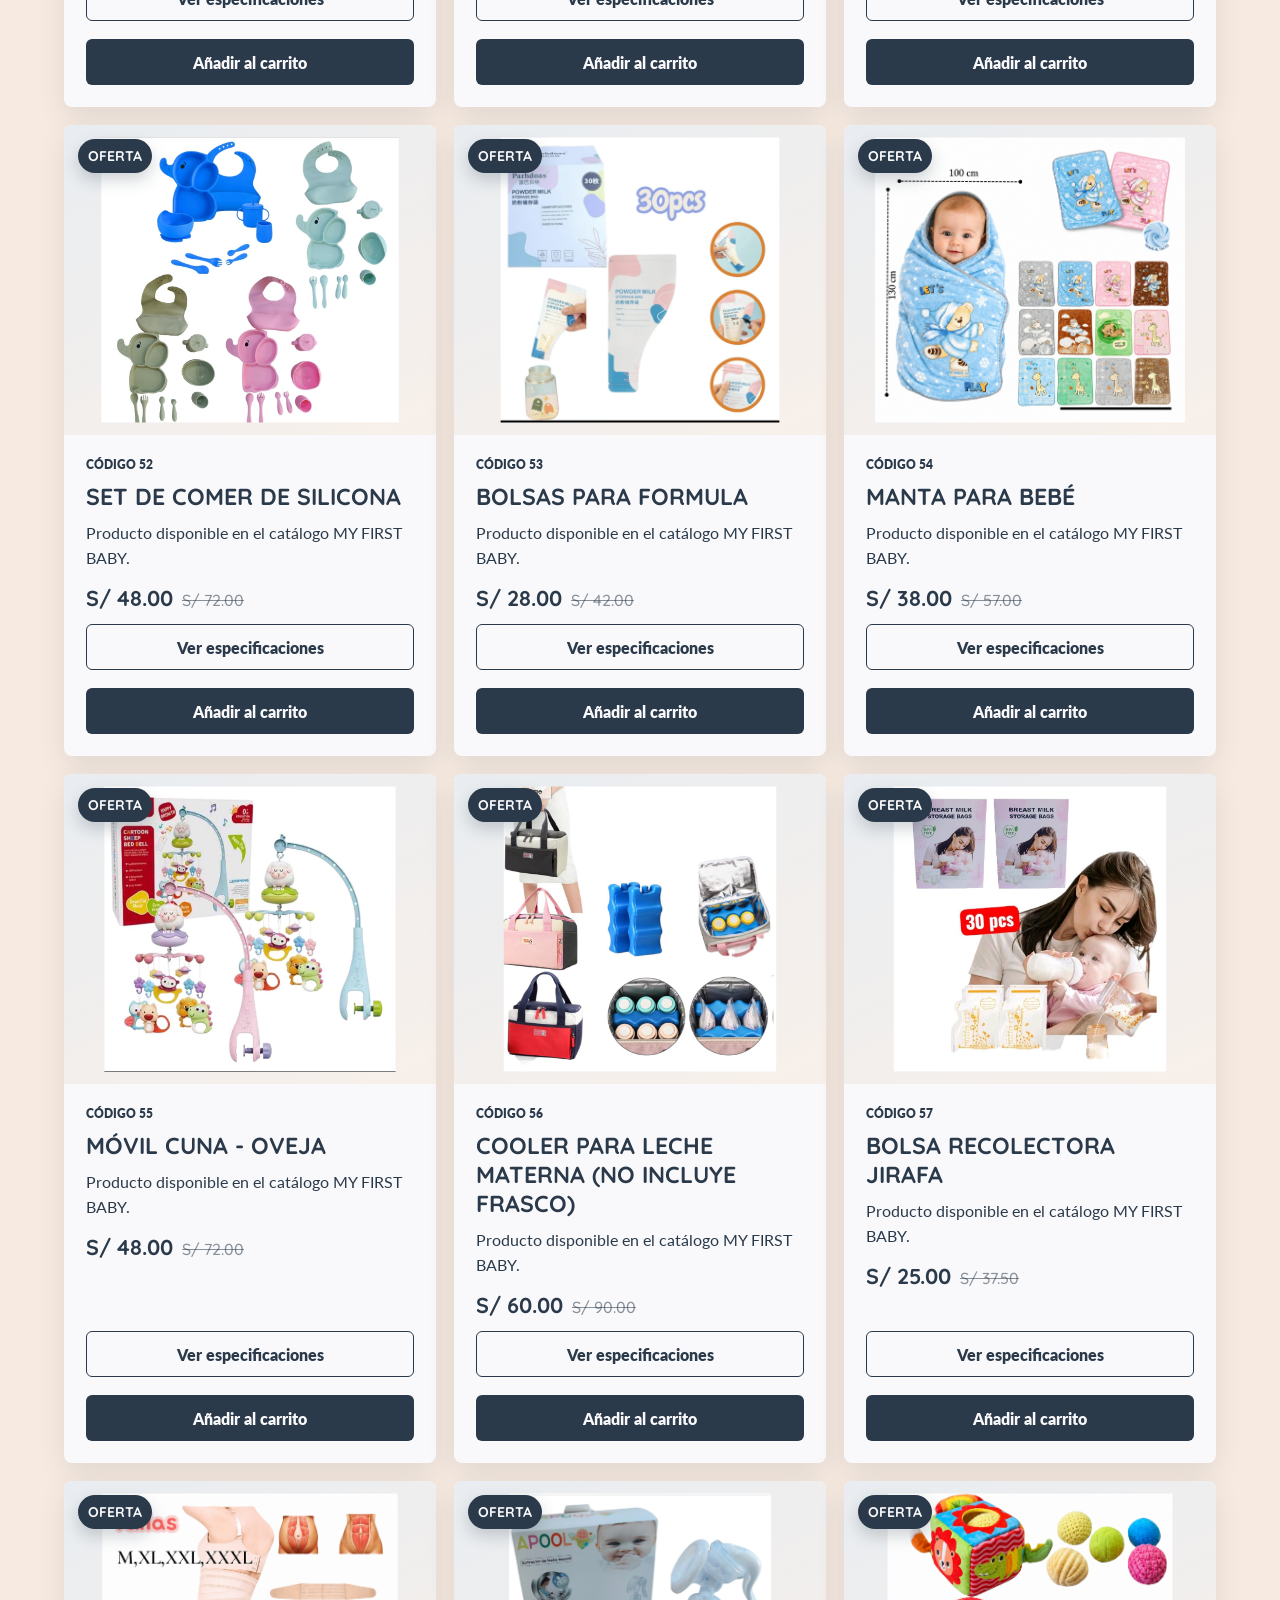
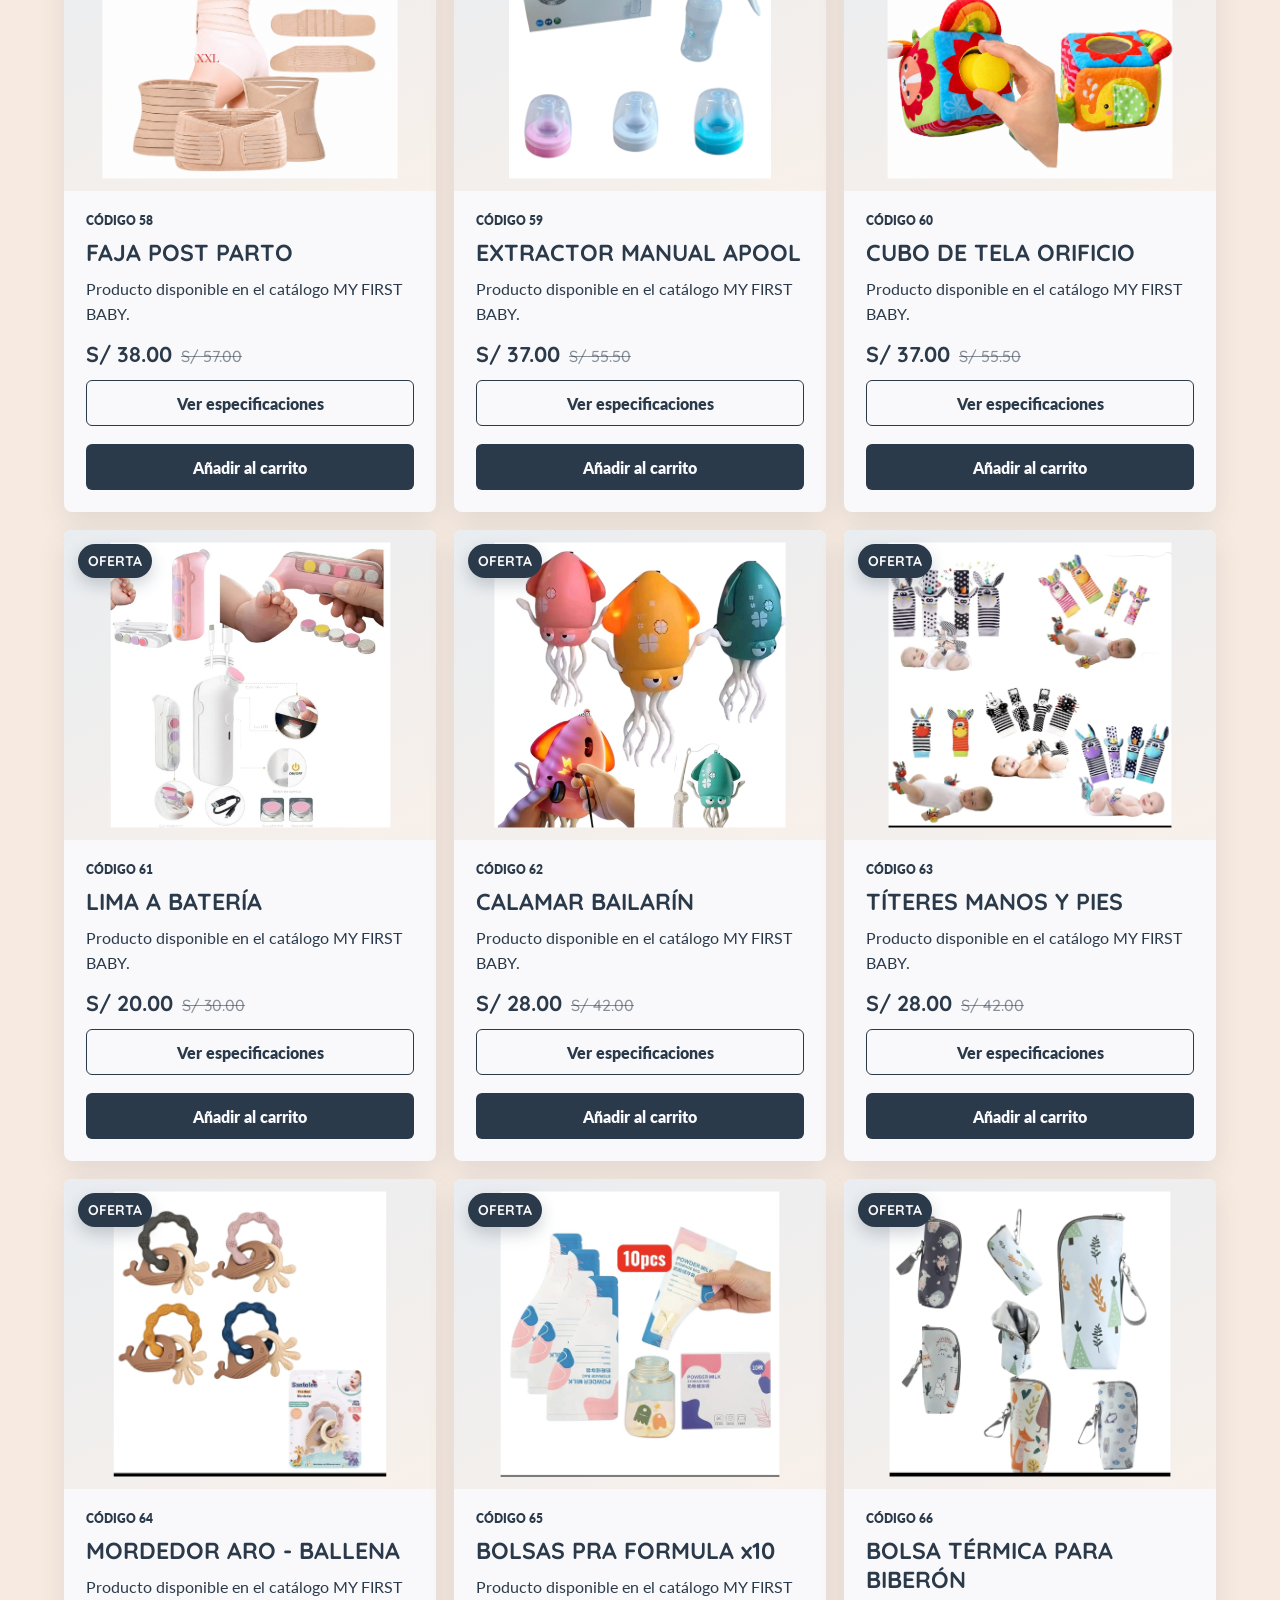
==== commit 901ebbc9: "Actualiza productos e imagenes del catalogo" ====
--- a/index.html
+++ b/index.html
@@ -141,7 +141,7 @@
         <p class="footer-label">RUC</p>
         <p class="footer-text">10754804381</p>
         <p class="footer-label">Tel&eacute;fono</p>
-        <a class="footer-link" href="tel:+51904226429">+51 904 226 429</a>
+        <a class="footer-link" href="tel:+51969657885">+51 969 657 885</a>
       </section>
       <section class="footer-column">
         <p class="footer-title">S&iacute;guenos</p>
@@ -209,7 +209,7 @@
         <div class="cart-items" id="cartItems"></div>
         <div class="cart-summary">
           <p><span>Total</span><strong id="cartTotal">S/ 0.00</strong></p>
-          <a class="checkout-button" id="checkoutButton" href="https://wa.me/51904226429" target="_blank" rel="noreferrer">Finalizar pedido por WhatsApp</a>
+          <a class="checkout-button" id="checkoutButton" href="https://wa.me/51969657885" target="_blank" rel="noreferrer">Finalizar pedido por WhatsApp</a>
         </div>
       </aside>
     </div>
@@ -245,7 +245,7 @@
 
     <a
       class="whatsapp-float"
-      href="https://wa.me/51904226429"
+      href="https://wa.me/51969657885"
       target="_blank"
       rel="noreferrer"
       aria-label="Contactar por WhatsApp"
@@ -258,7 +258,7 @@
       </svg>
     </a>
 
-    <script src="catalog-products.js?v=20260910-1"></script>
-    <script src="script.js?v=20260910-2"></script>
+    <script src="catalog-products.js?v=20261108-3"></script>
+    <script src="script.js?v=20261108-2"></script>
   </body>
 </html>
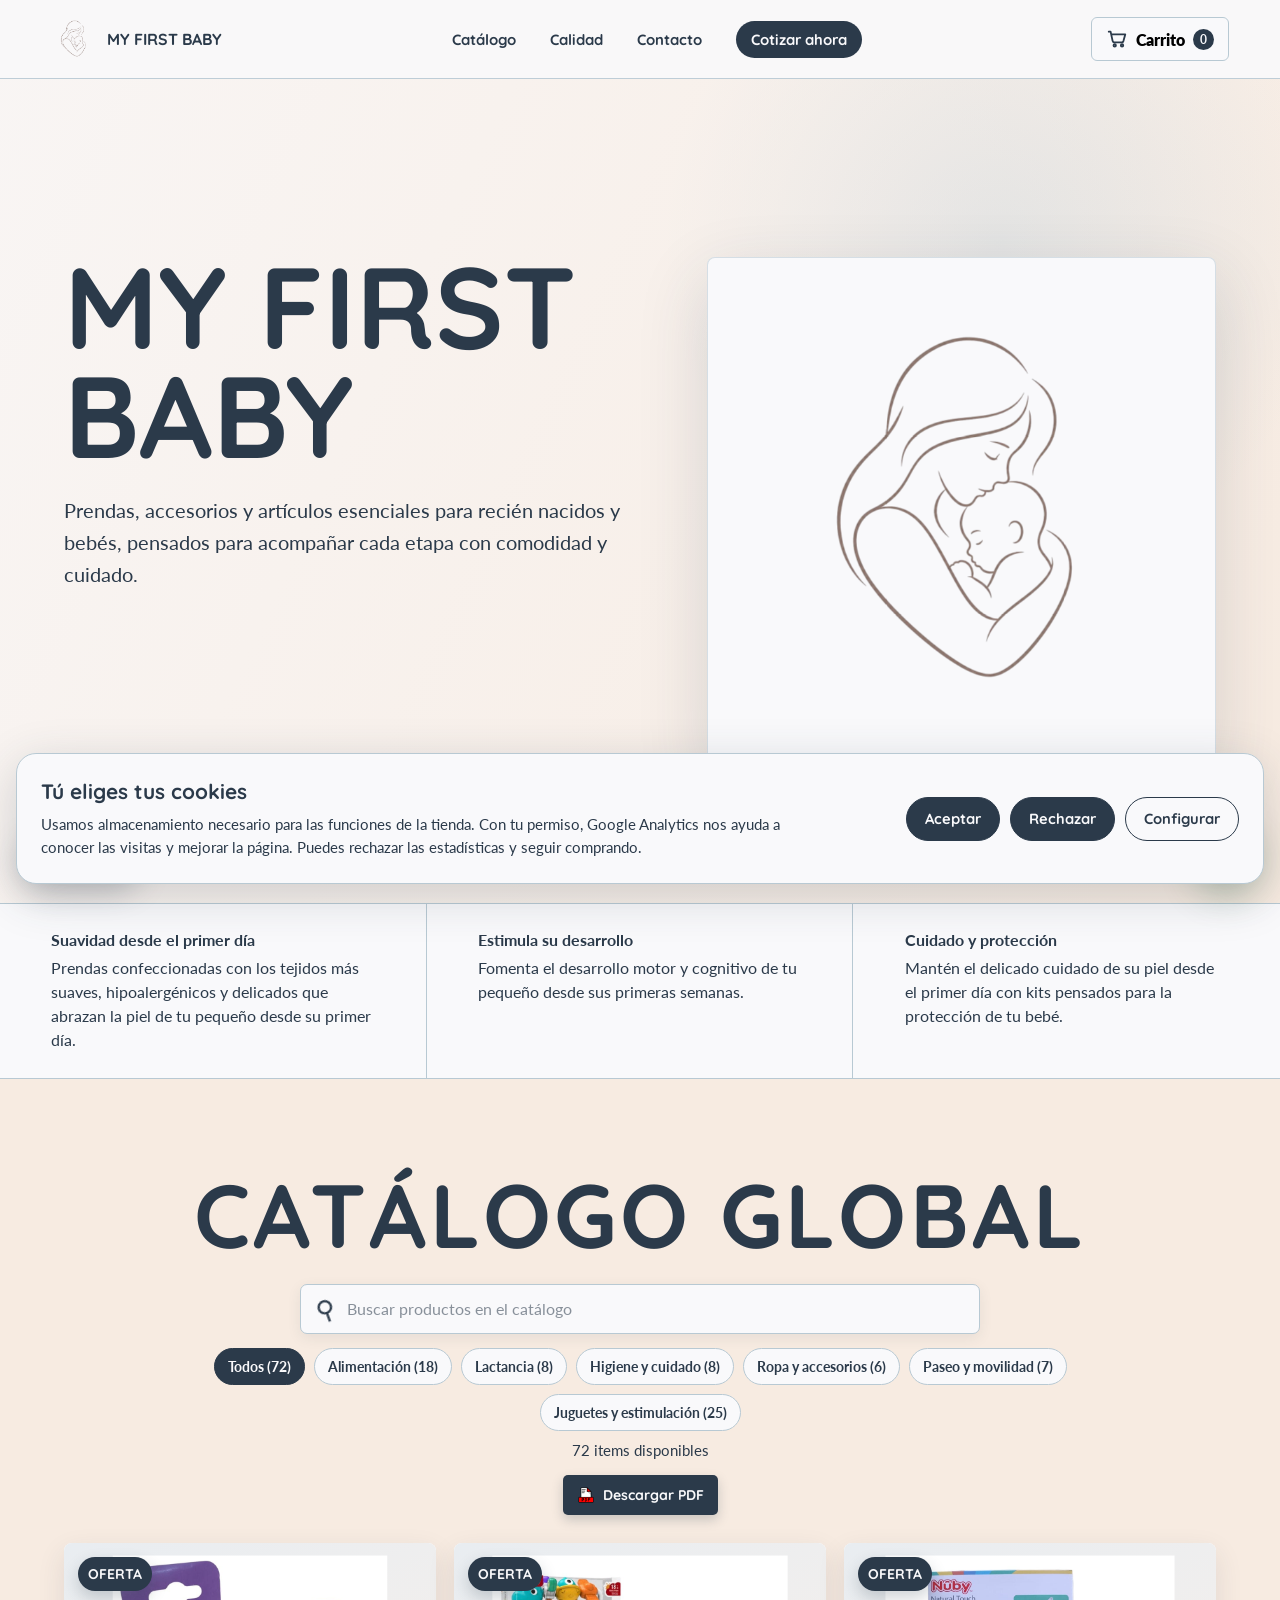
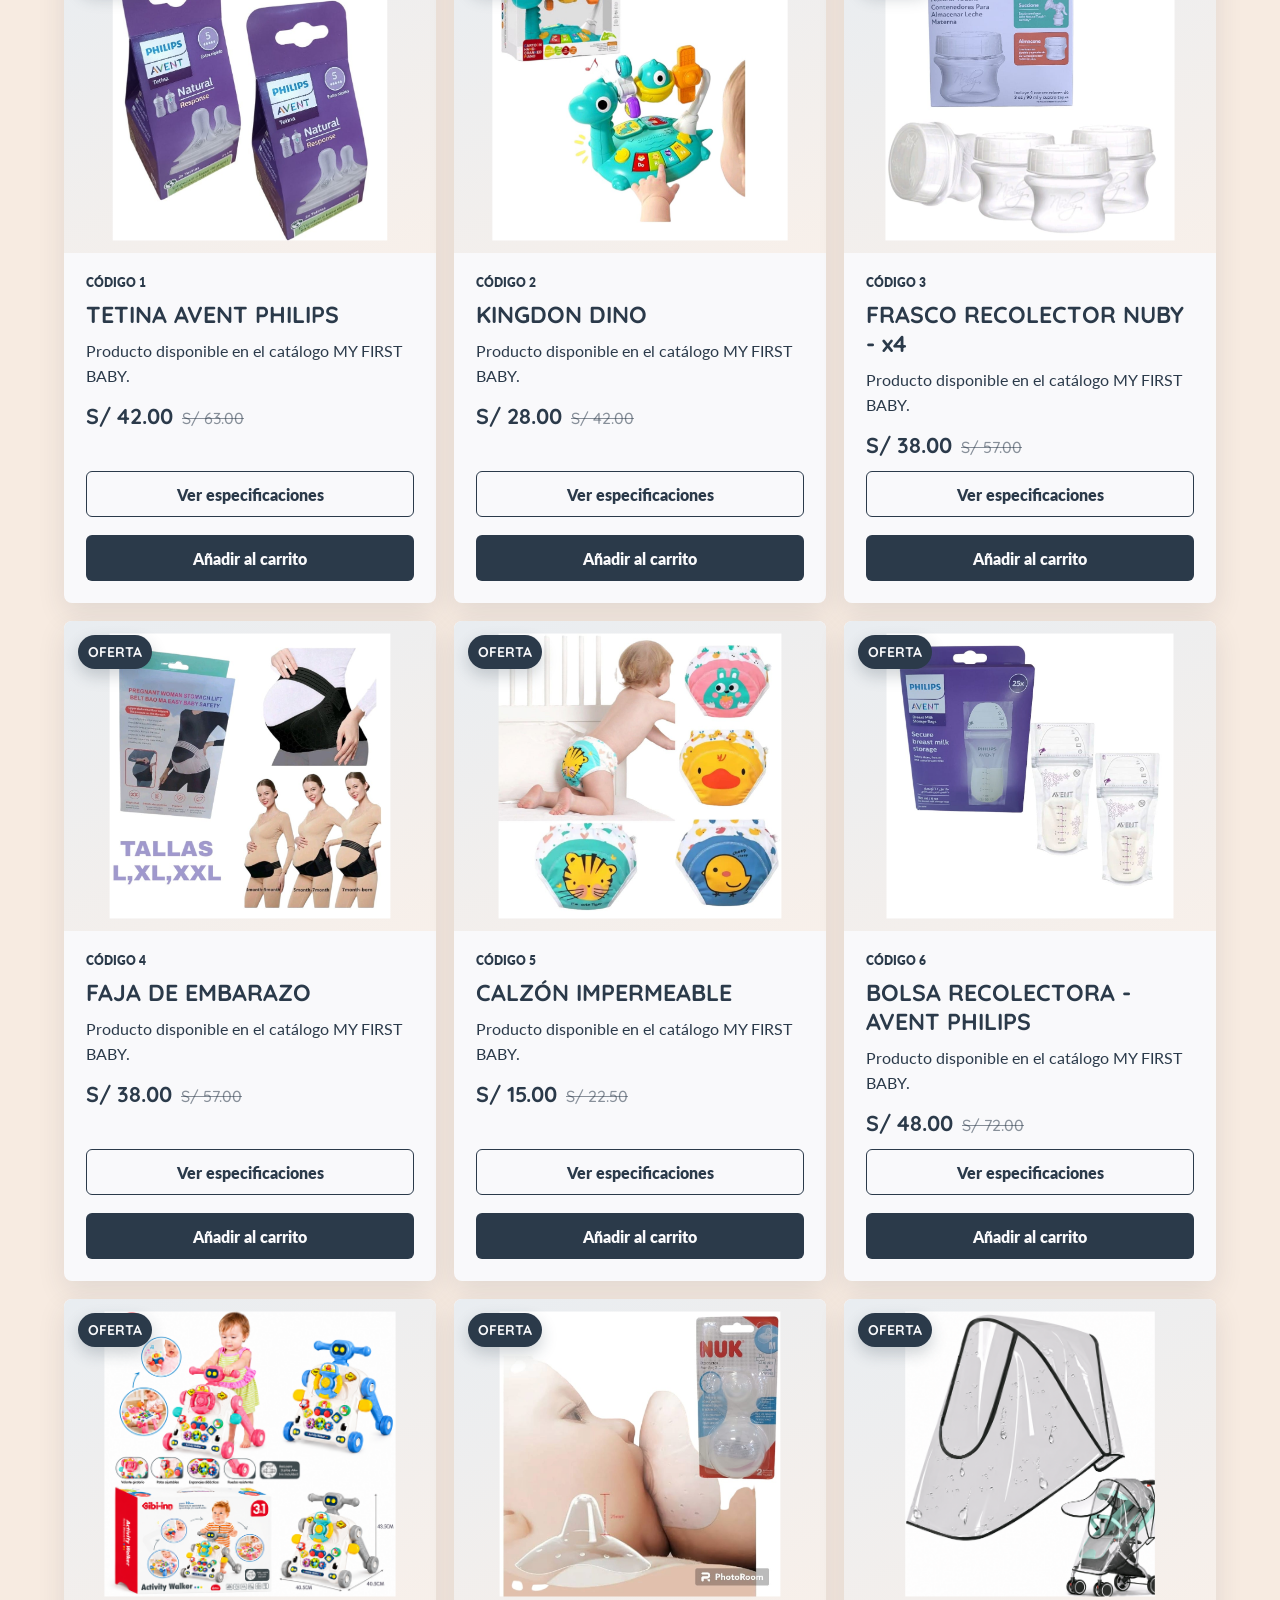
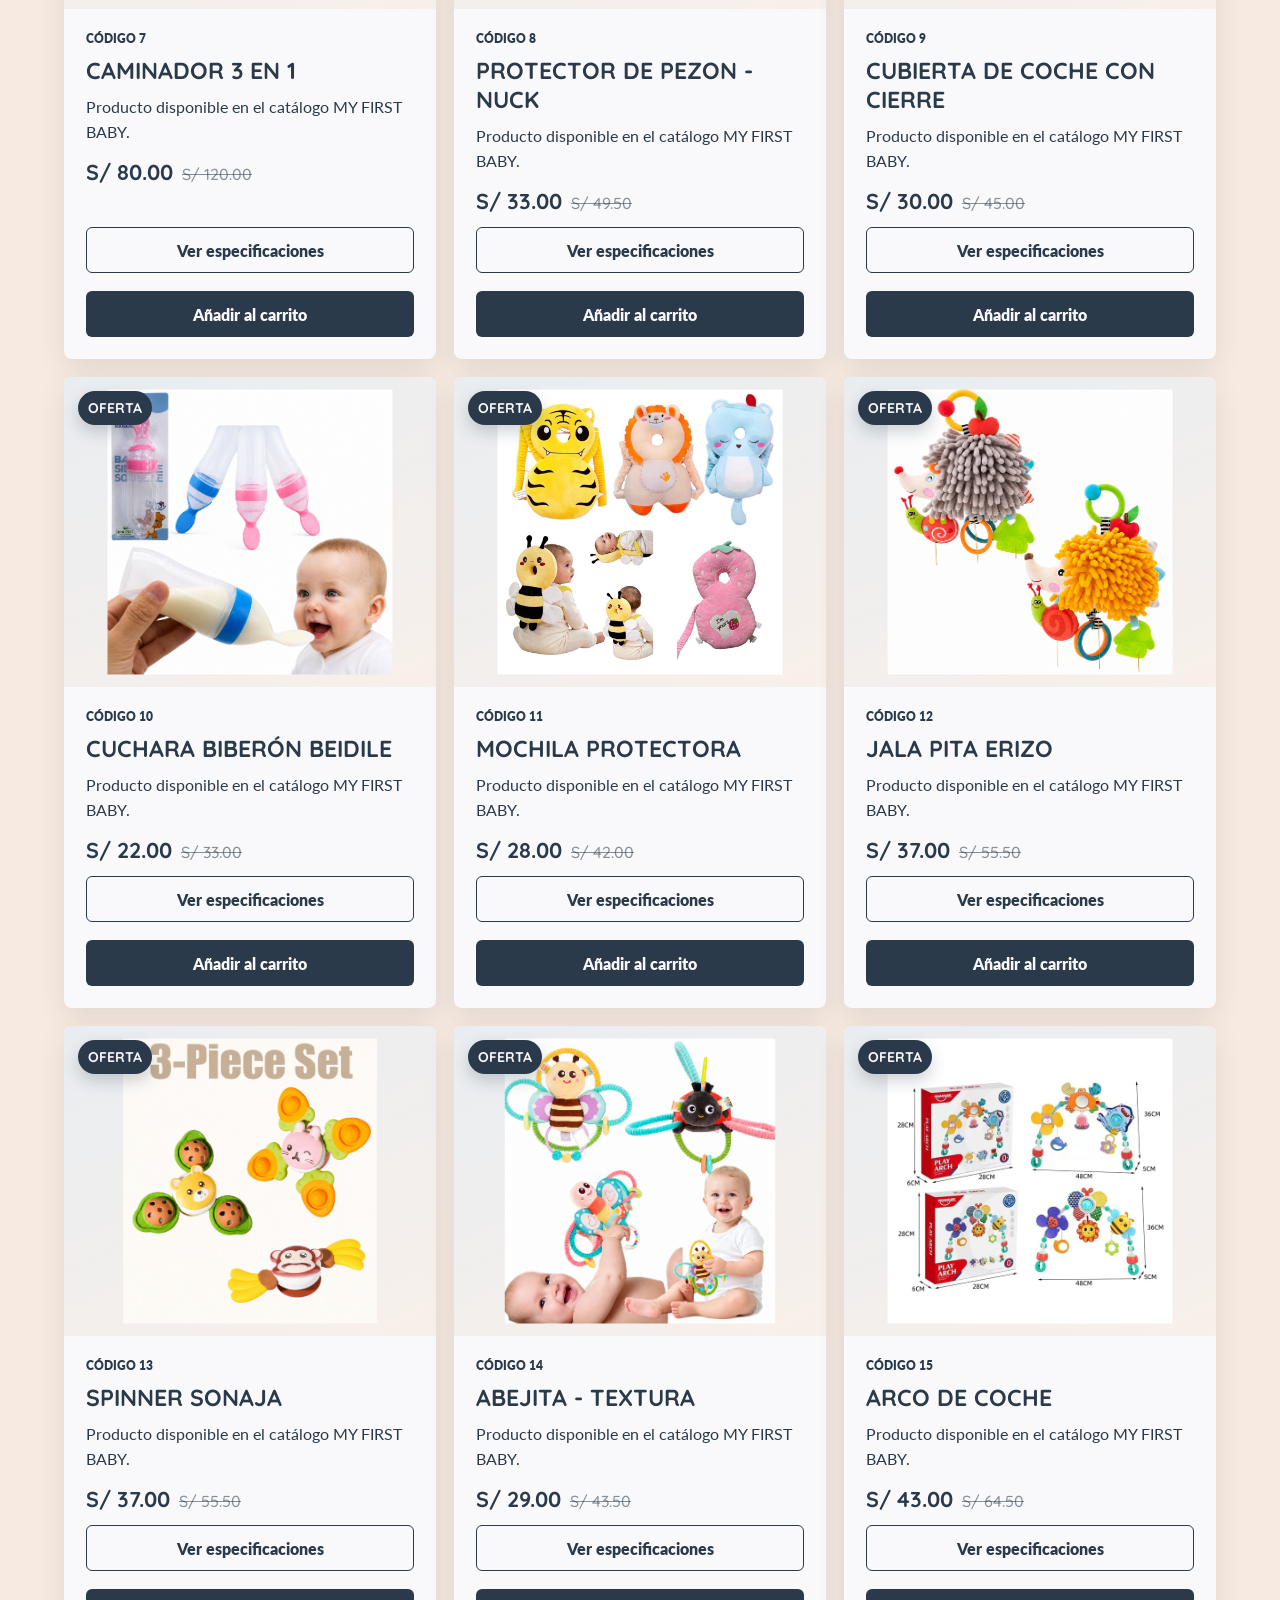
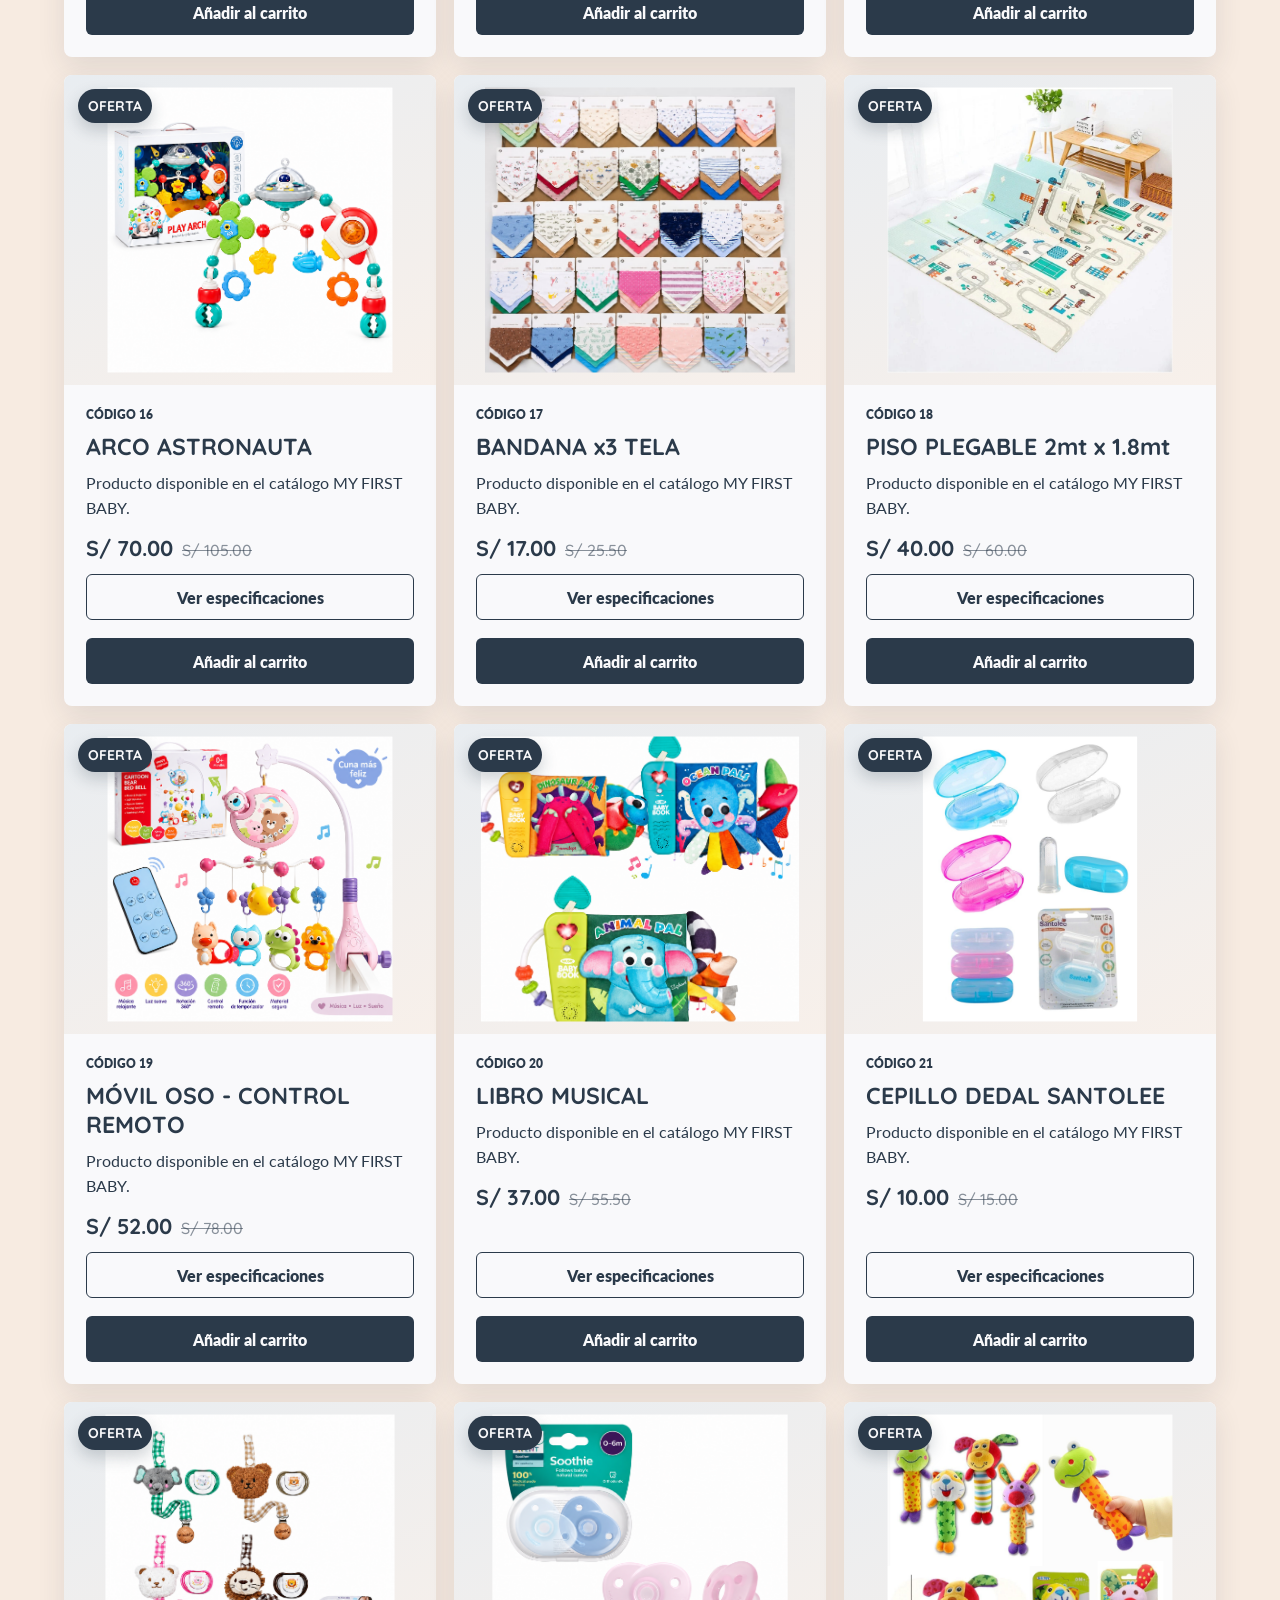
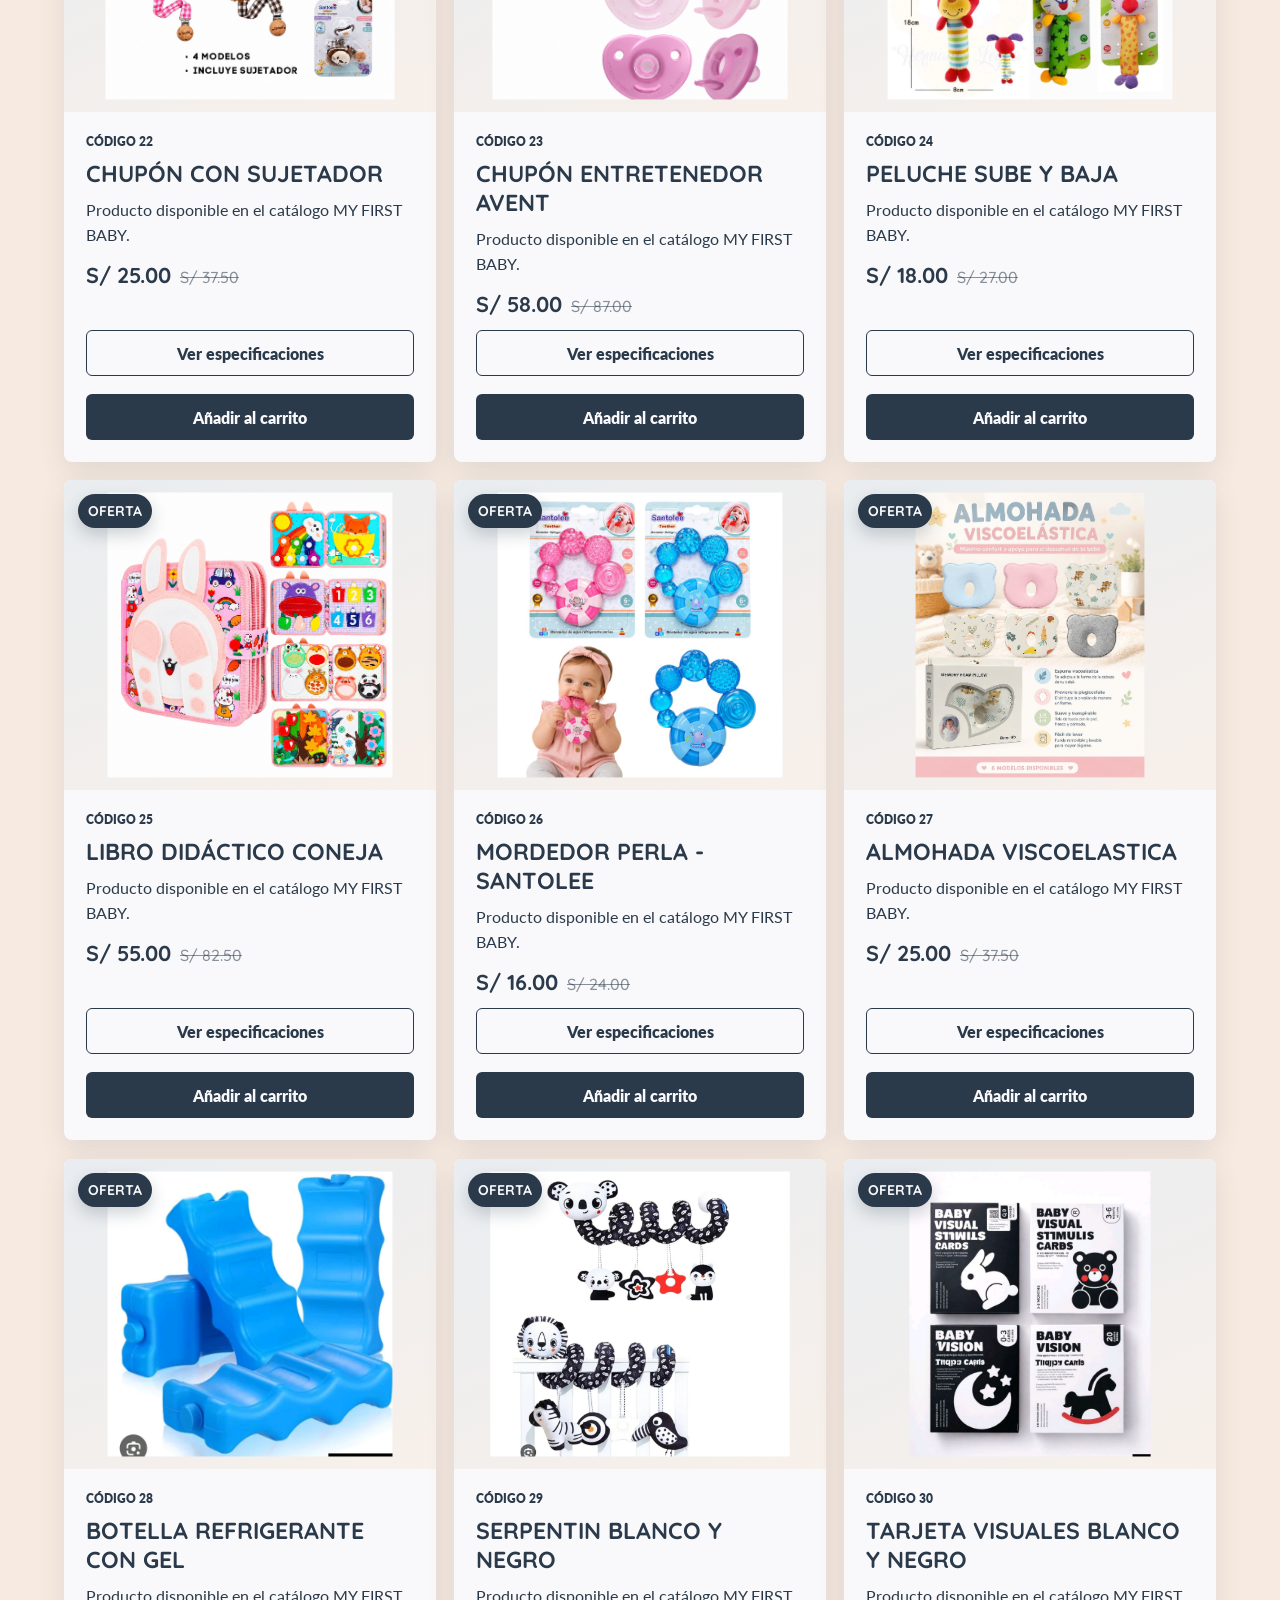
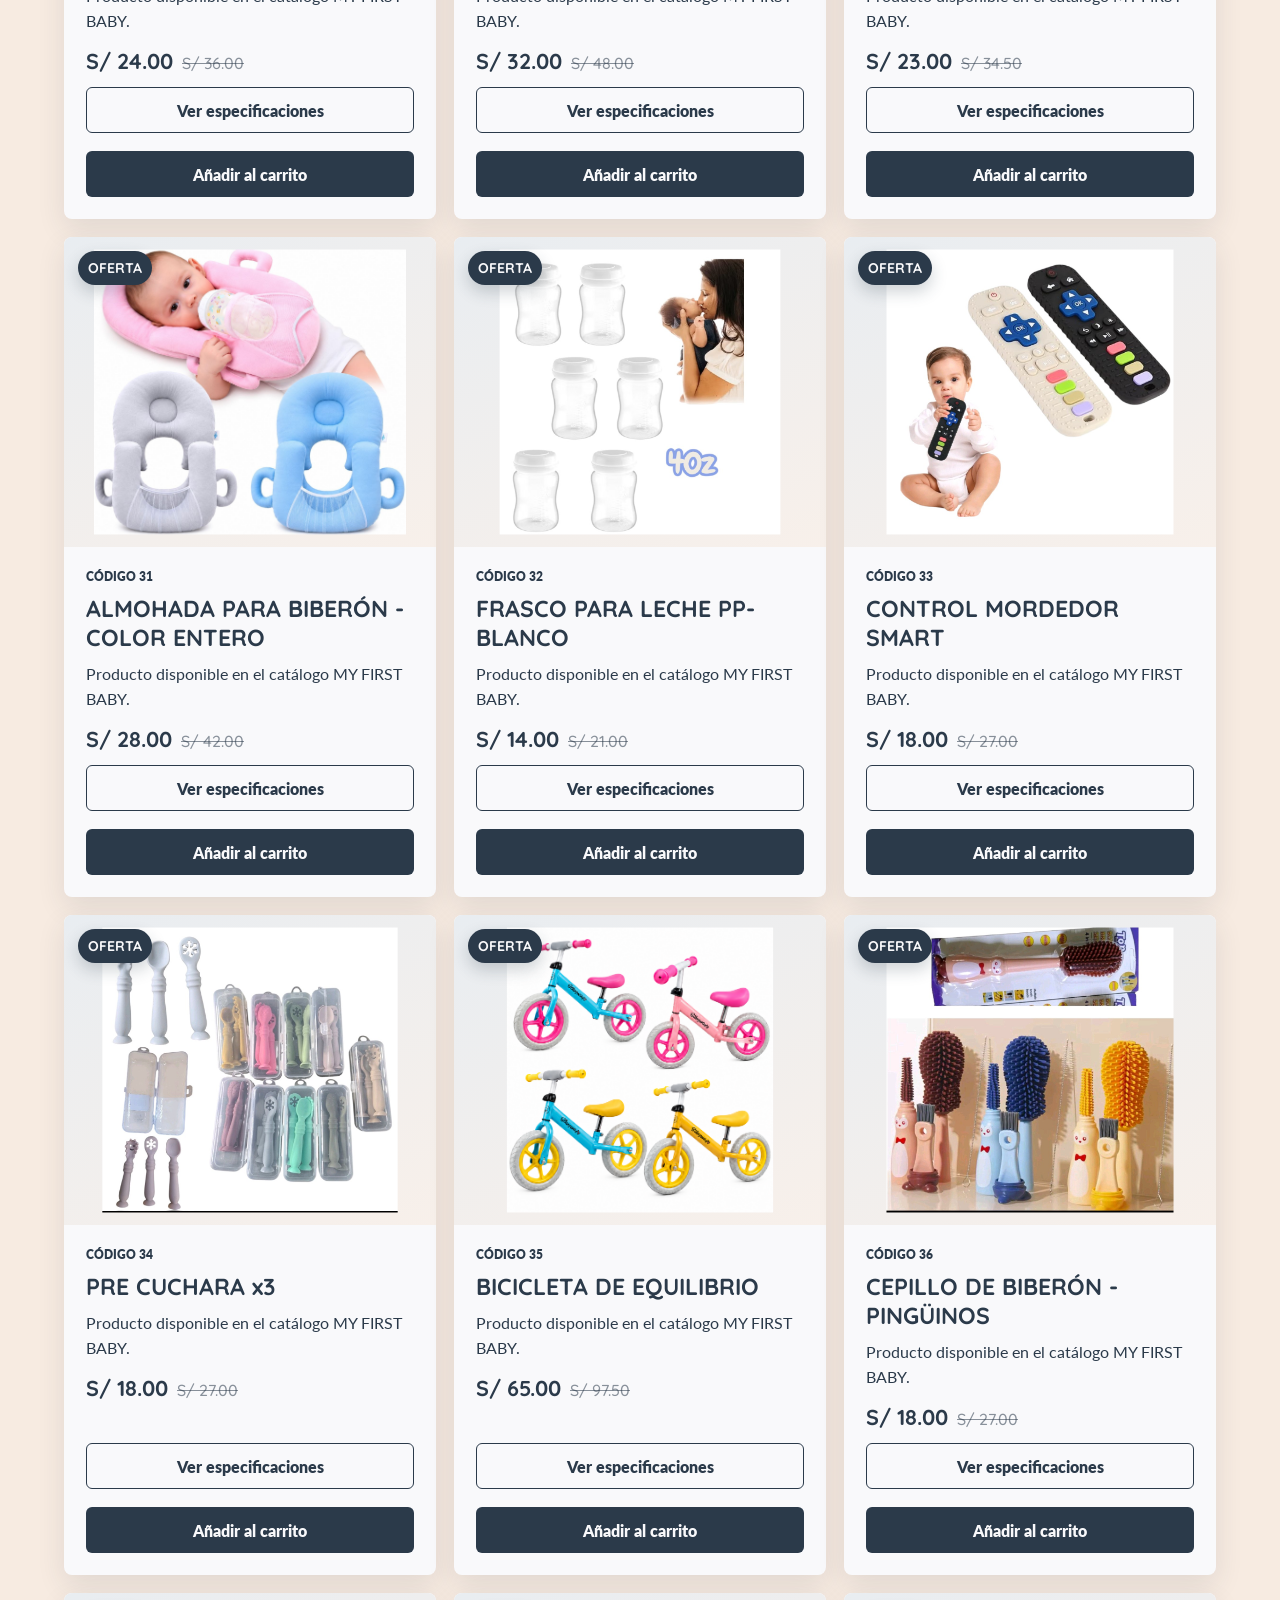
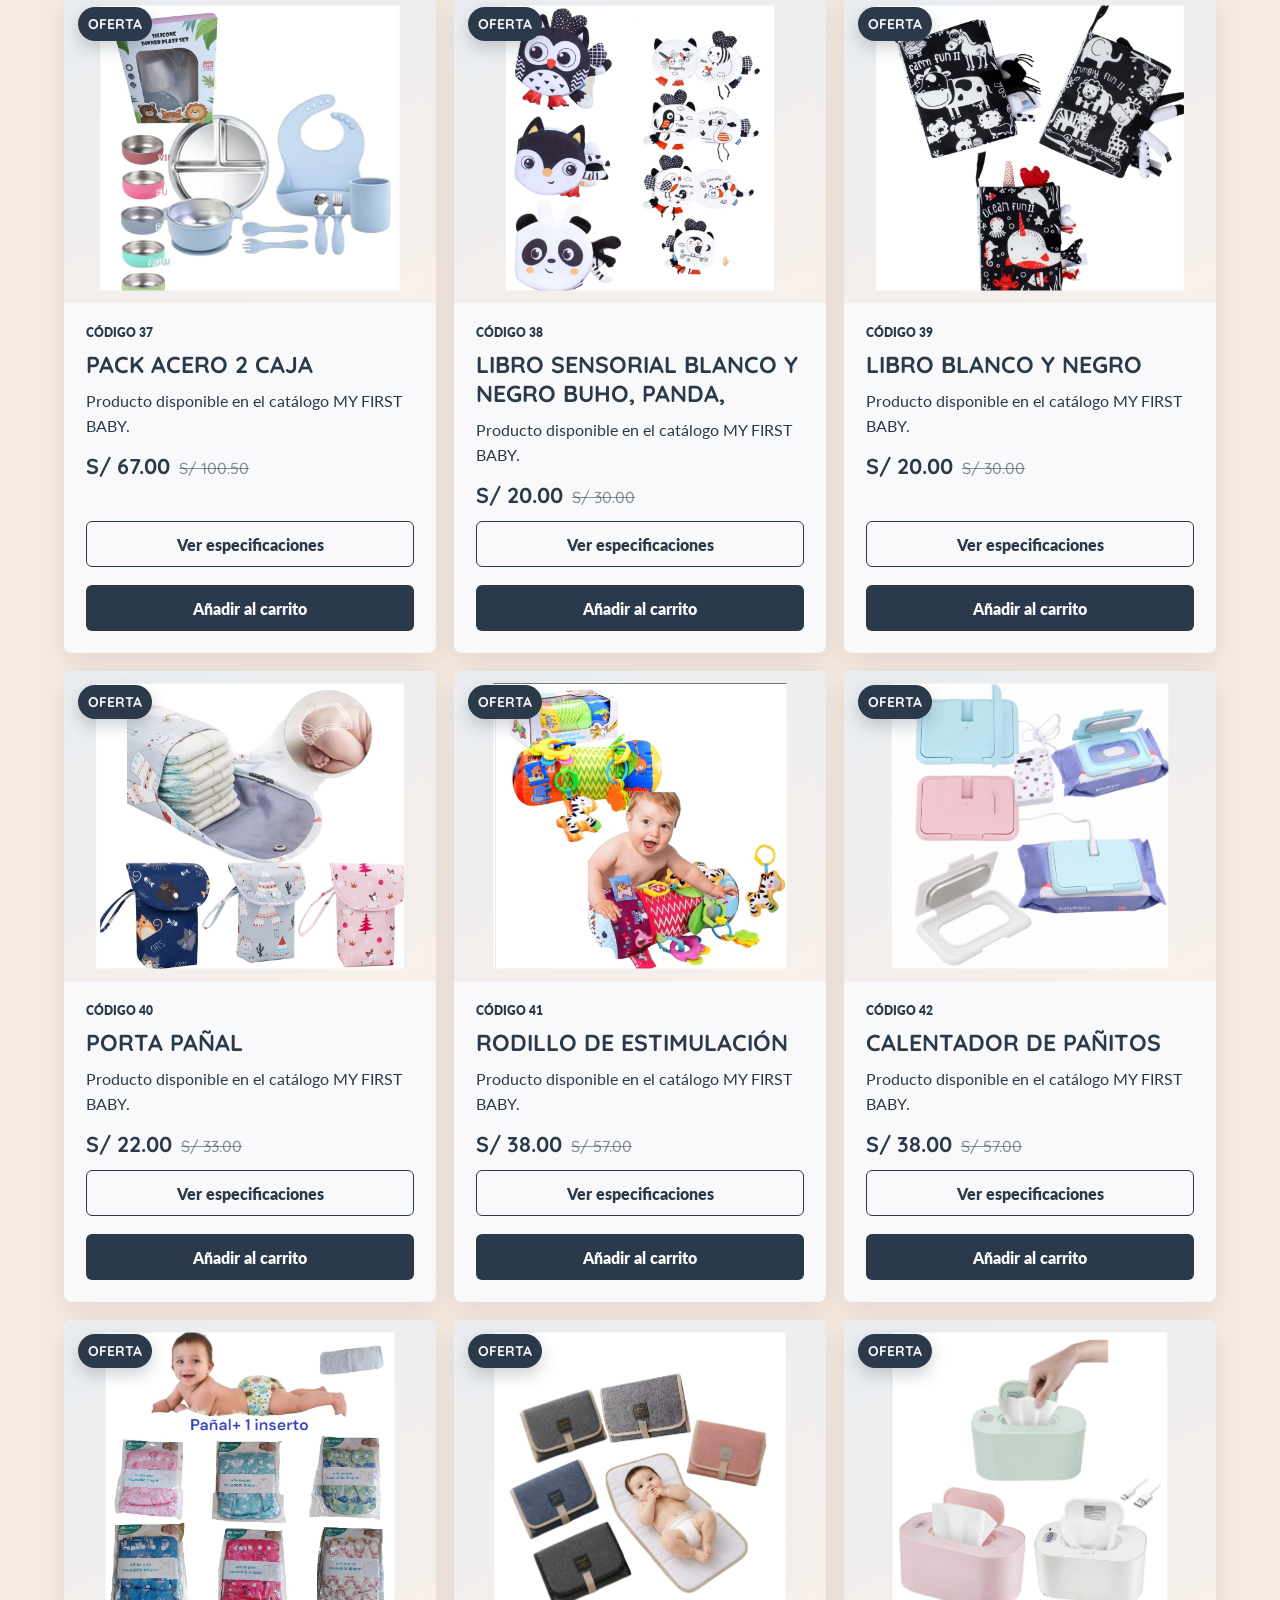
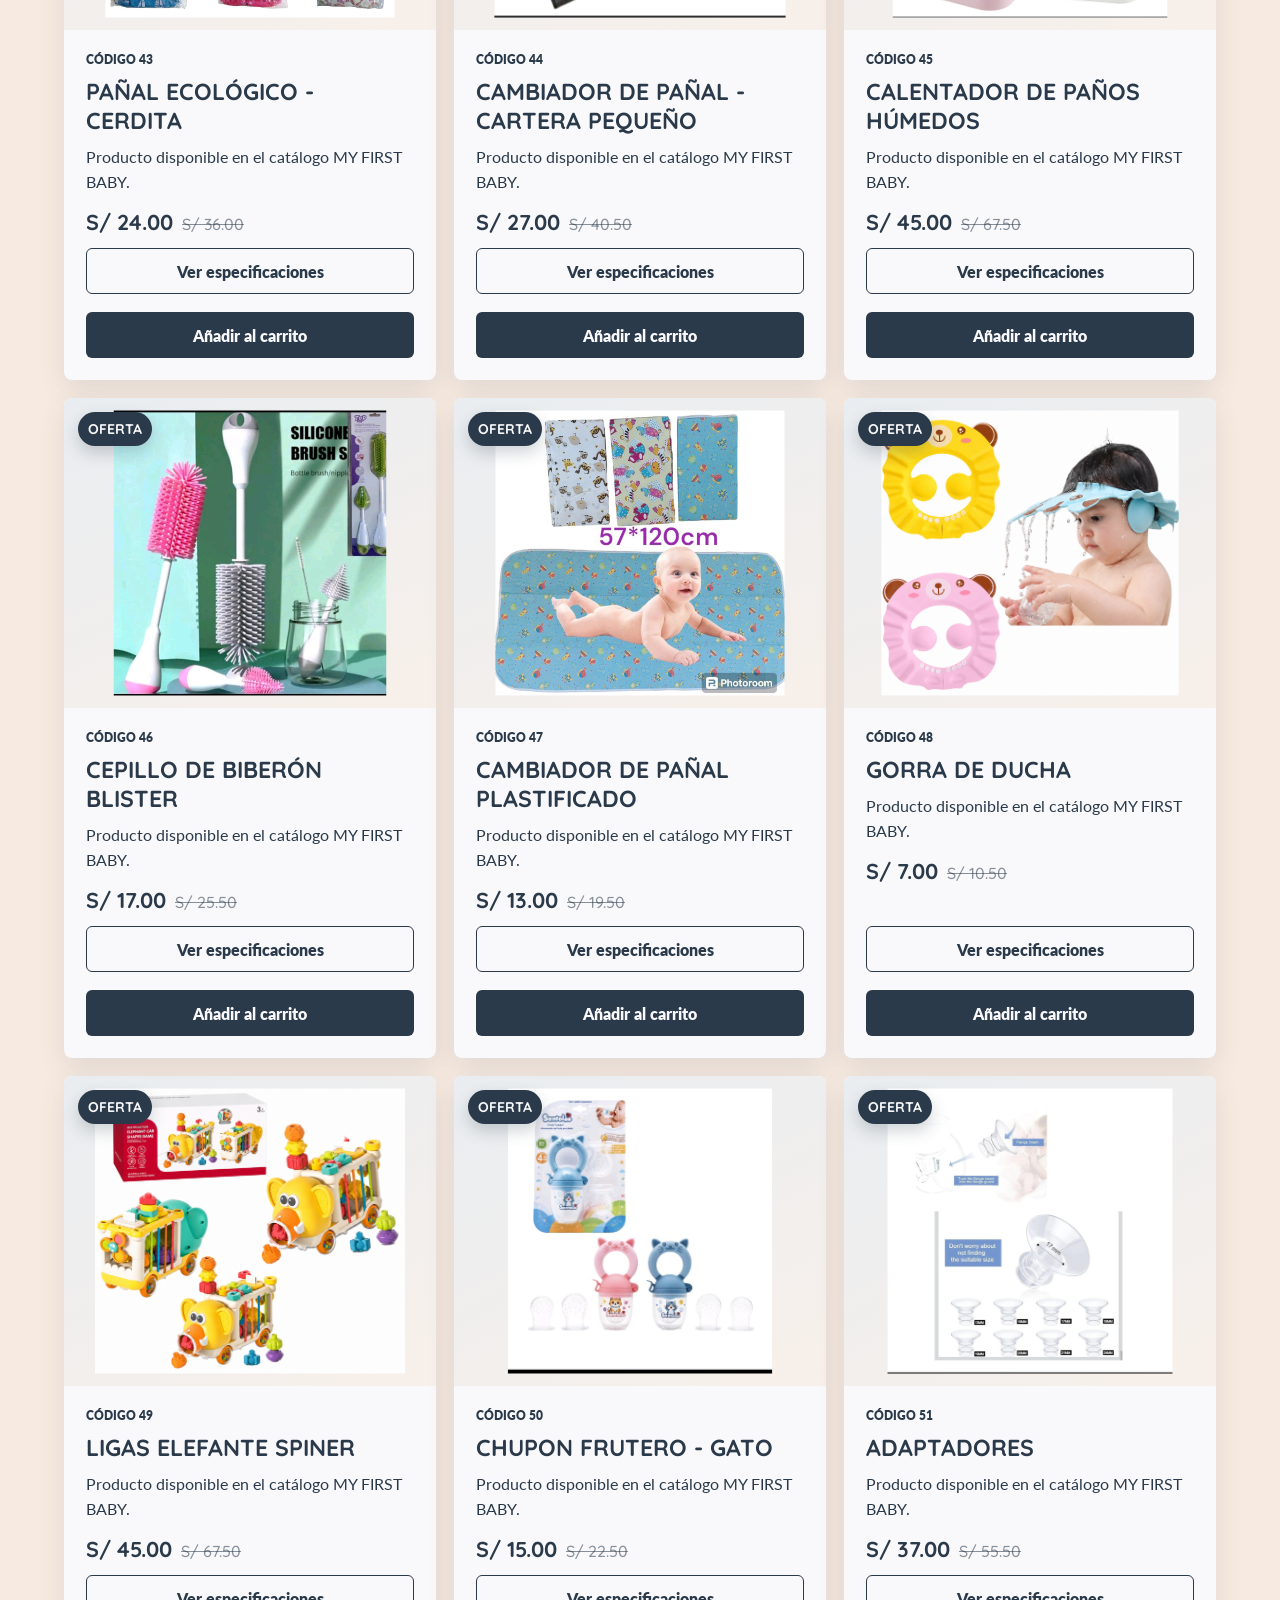
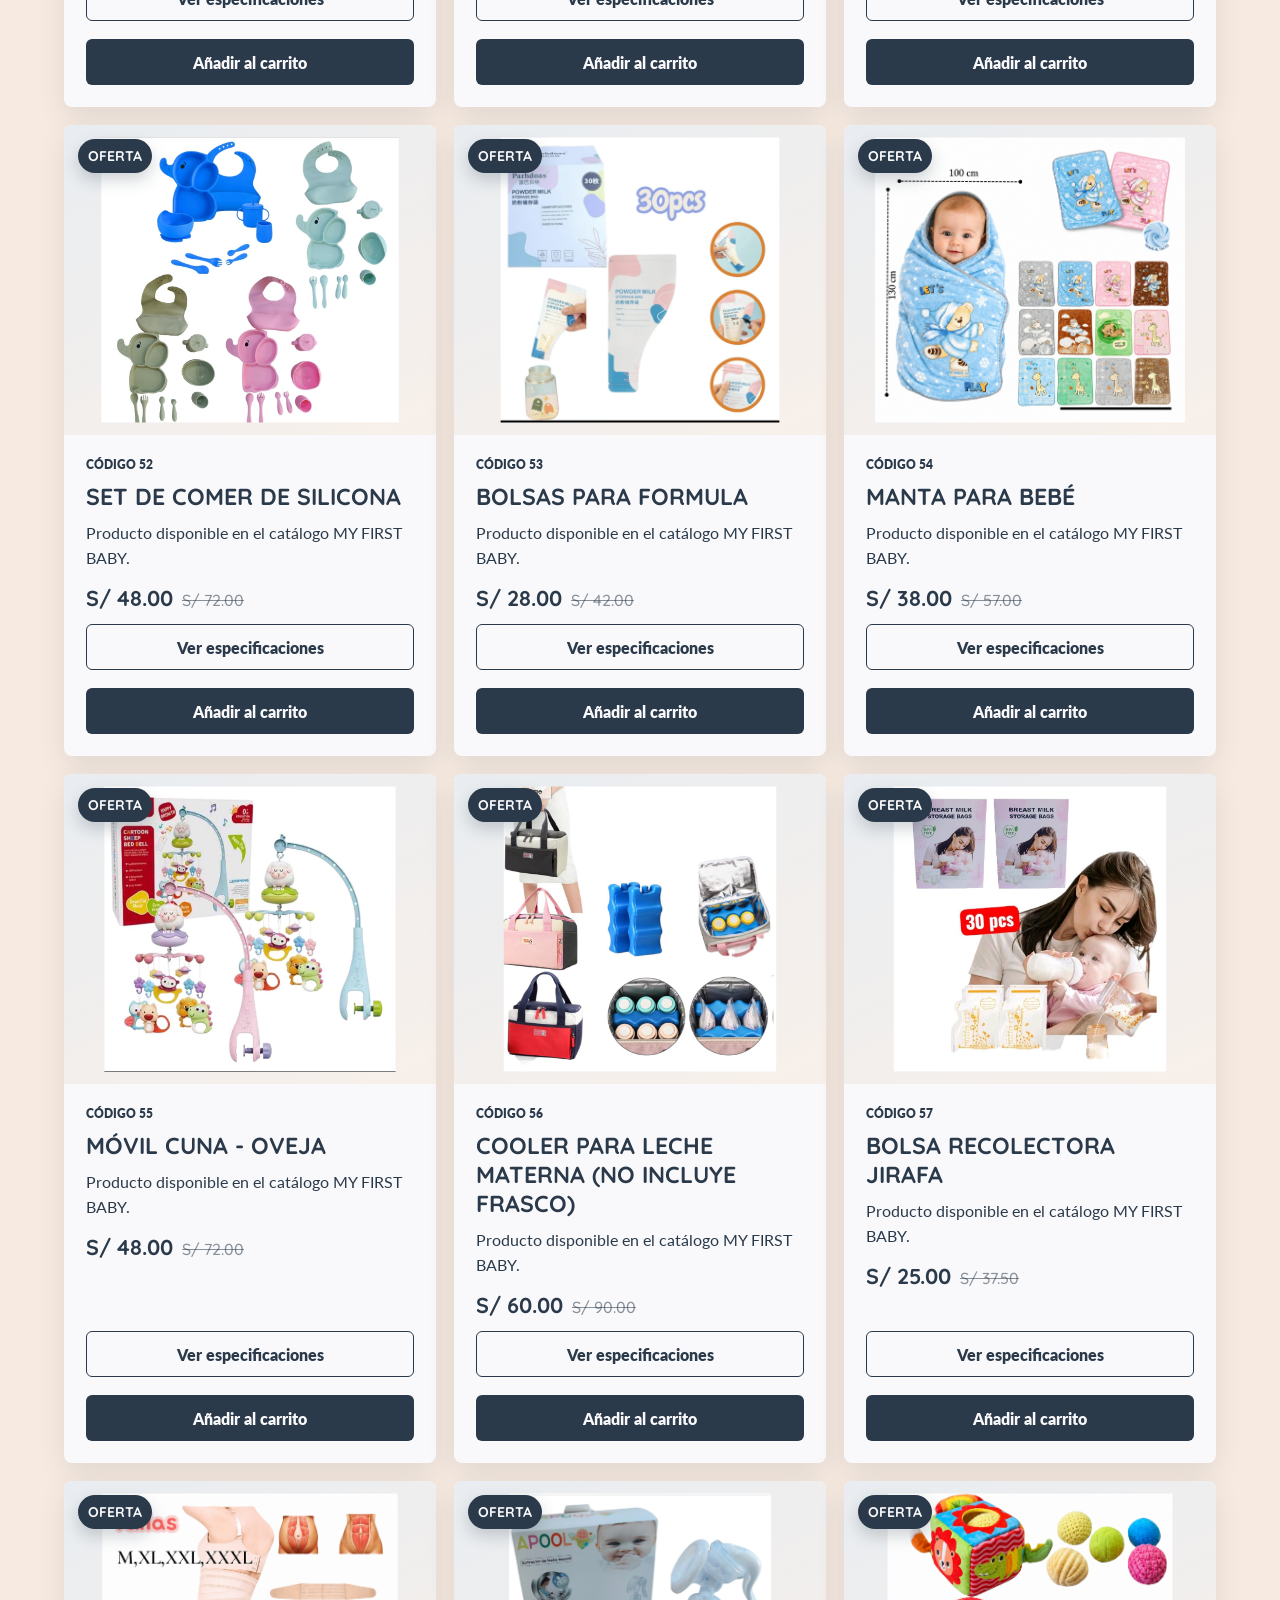
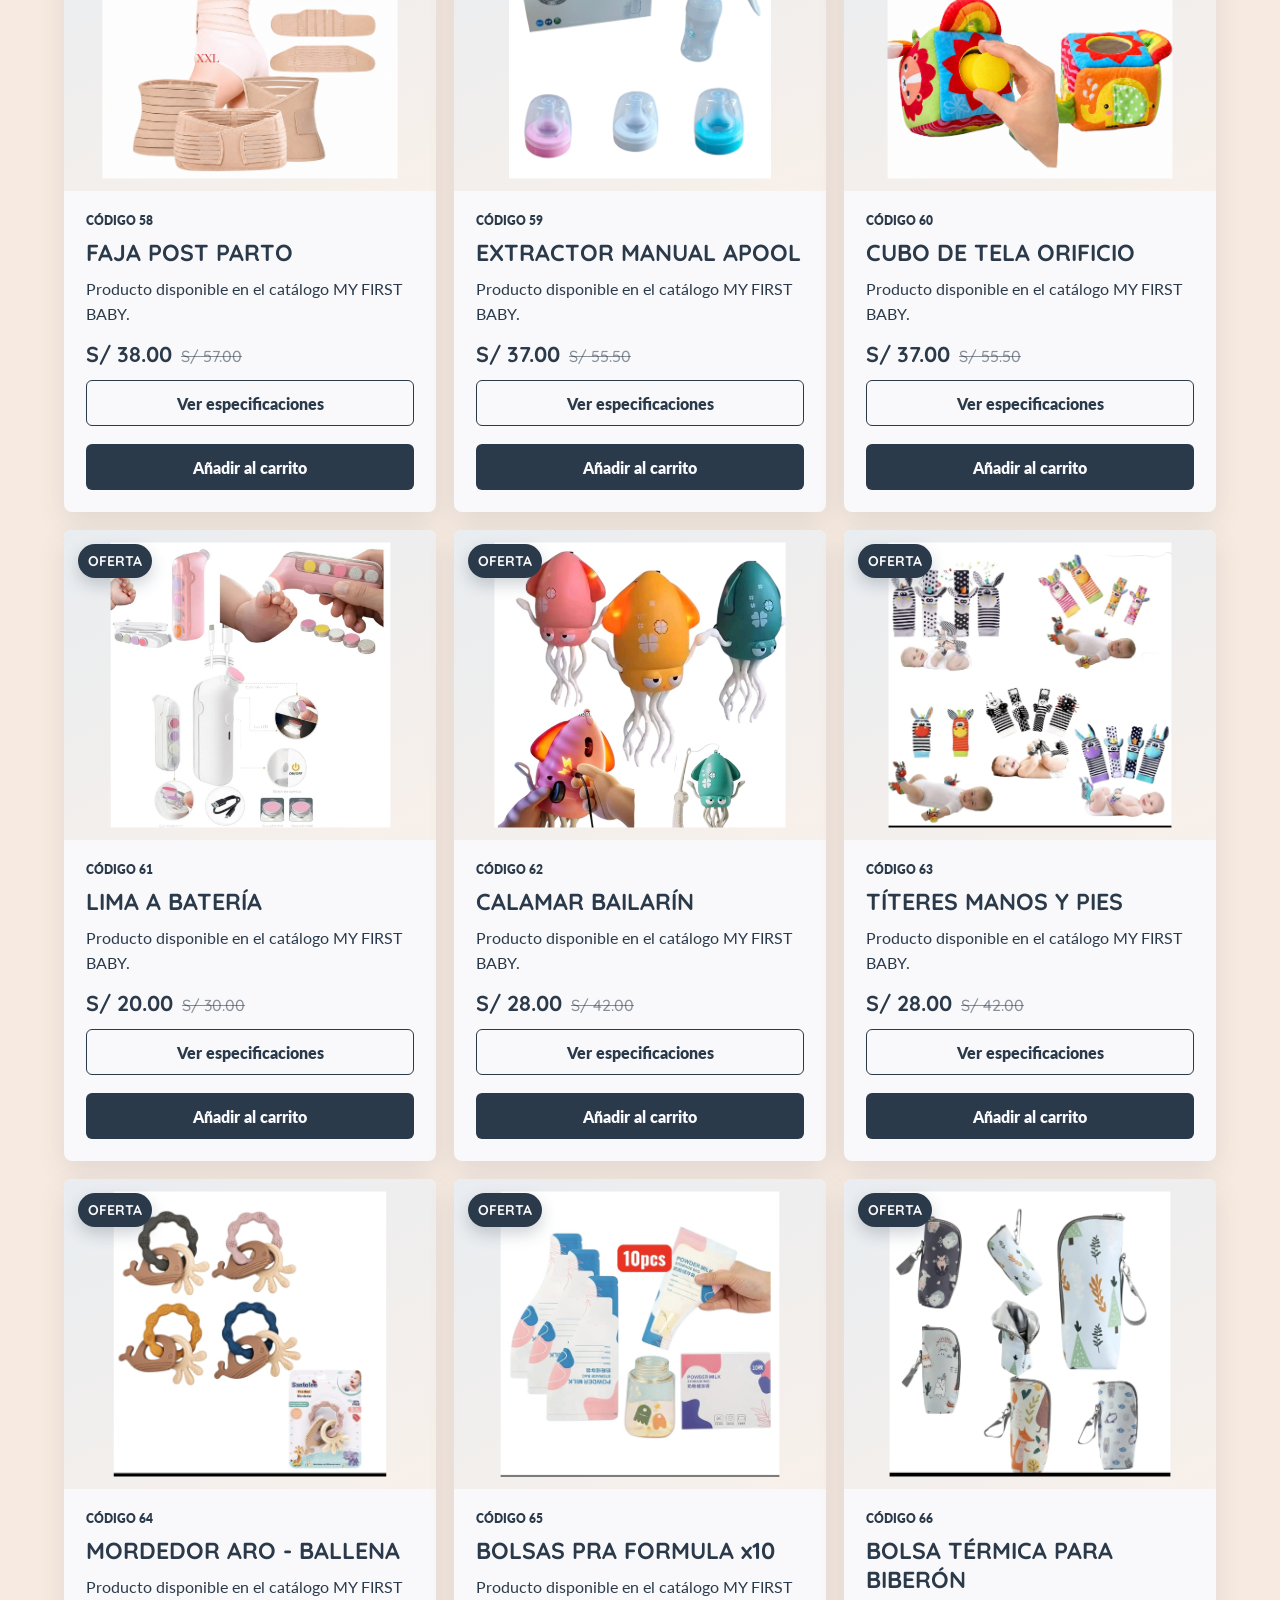
==== commit 6d2a59b4: "Actualiza contacto y agrega escurridor de biberon" ====
--- a/index.html
+++ b/index.html
@@ -141,7 +141,7 @@
         <p class="footer-label">RUC</p>
         <p class="footer-text">10754804381</p>
         <p class="footer-label">Tel&eacute;fono</p>
-        <a class="footer-link" href="tel:+51969657885">+51 969 657 885</a>
+        <a class="footer-link" href="tel:+51997530694">+51 997 530 694</a>
       </section>
       <section class="footer-column">
         <p class="footer-title">S&iacute;guenos</p>
@@ -209,7 +209,7 @@
         <div class="cart-items" id="cartItems"></div>
         <div class="cart-summary">
           <p><span>Total</span><strong id="cartTotal">S/ 0.00</strong></p>
-          <a class="checkout-button" id="checkoutButton" href="https://wa.me/51969657885" target="_blank" rel="noreferrer">Finalizar pedido por WhatsApp</a>
+          <a class="checkout-button" id="checkoutButton" href="https://wa.me/51997530694" target="_blank" rel="noreferrer">Finalizar pedido por WhatsApp</a>
         </div>
       </aside>
     </div>
@@ -245,7 +245,7 @@
 
     <a
       class="whatsapp-float"
-      href="https://wa.me/51969657885"
+      href="https://wa.me/51997530694"
       target="_blank"
       rel="noreferrer"
       aria-label="Contactar por WhatsApp"
@@ -258,7 +258,7 @@
       </svg>
     </a>
 
-    <script src="catalog-products.js?v=20261108-3"></script>
-    <script src="script.js?v=20261108-2"></script>
+    <script src="catalog-products.js?v=20261111-1"></script>
+    <script src="script.js?v=20261111-1"></script>
   </body>
 </html>
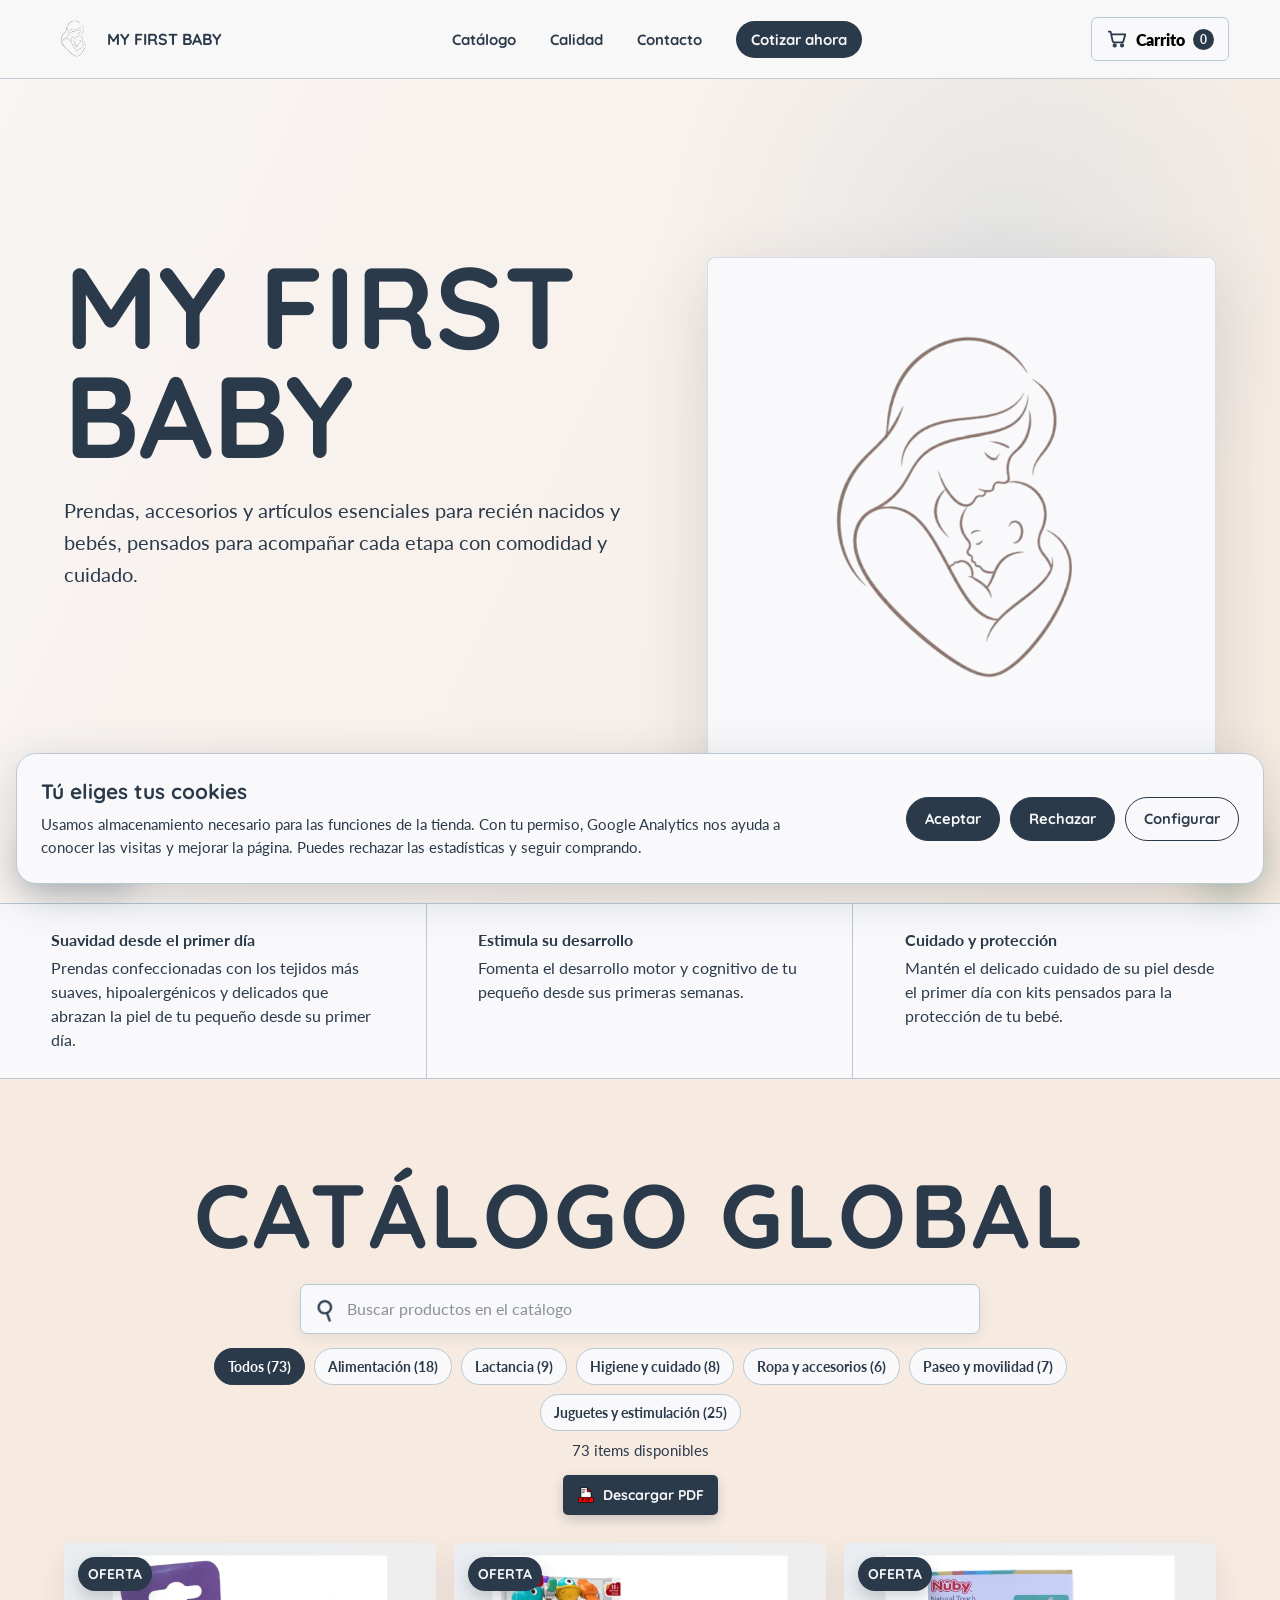
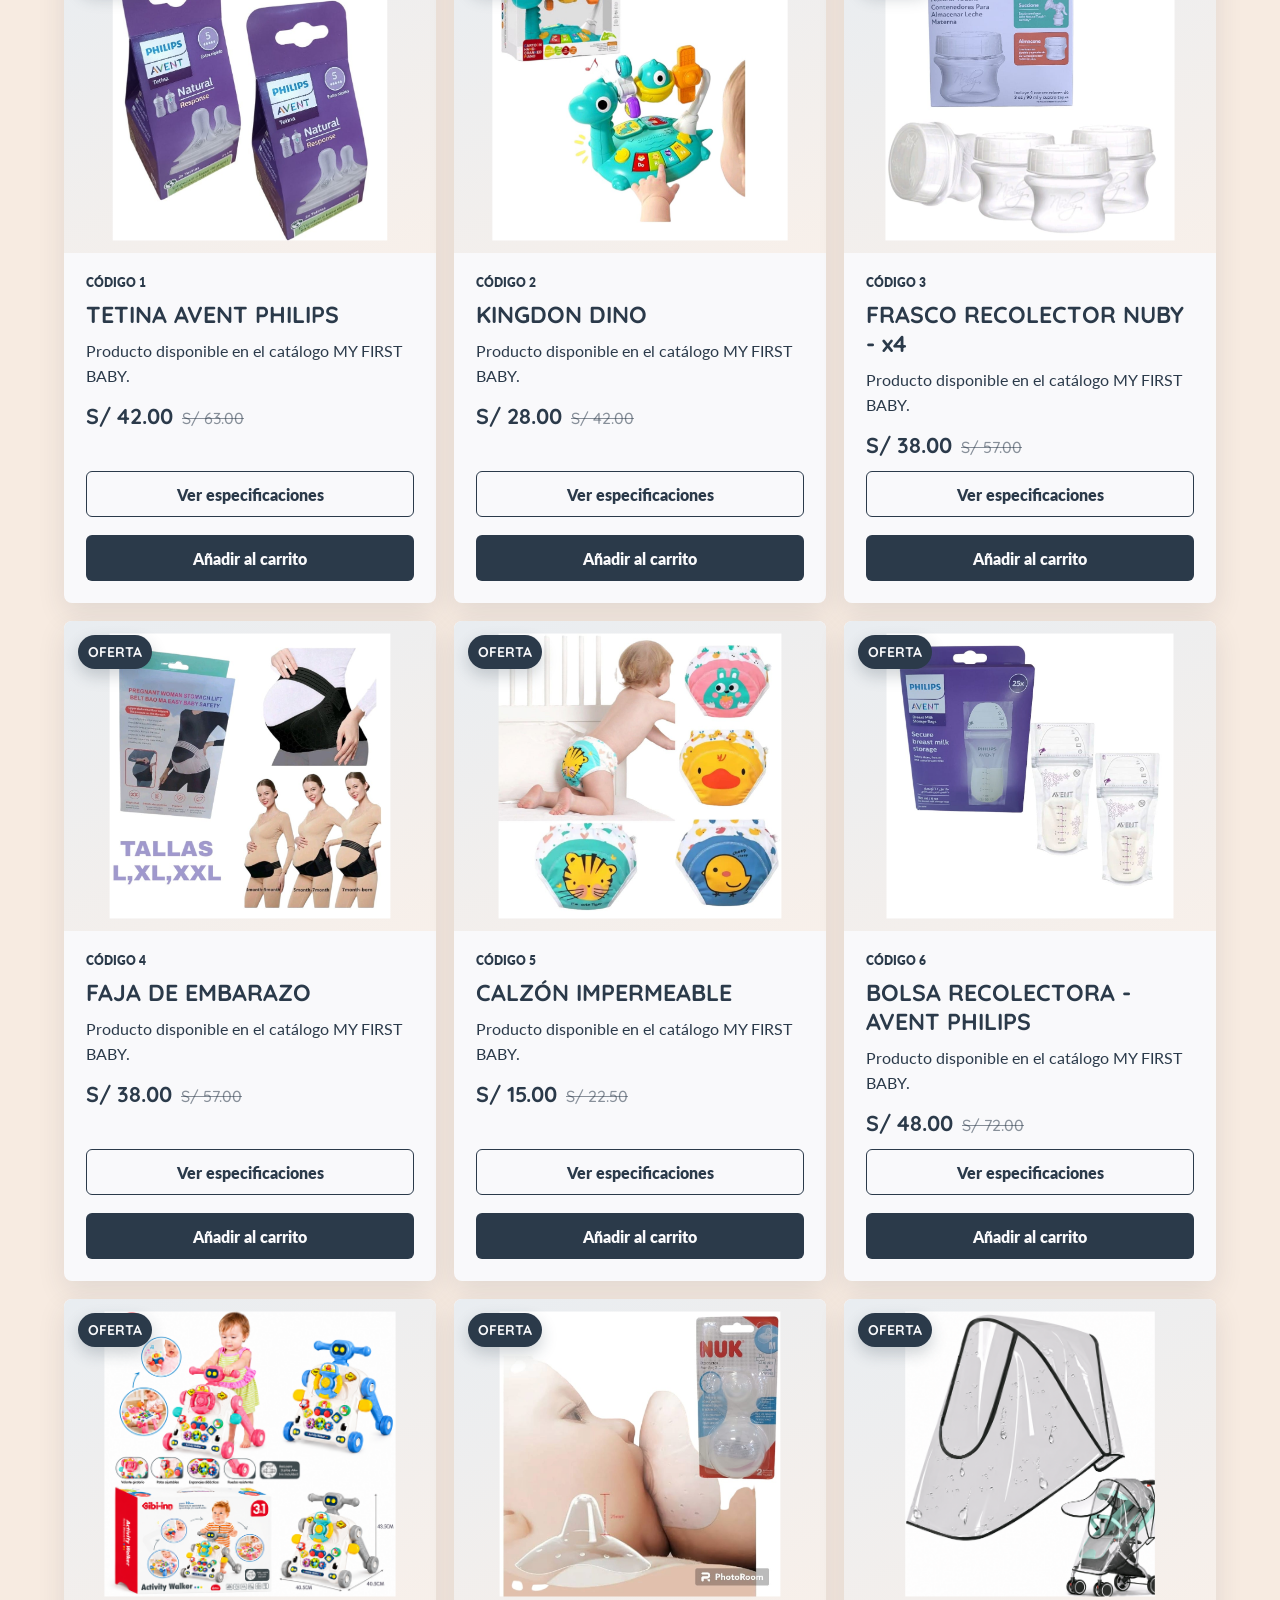
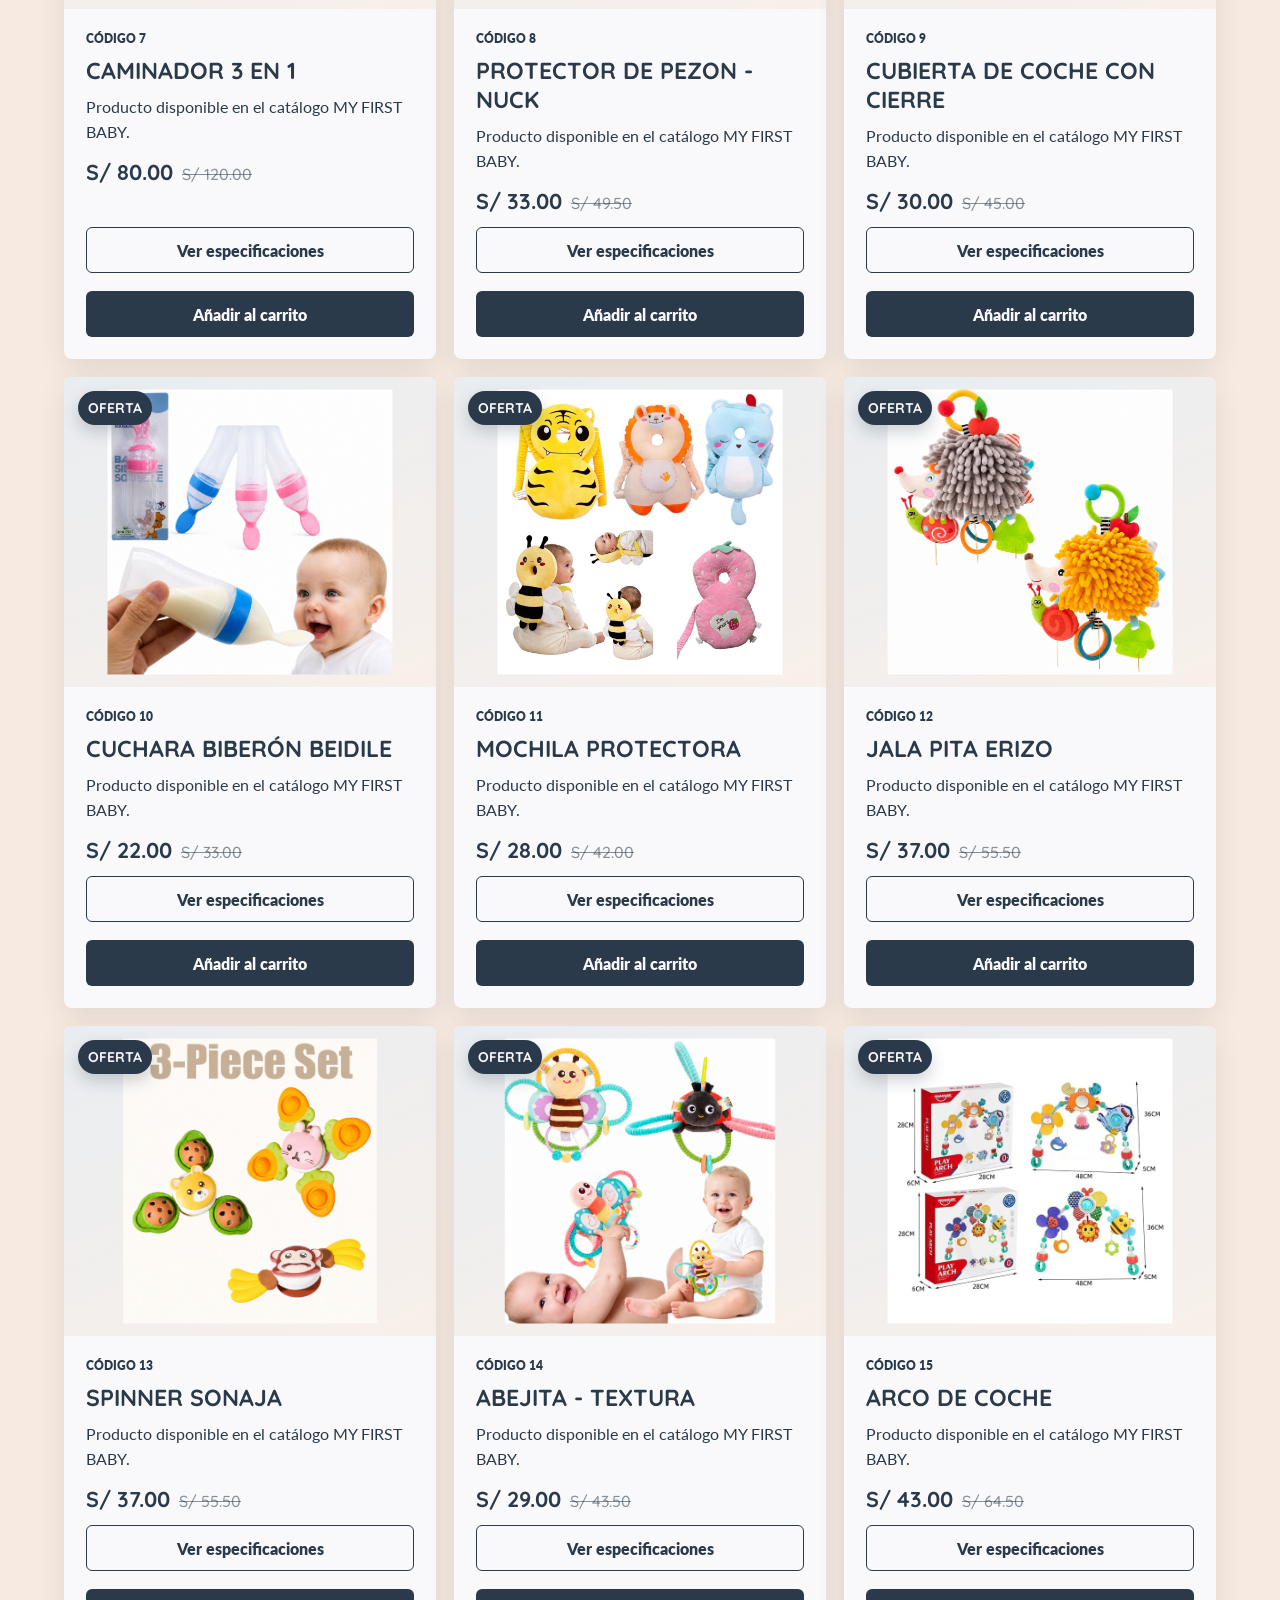
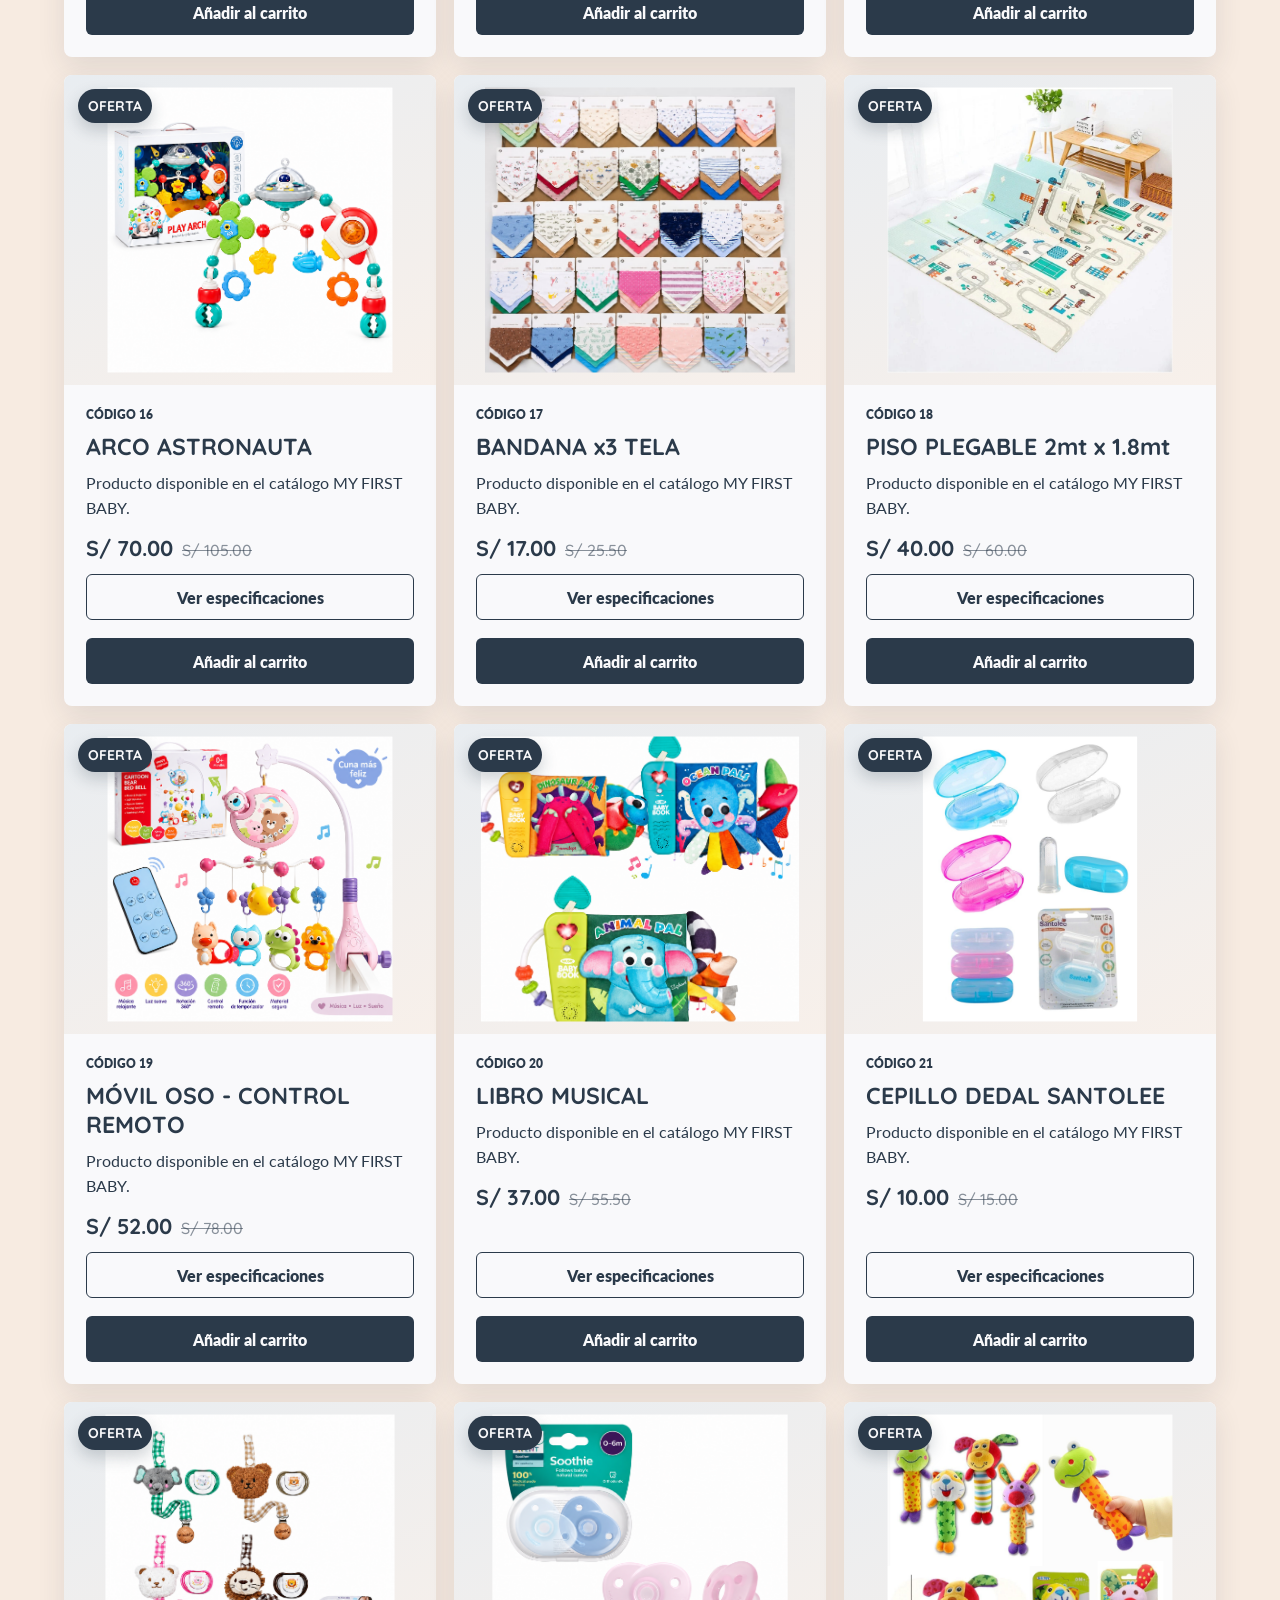
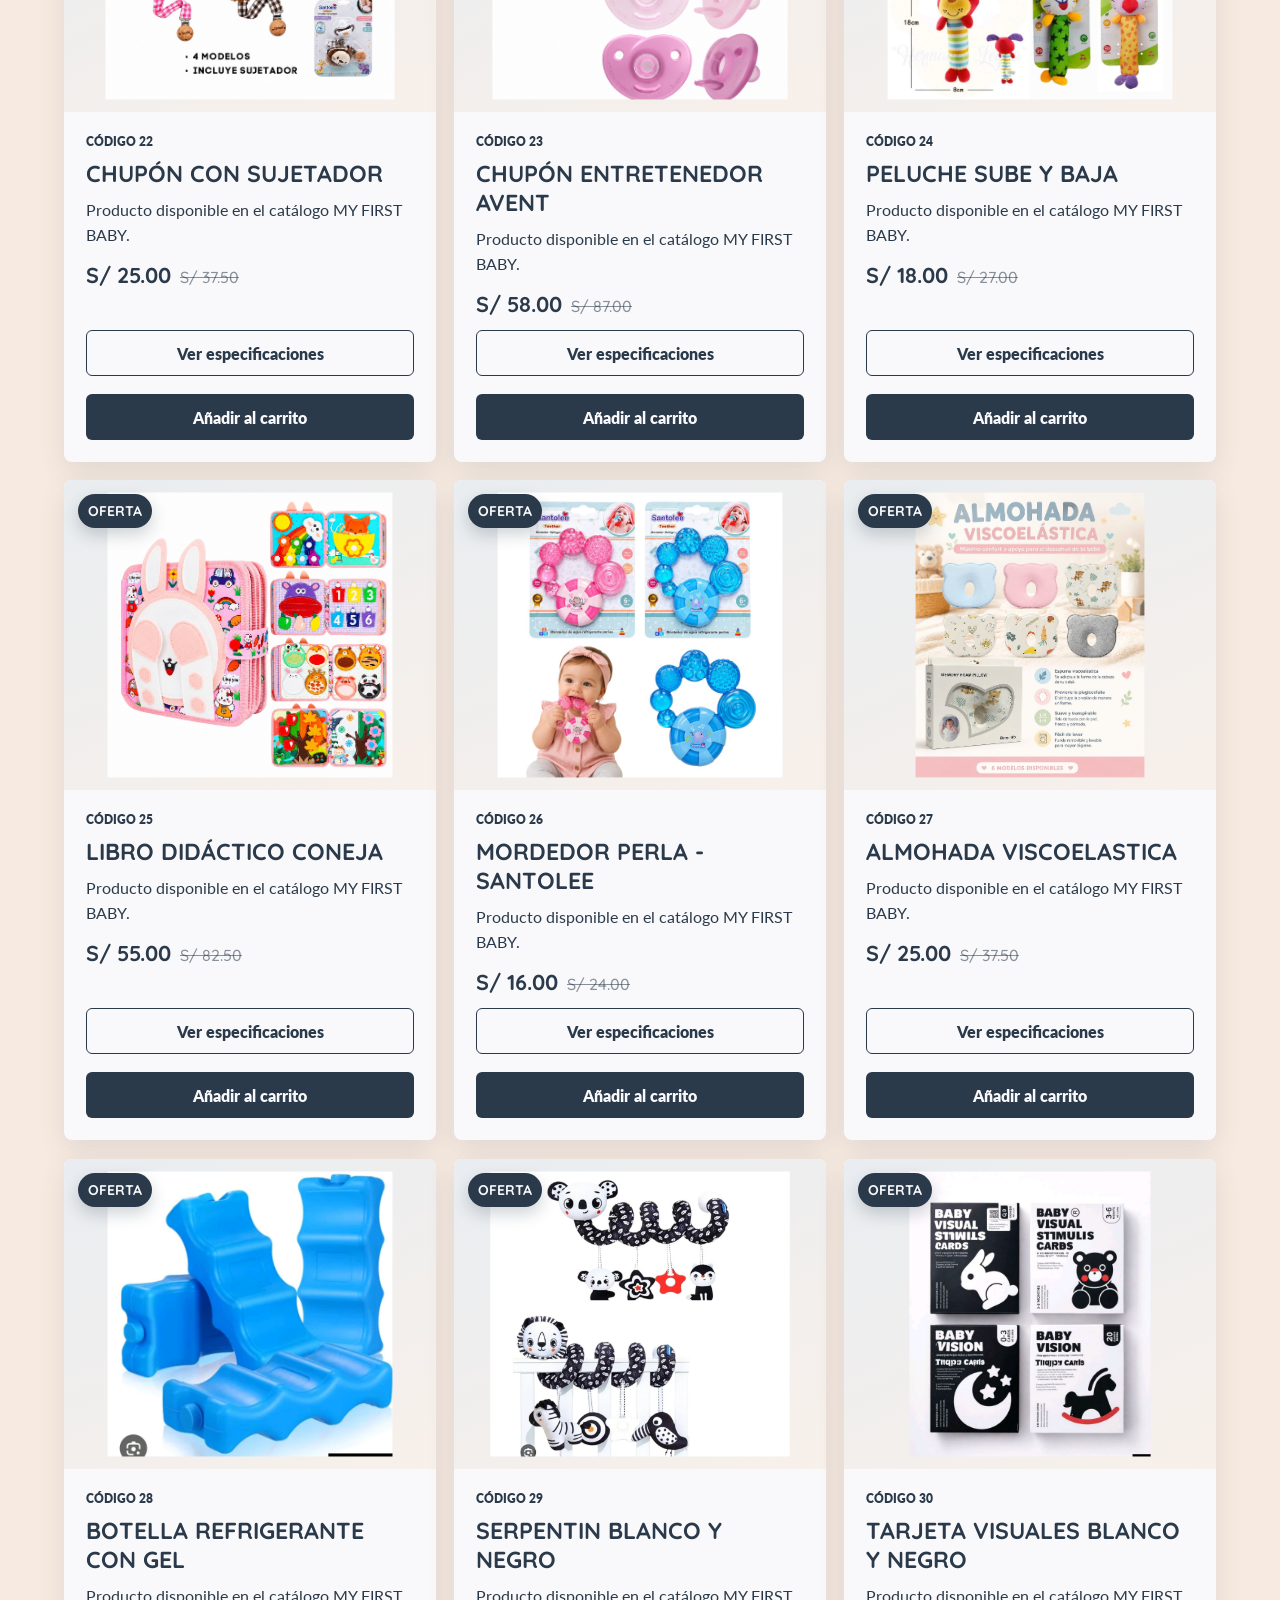
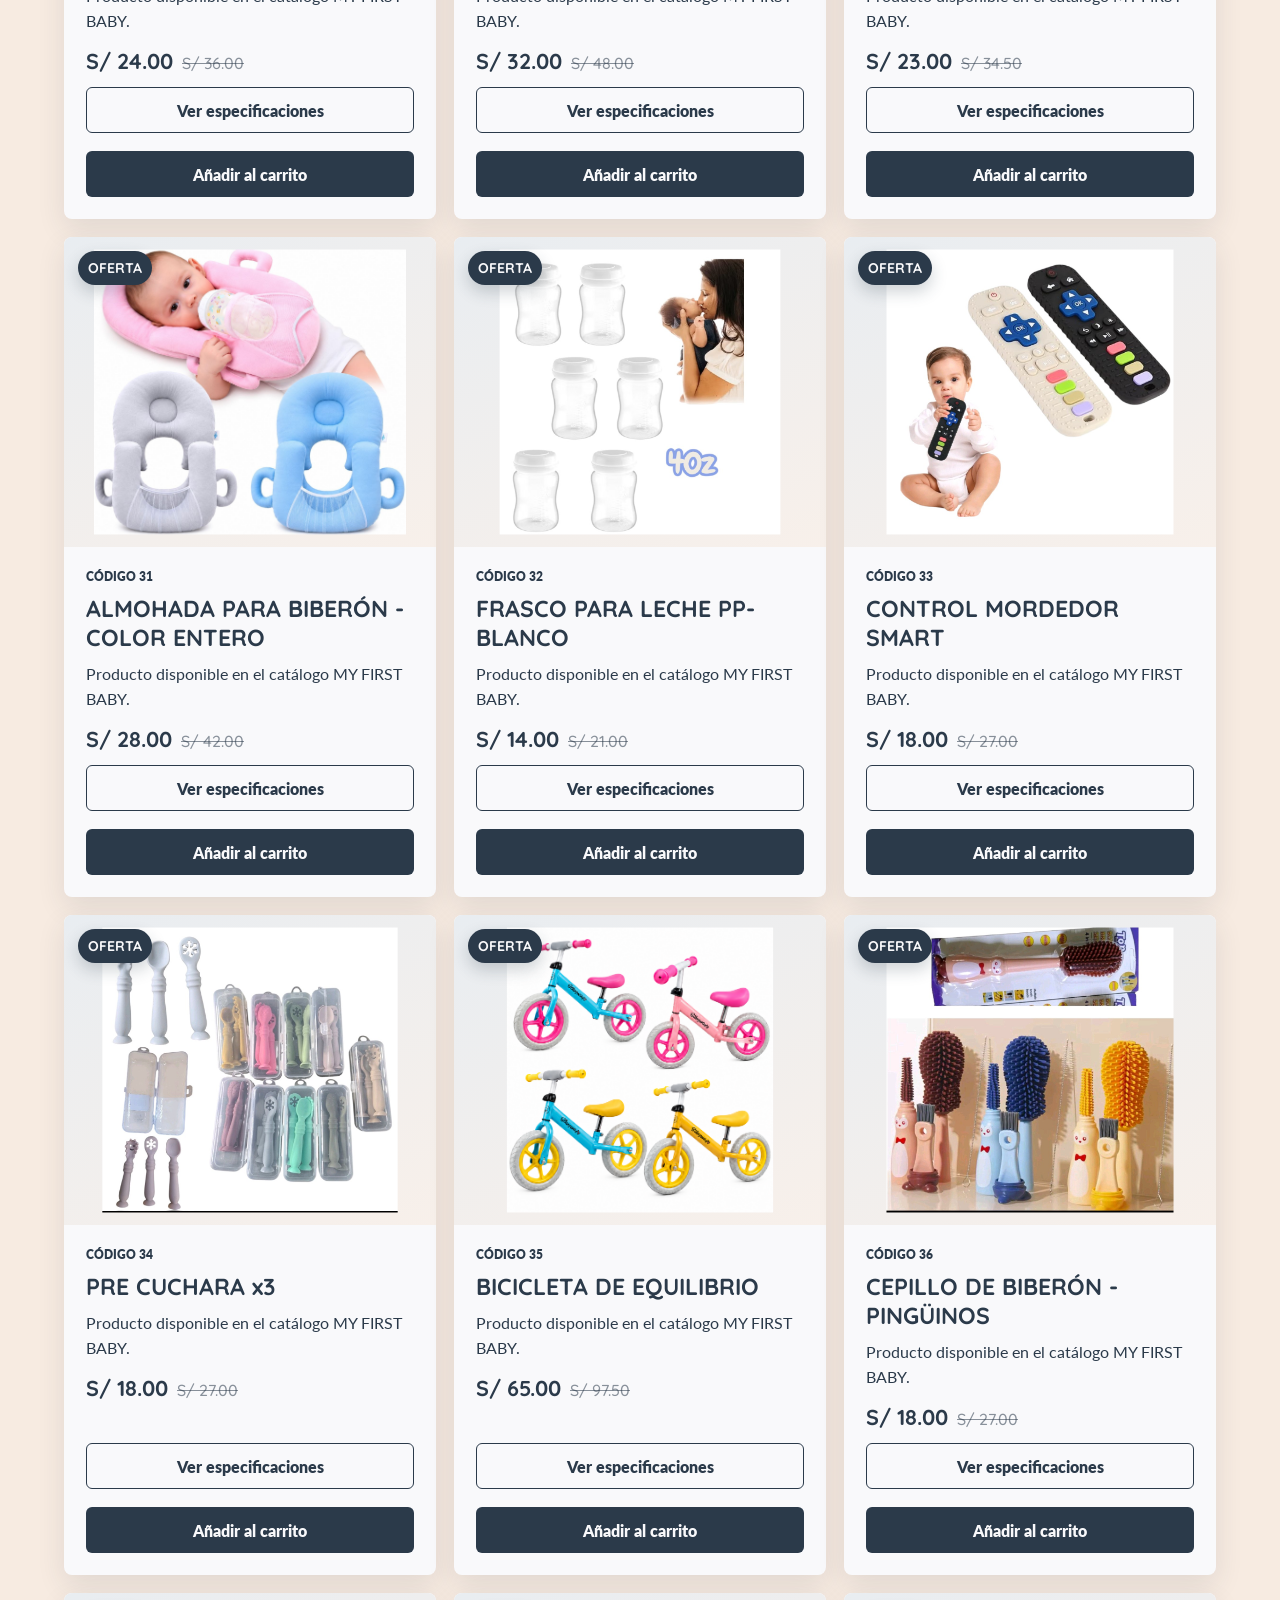
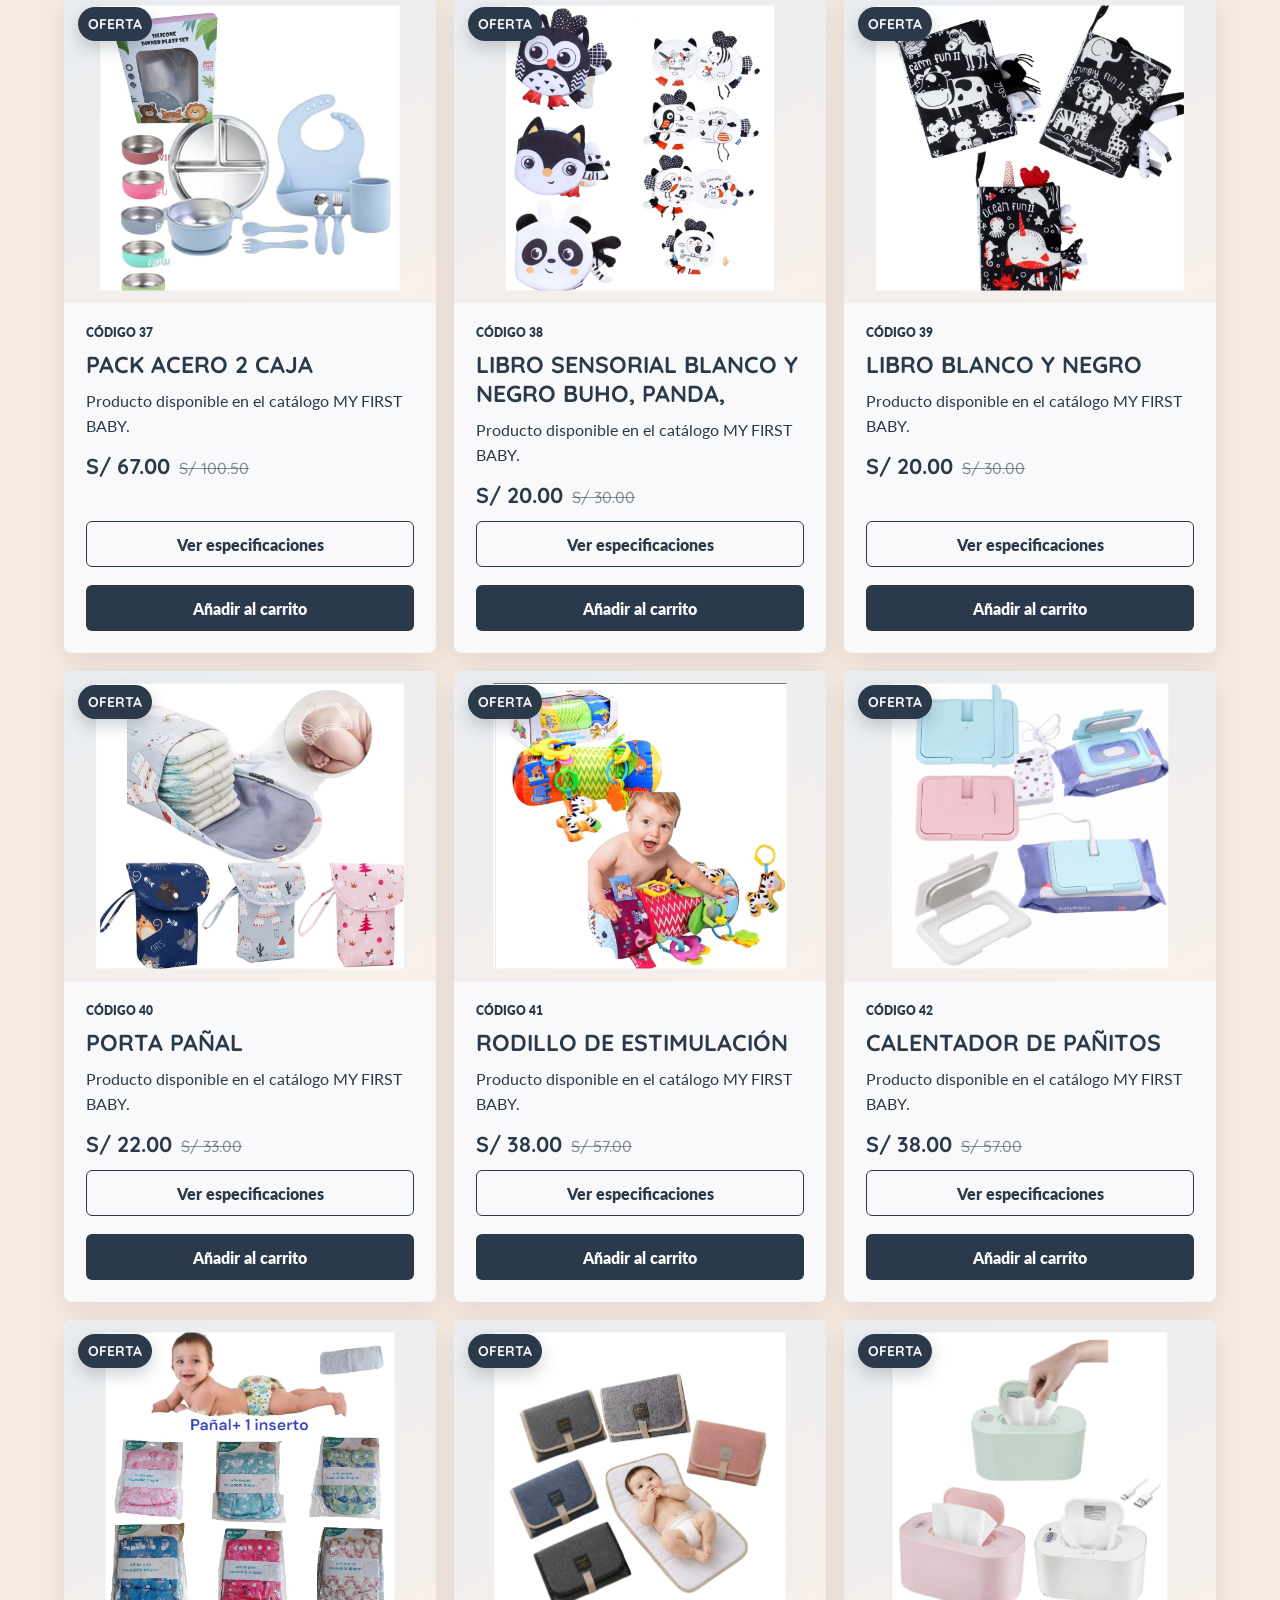
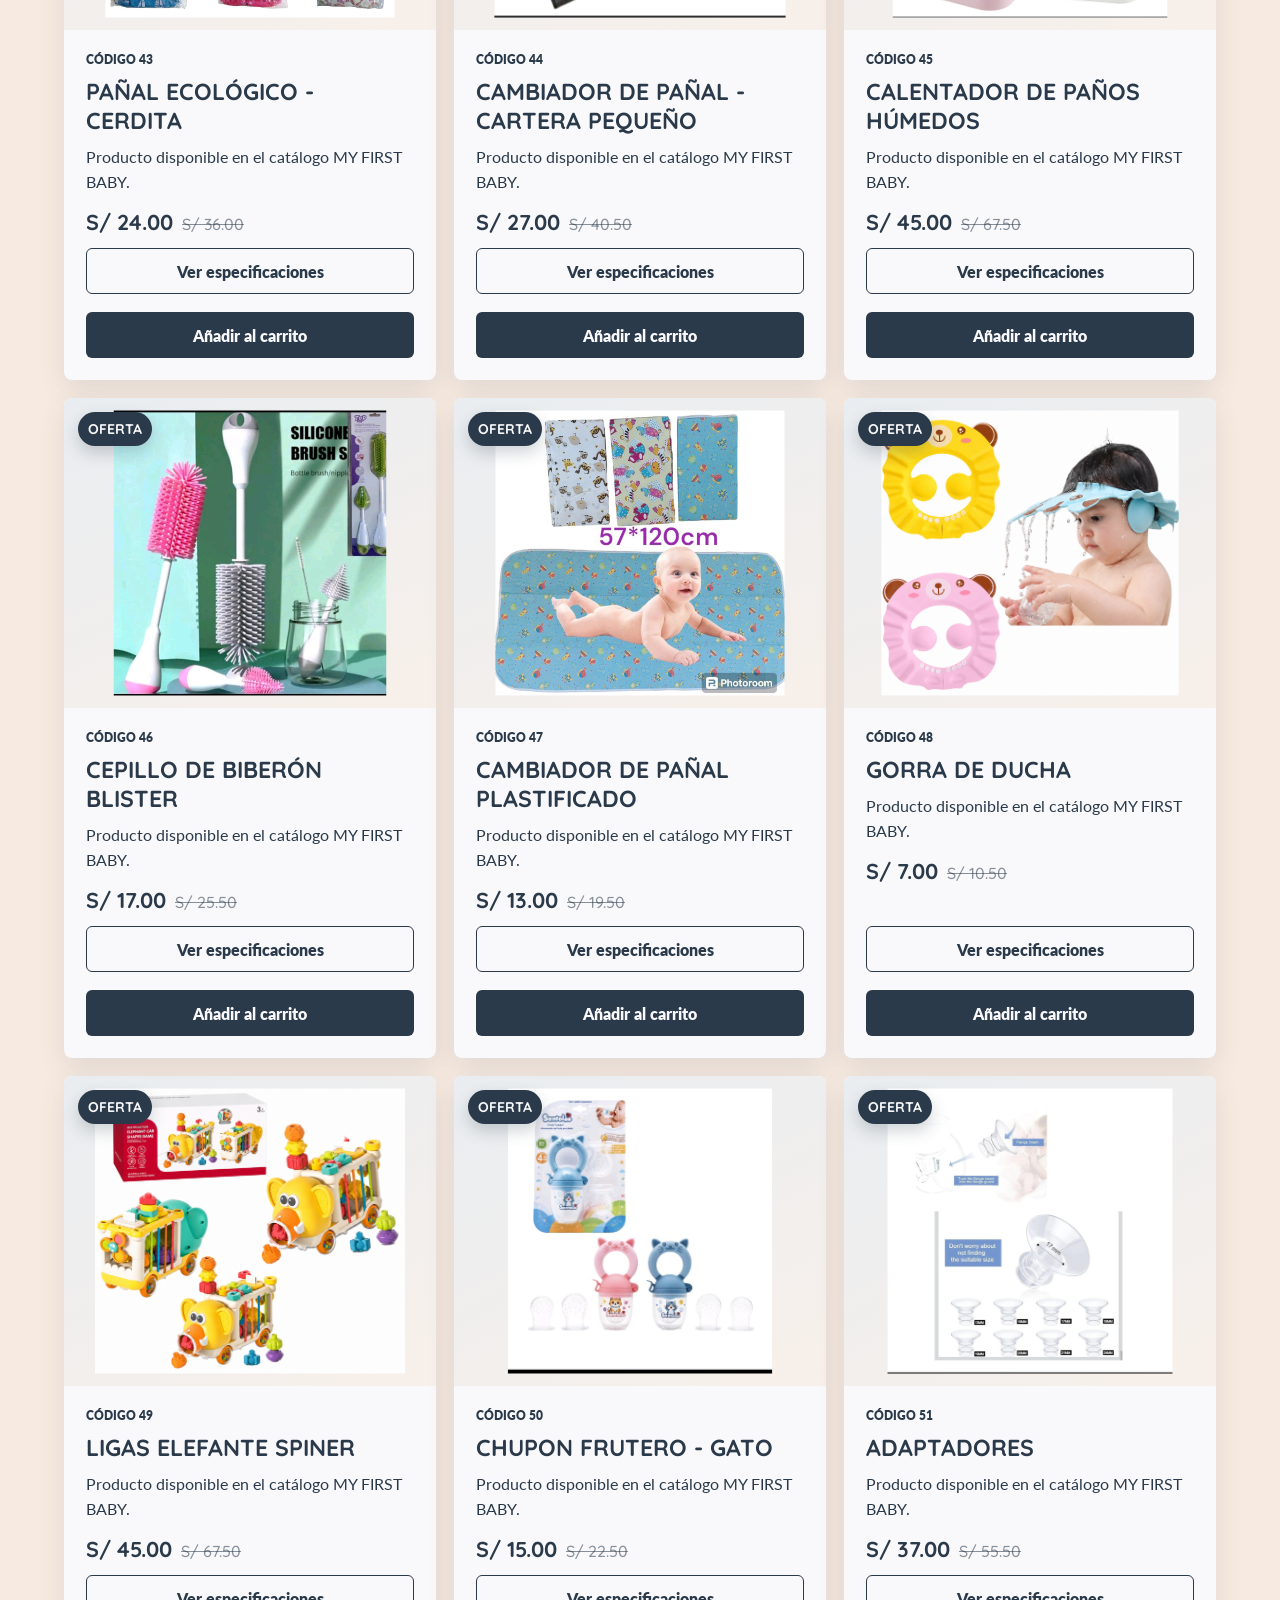
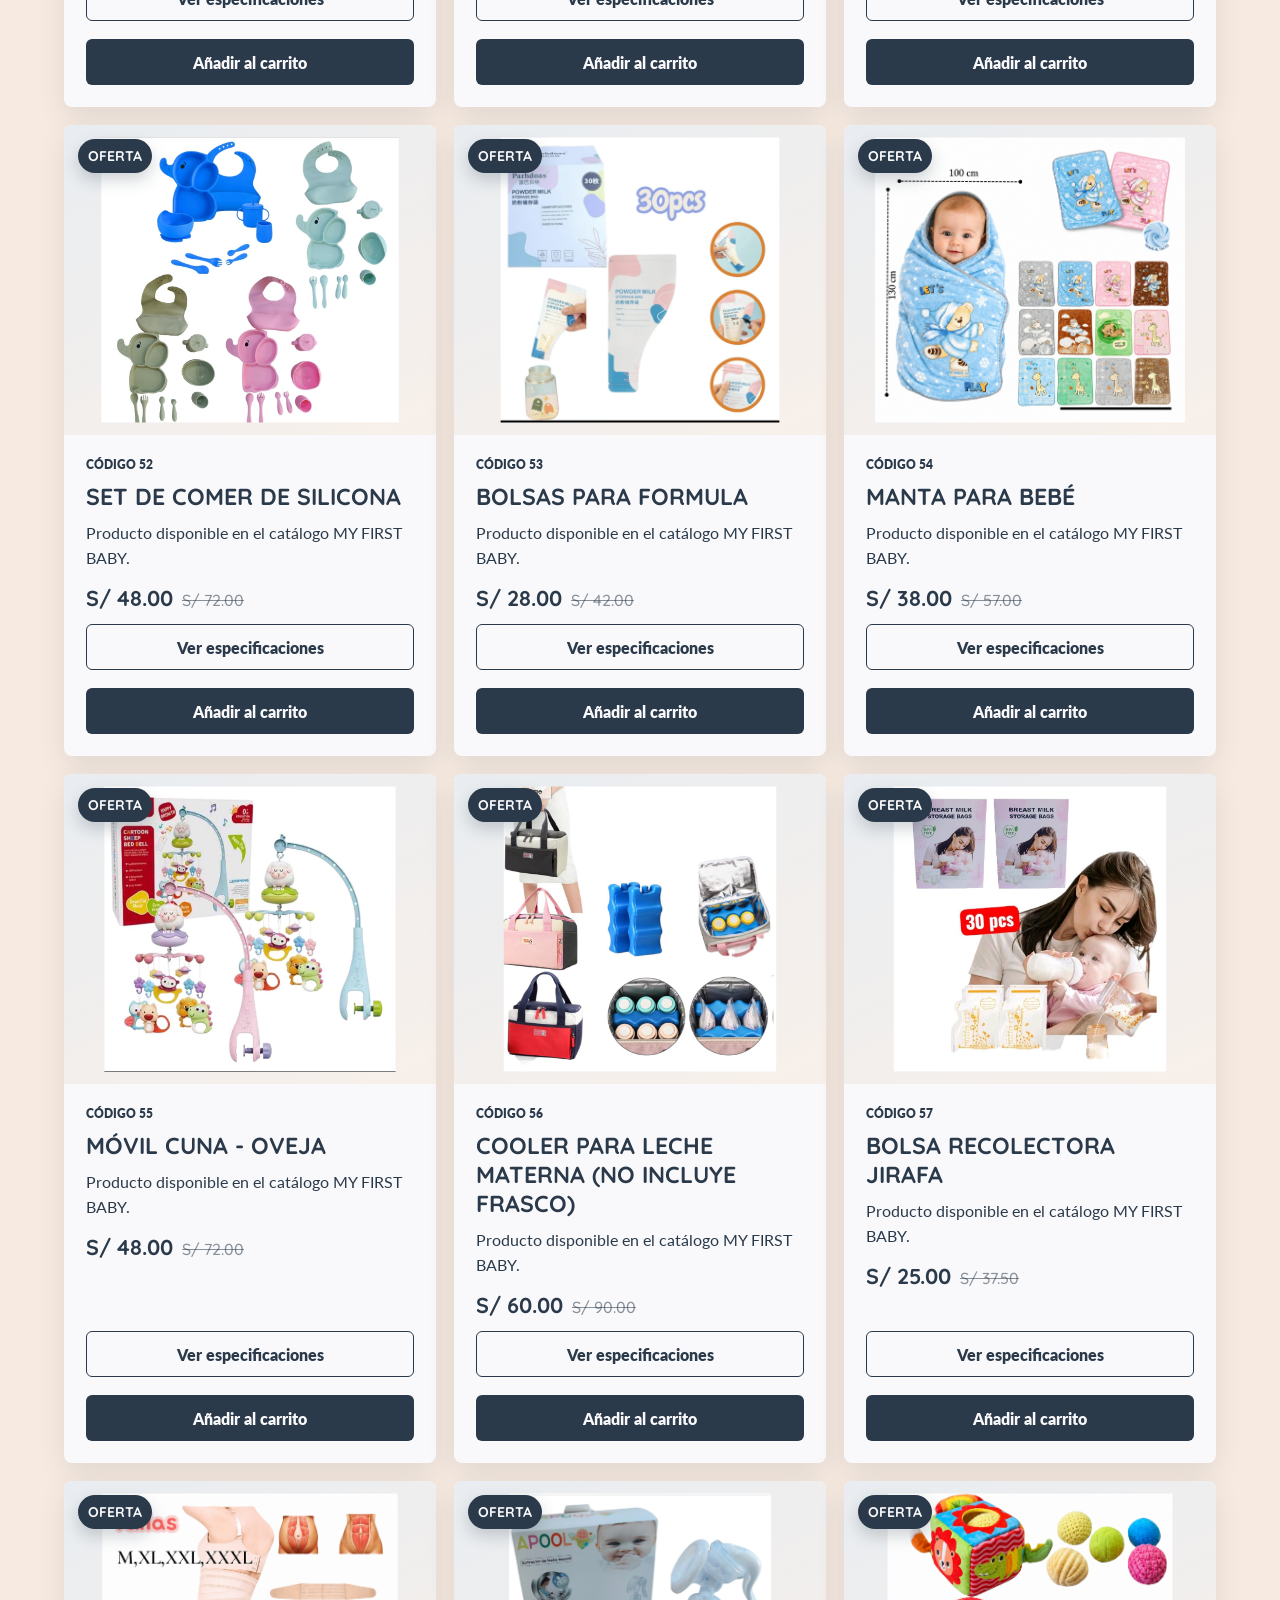
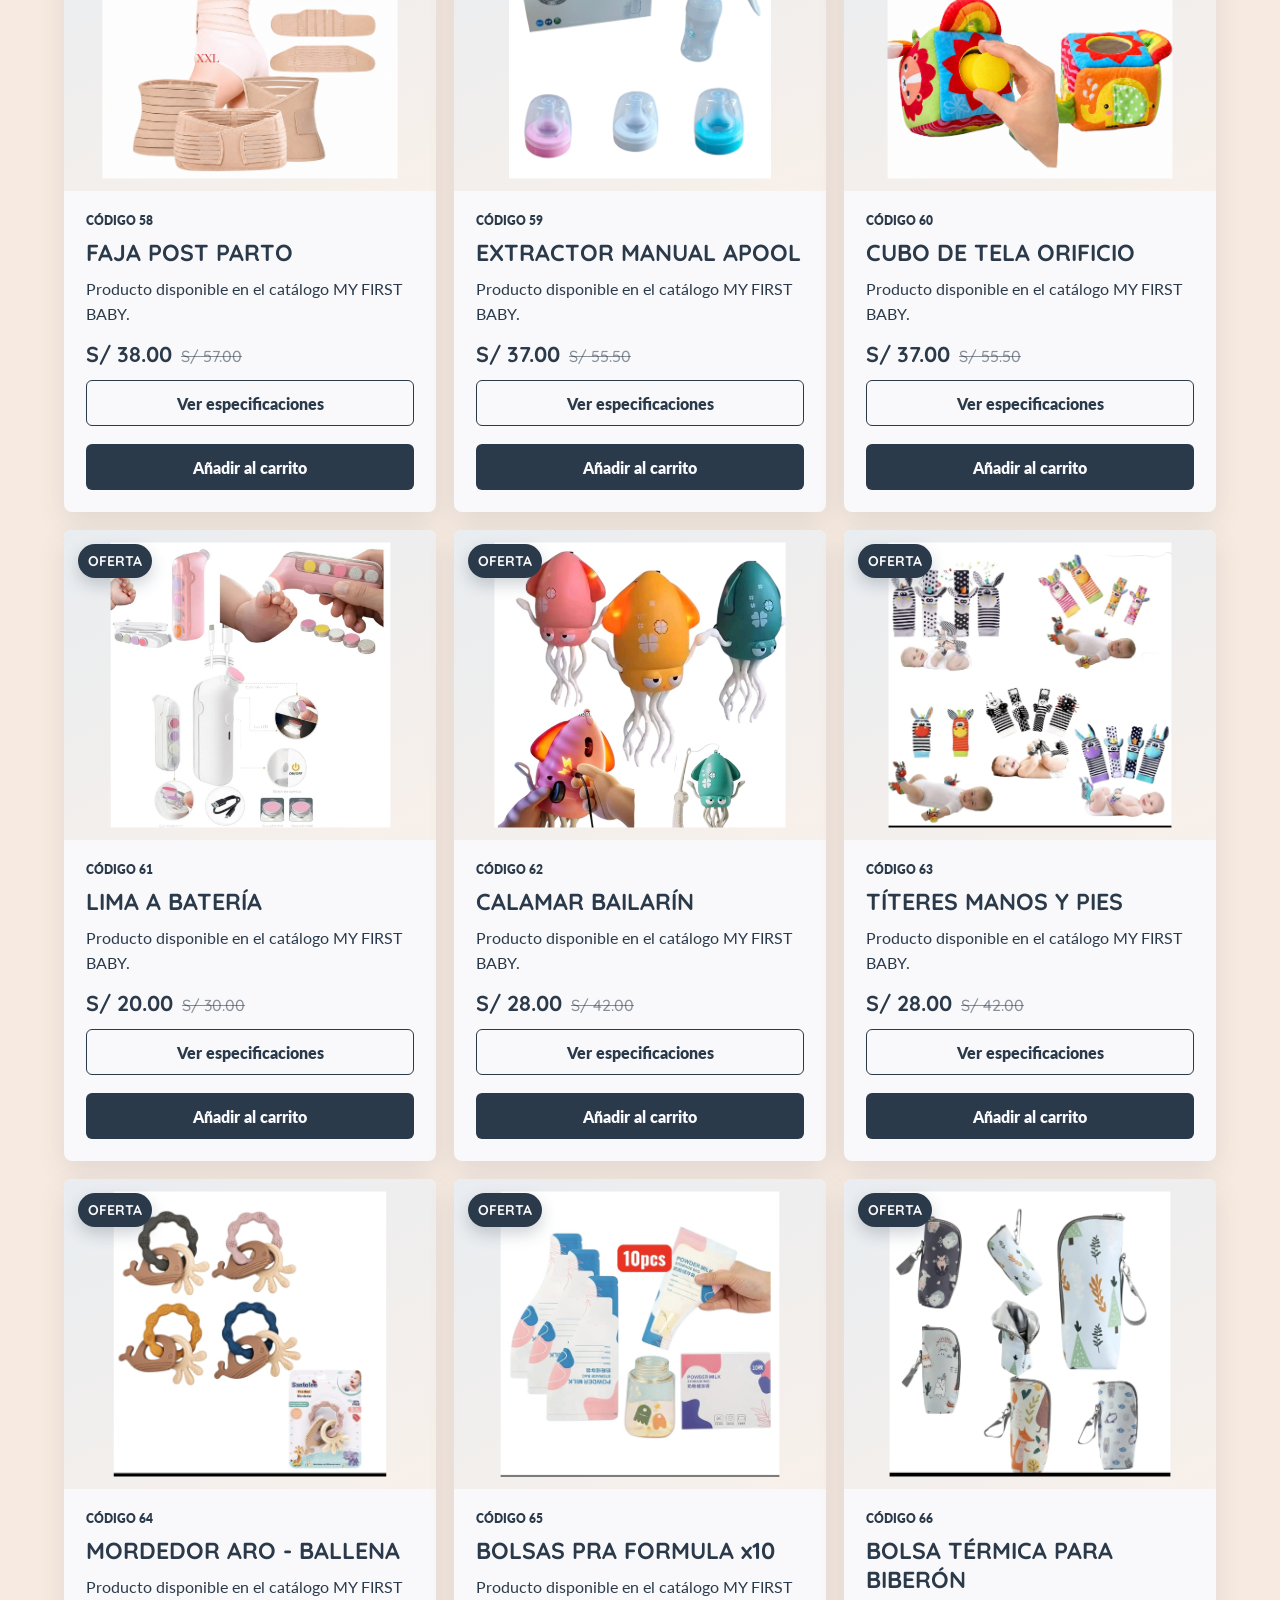
==== commit e7b19526: "Agrega extractor de leche manual" ====
--- a/index.html
+++ b/index.html
@@ -258,7 +258,7 @@
       </svg>
     </a>
 
-    <script src="catalog-products.js?v=20261111-1"></script>
-    <script src="script.js?v=20261111-1"></script>
+    <script src="catalog-products.js?v=20261111-2"></script>
+    <script src="script.js?v=20261111-2"></script>
   </body>
 </html>
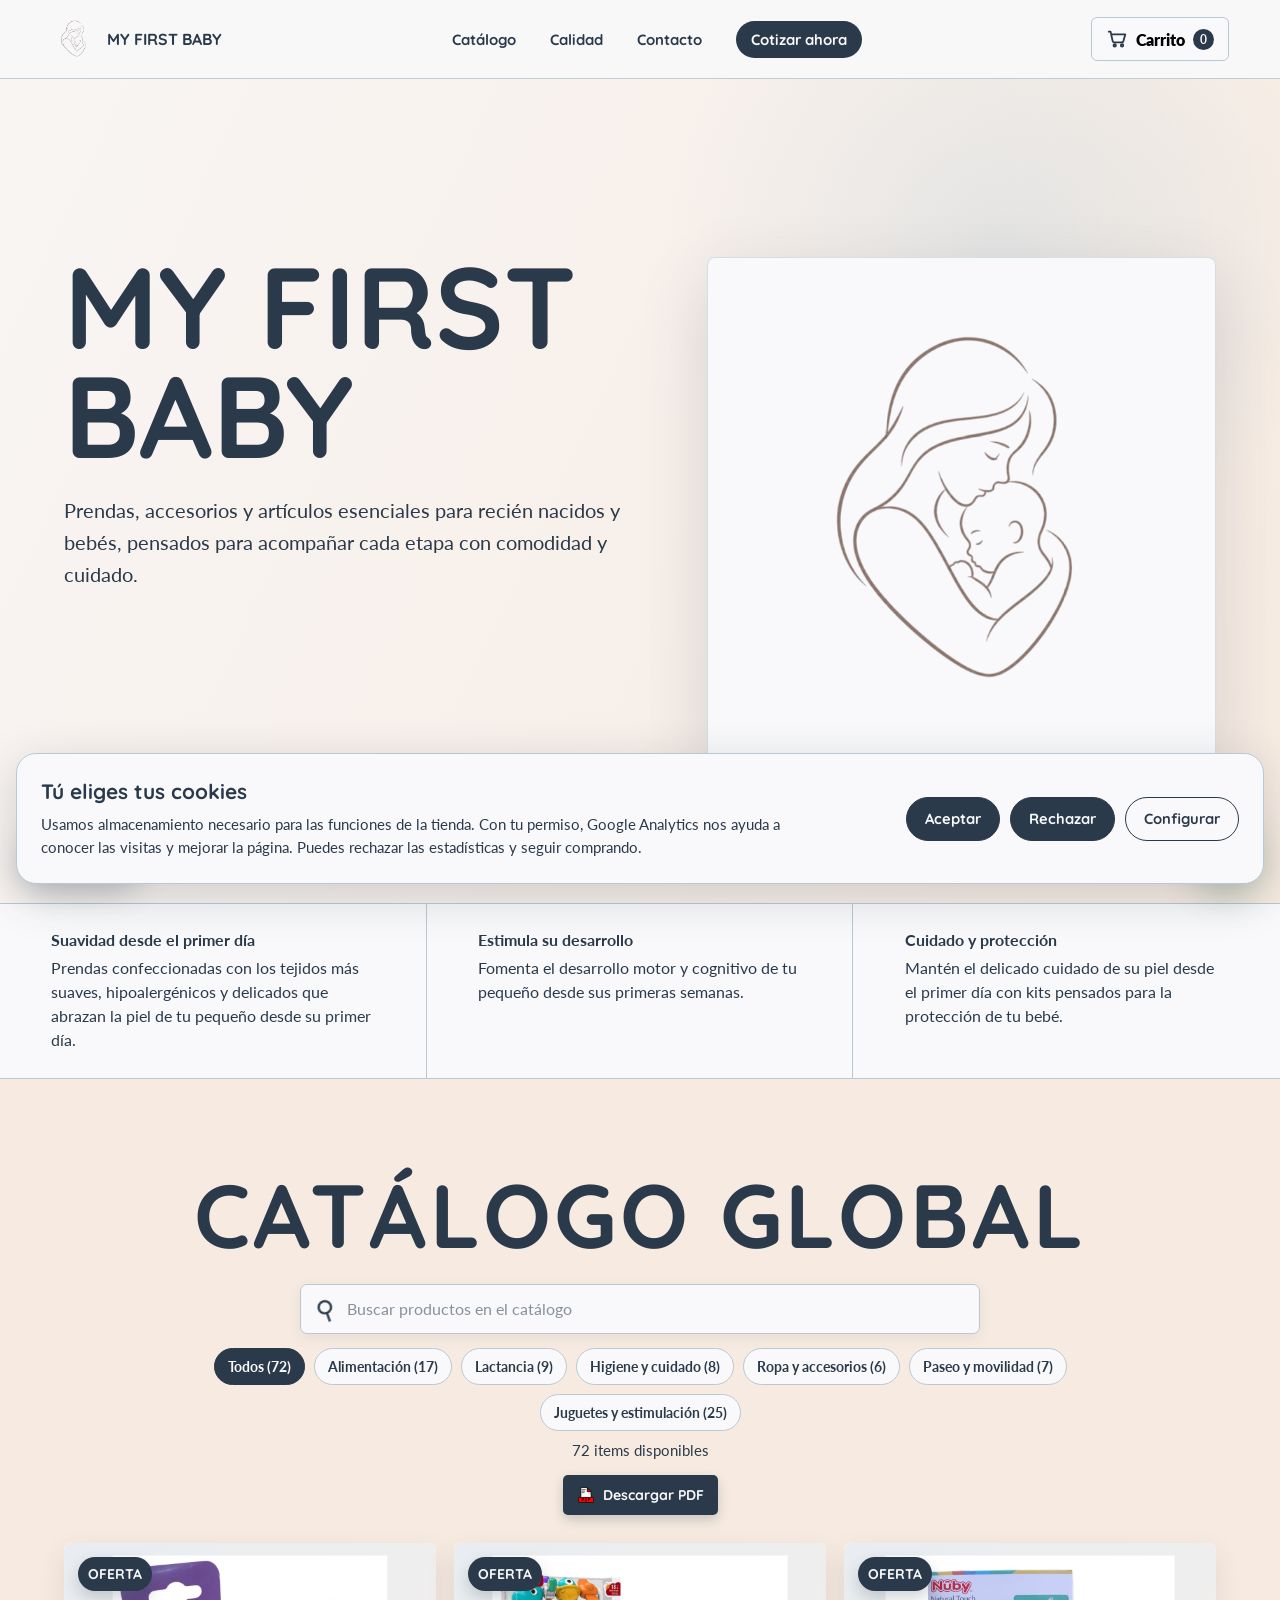
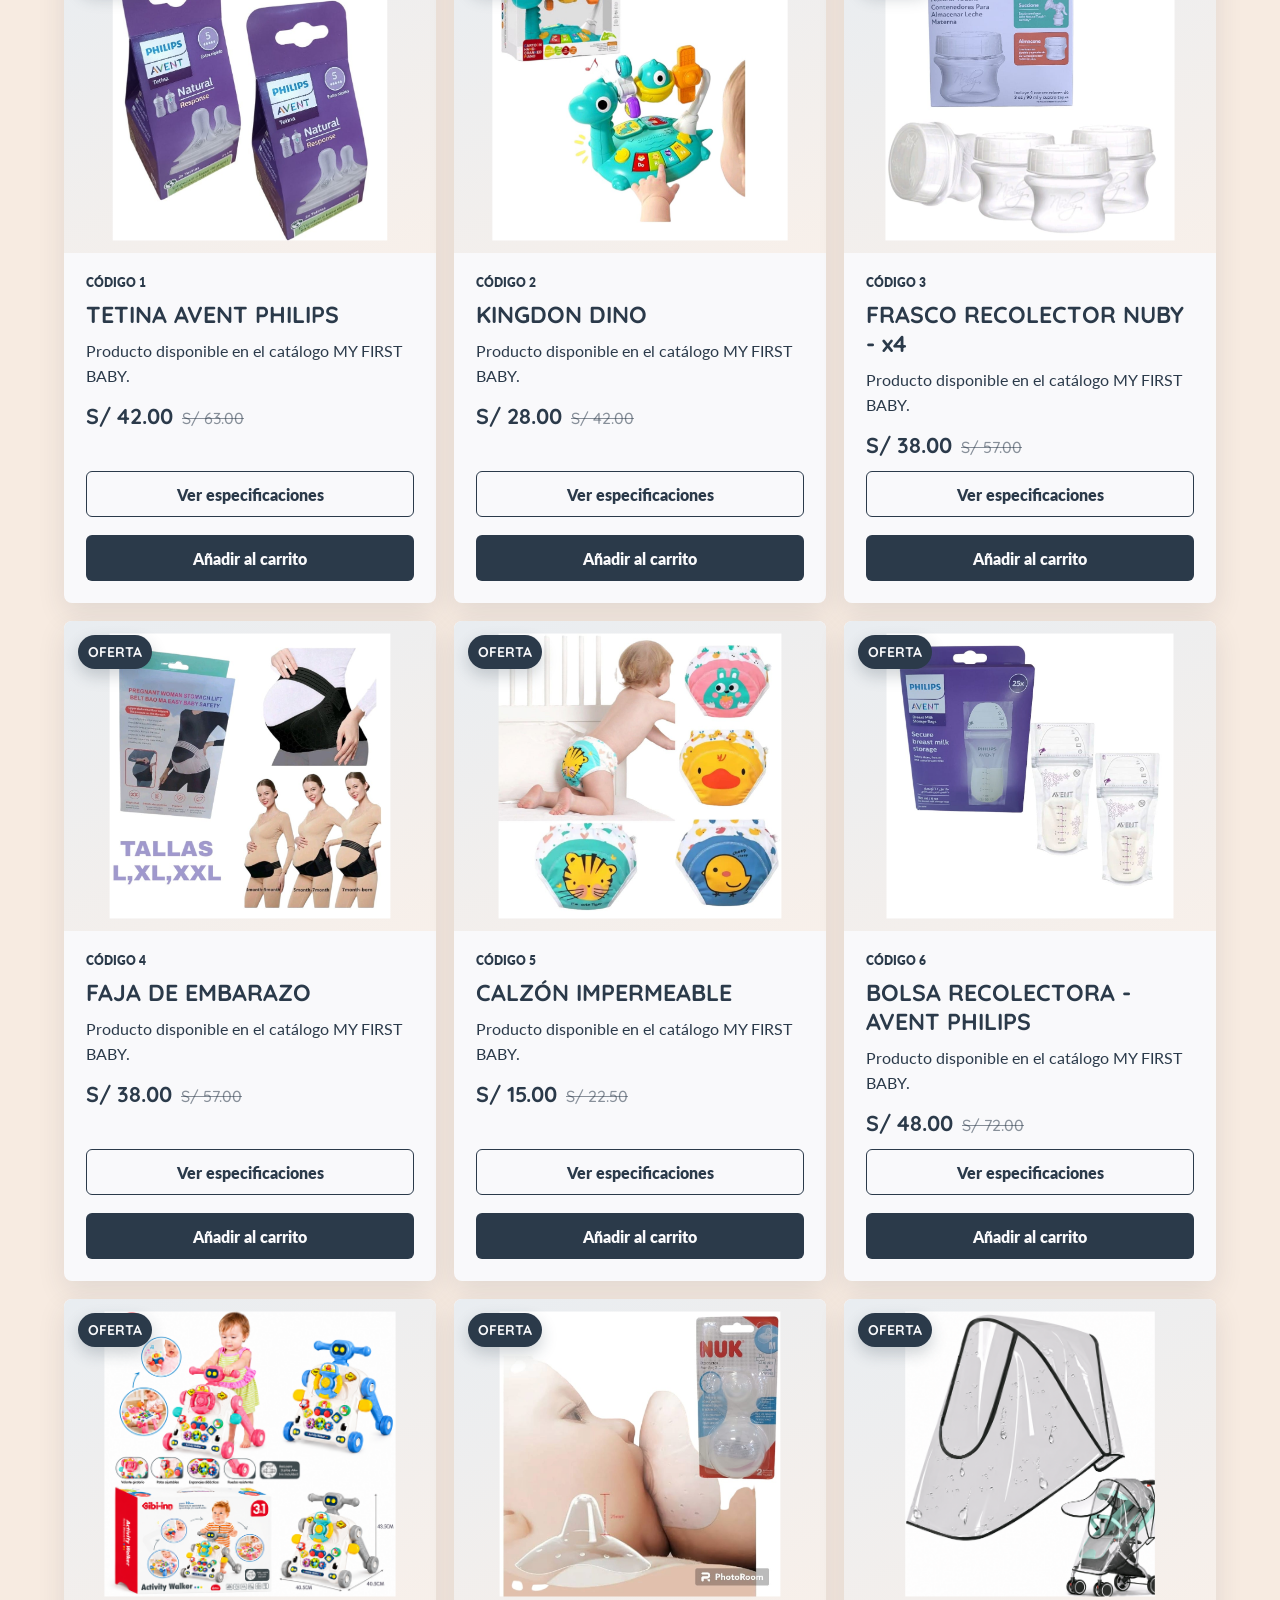
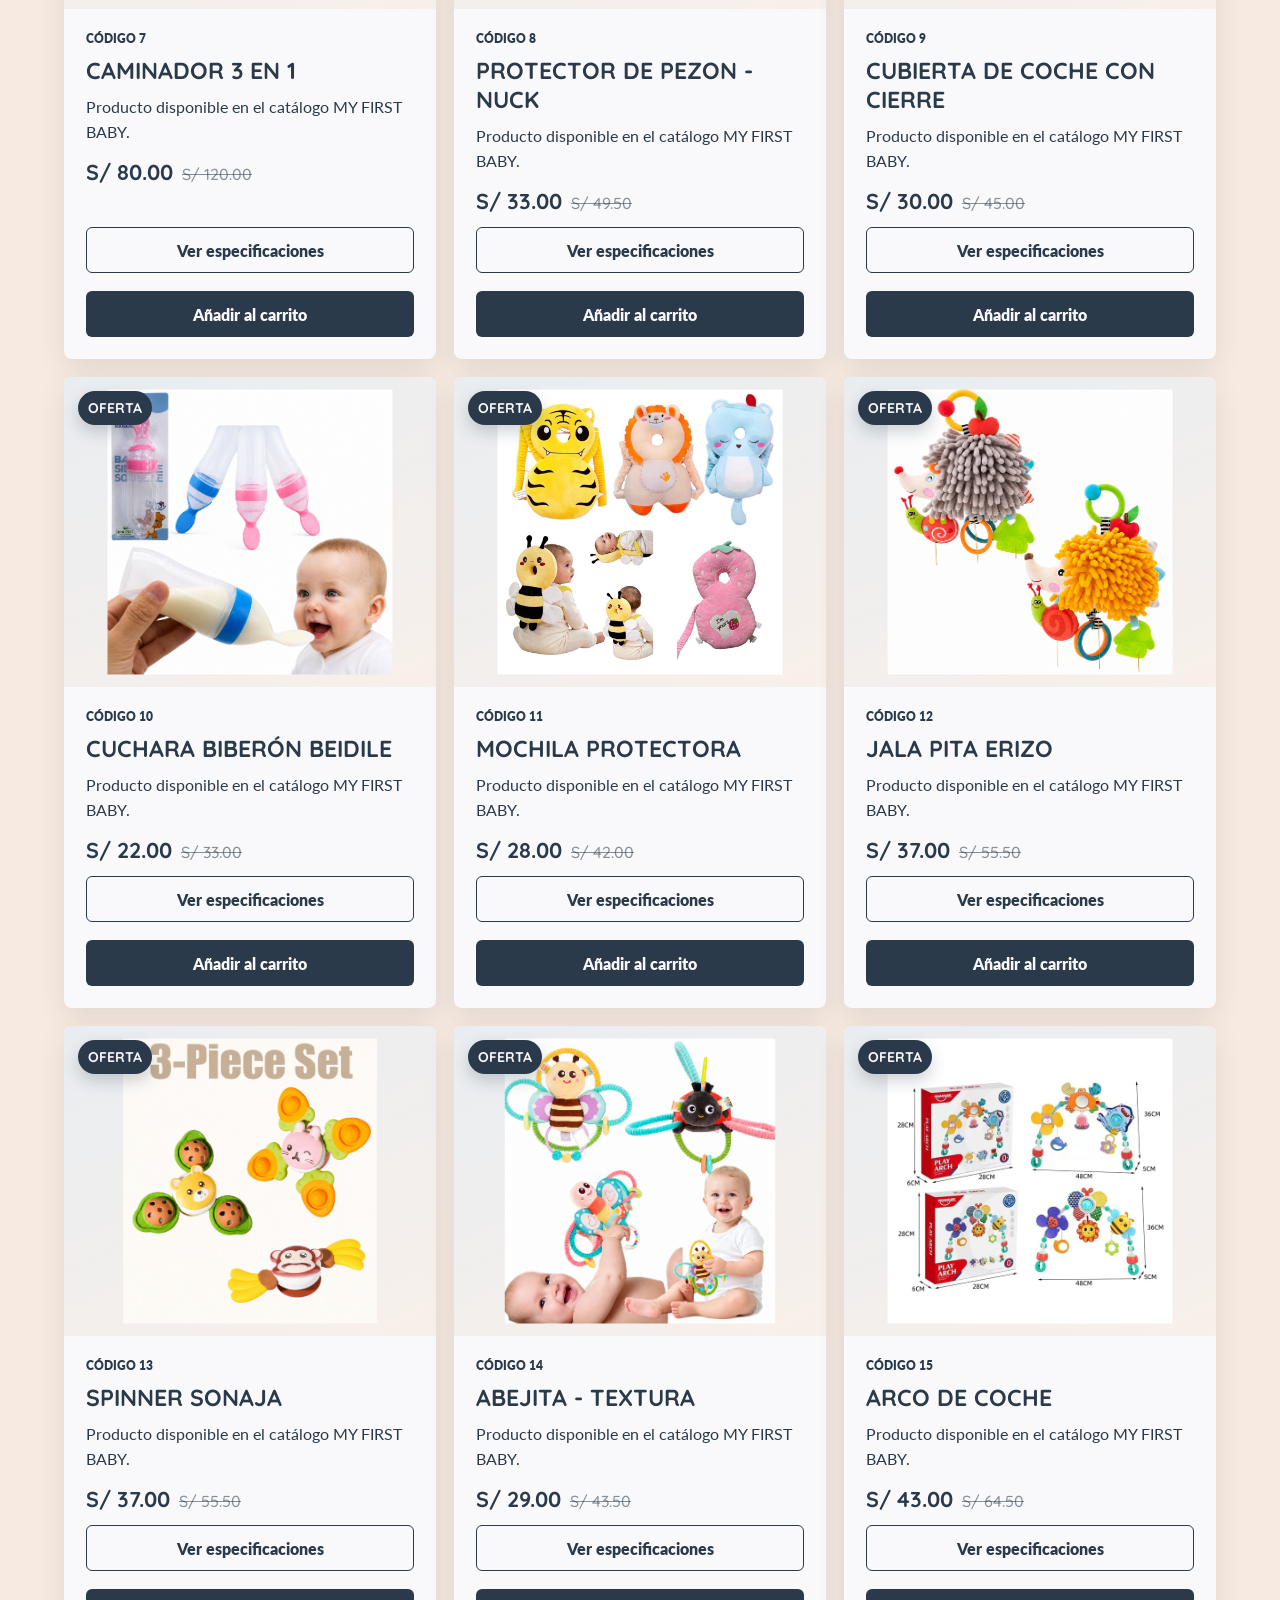
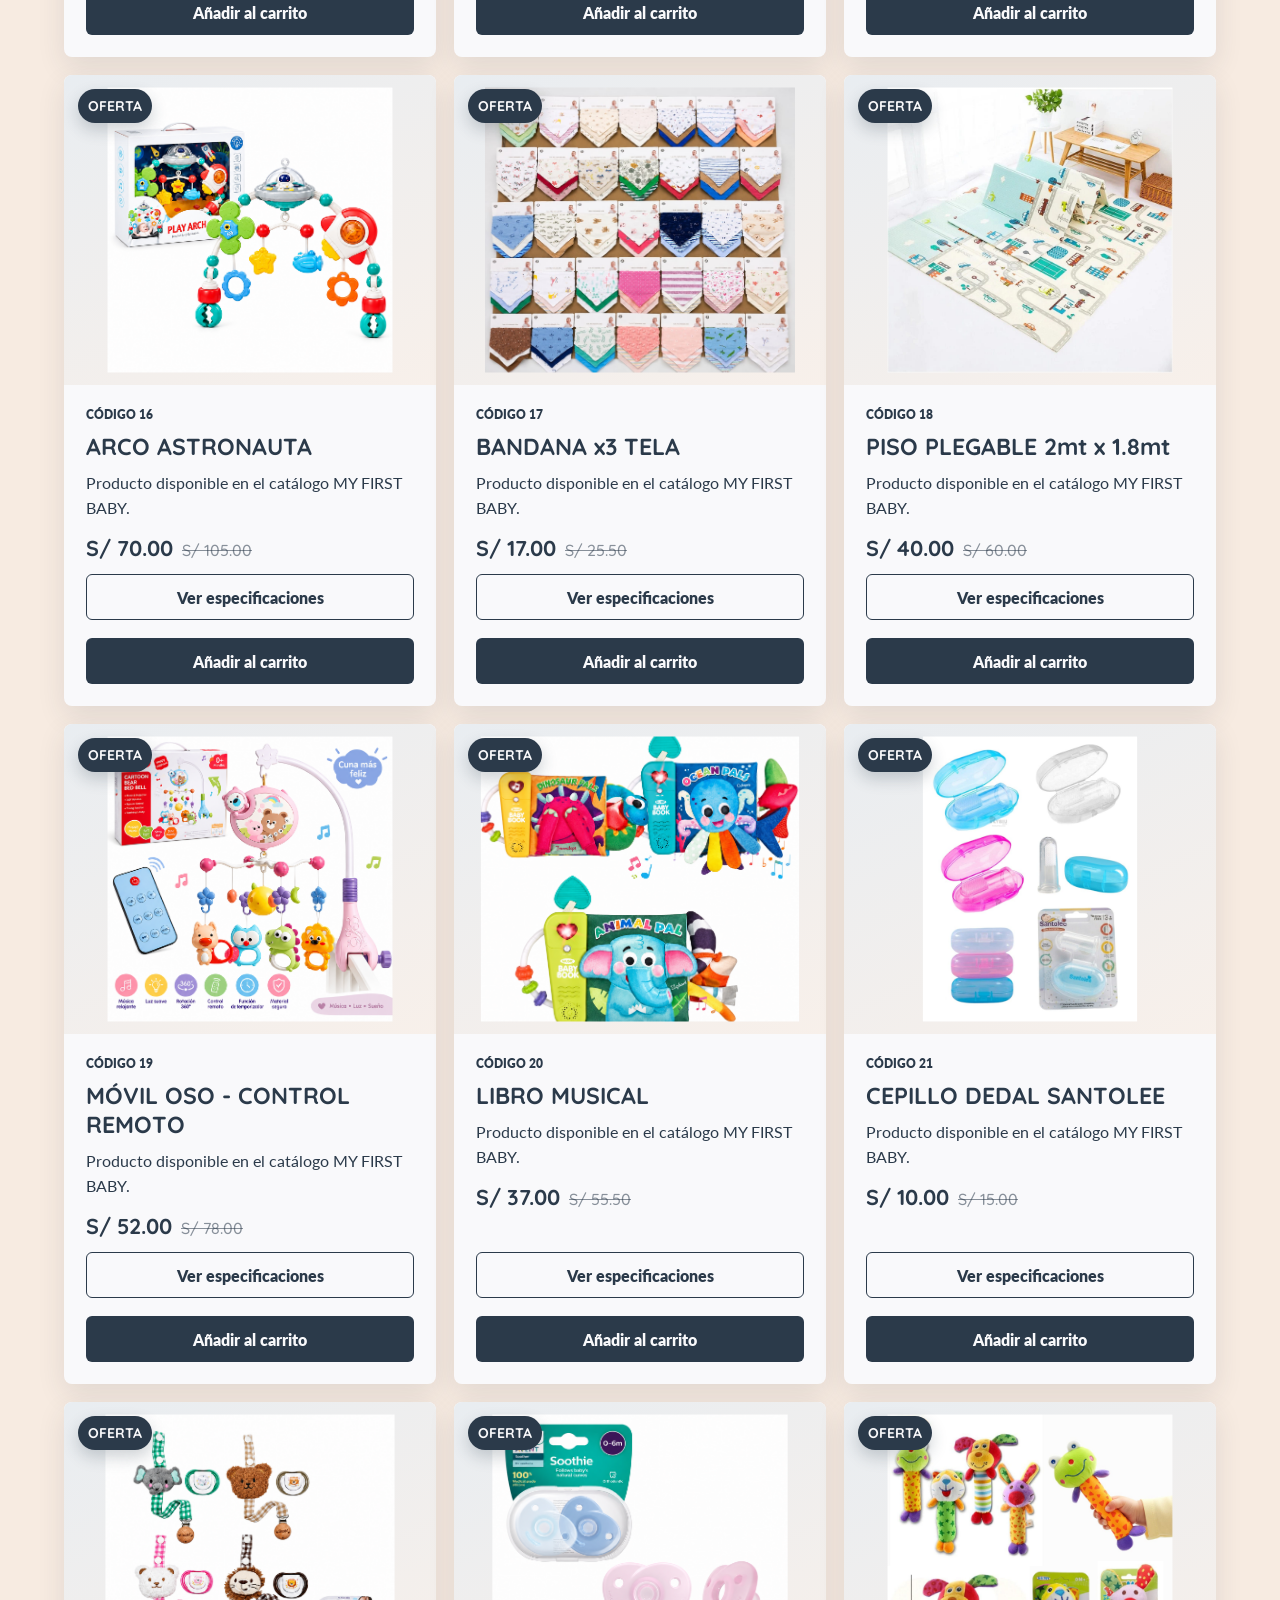
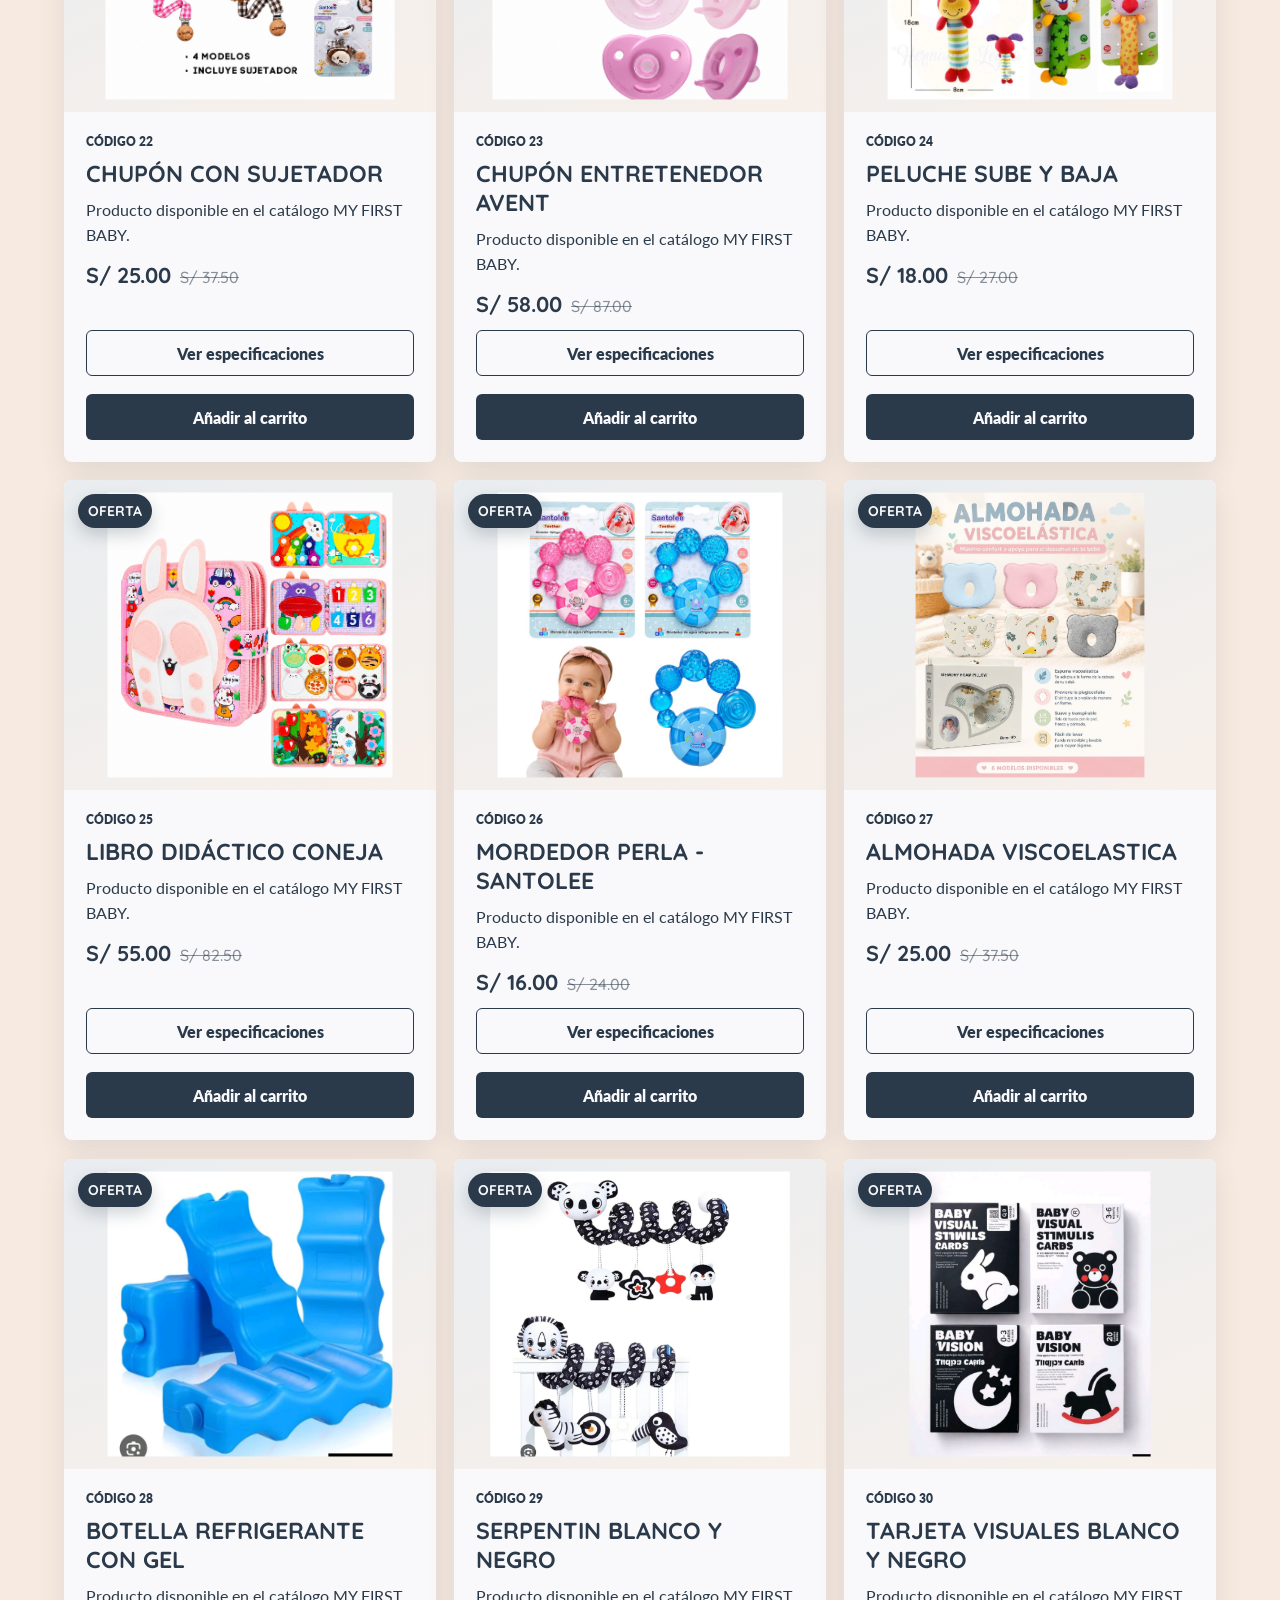
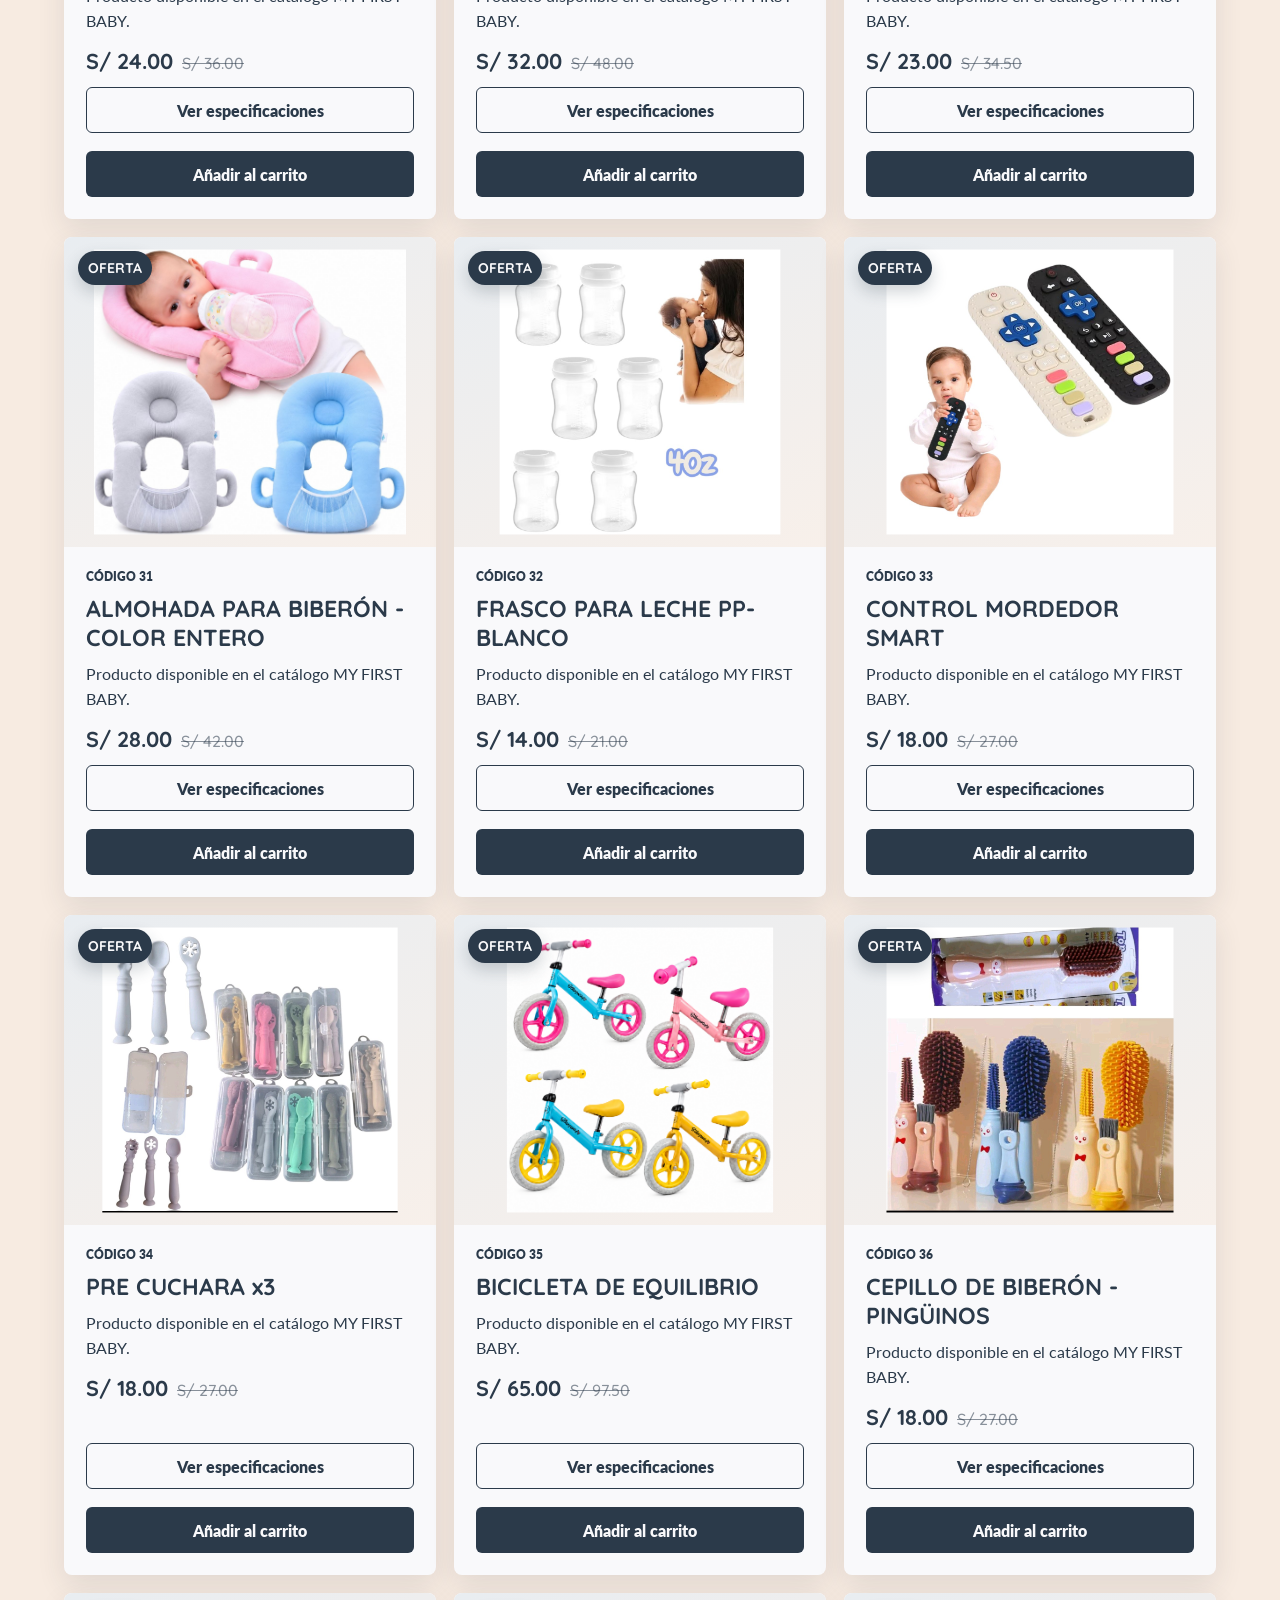
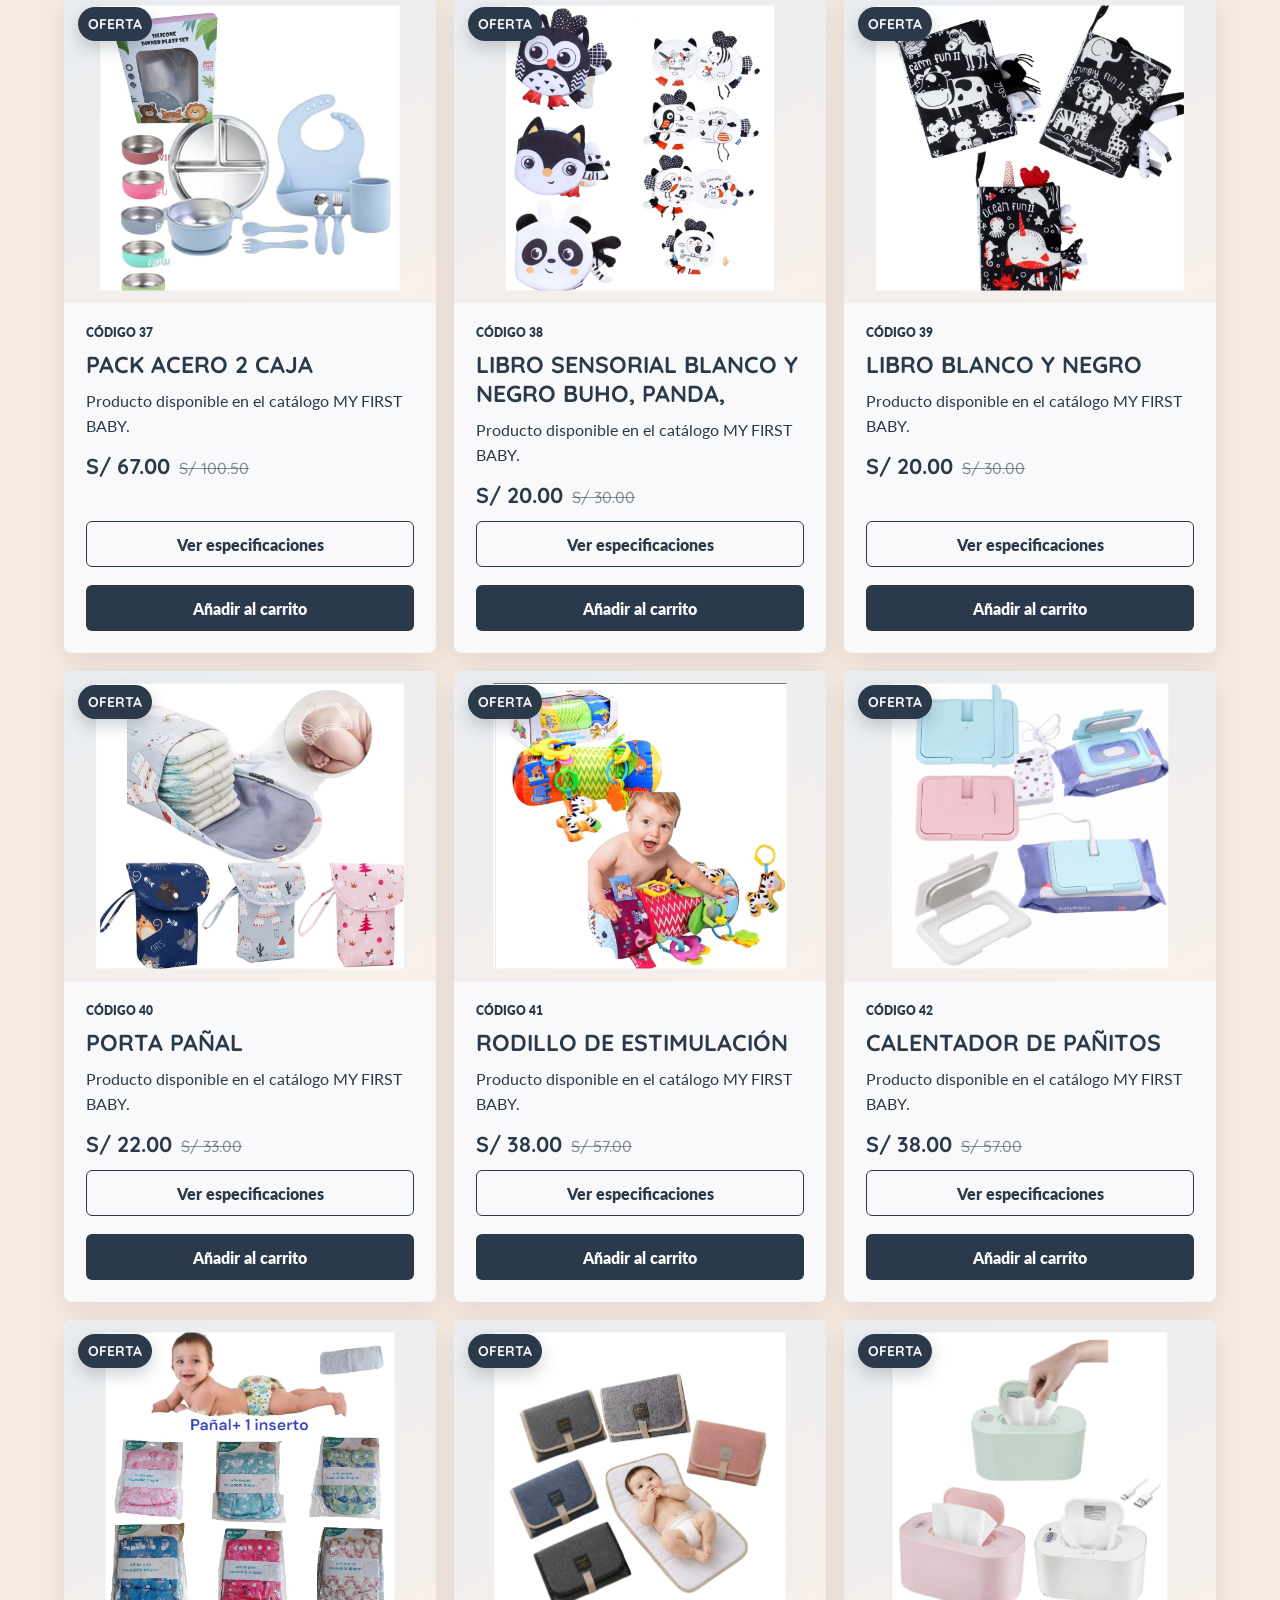
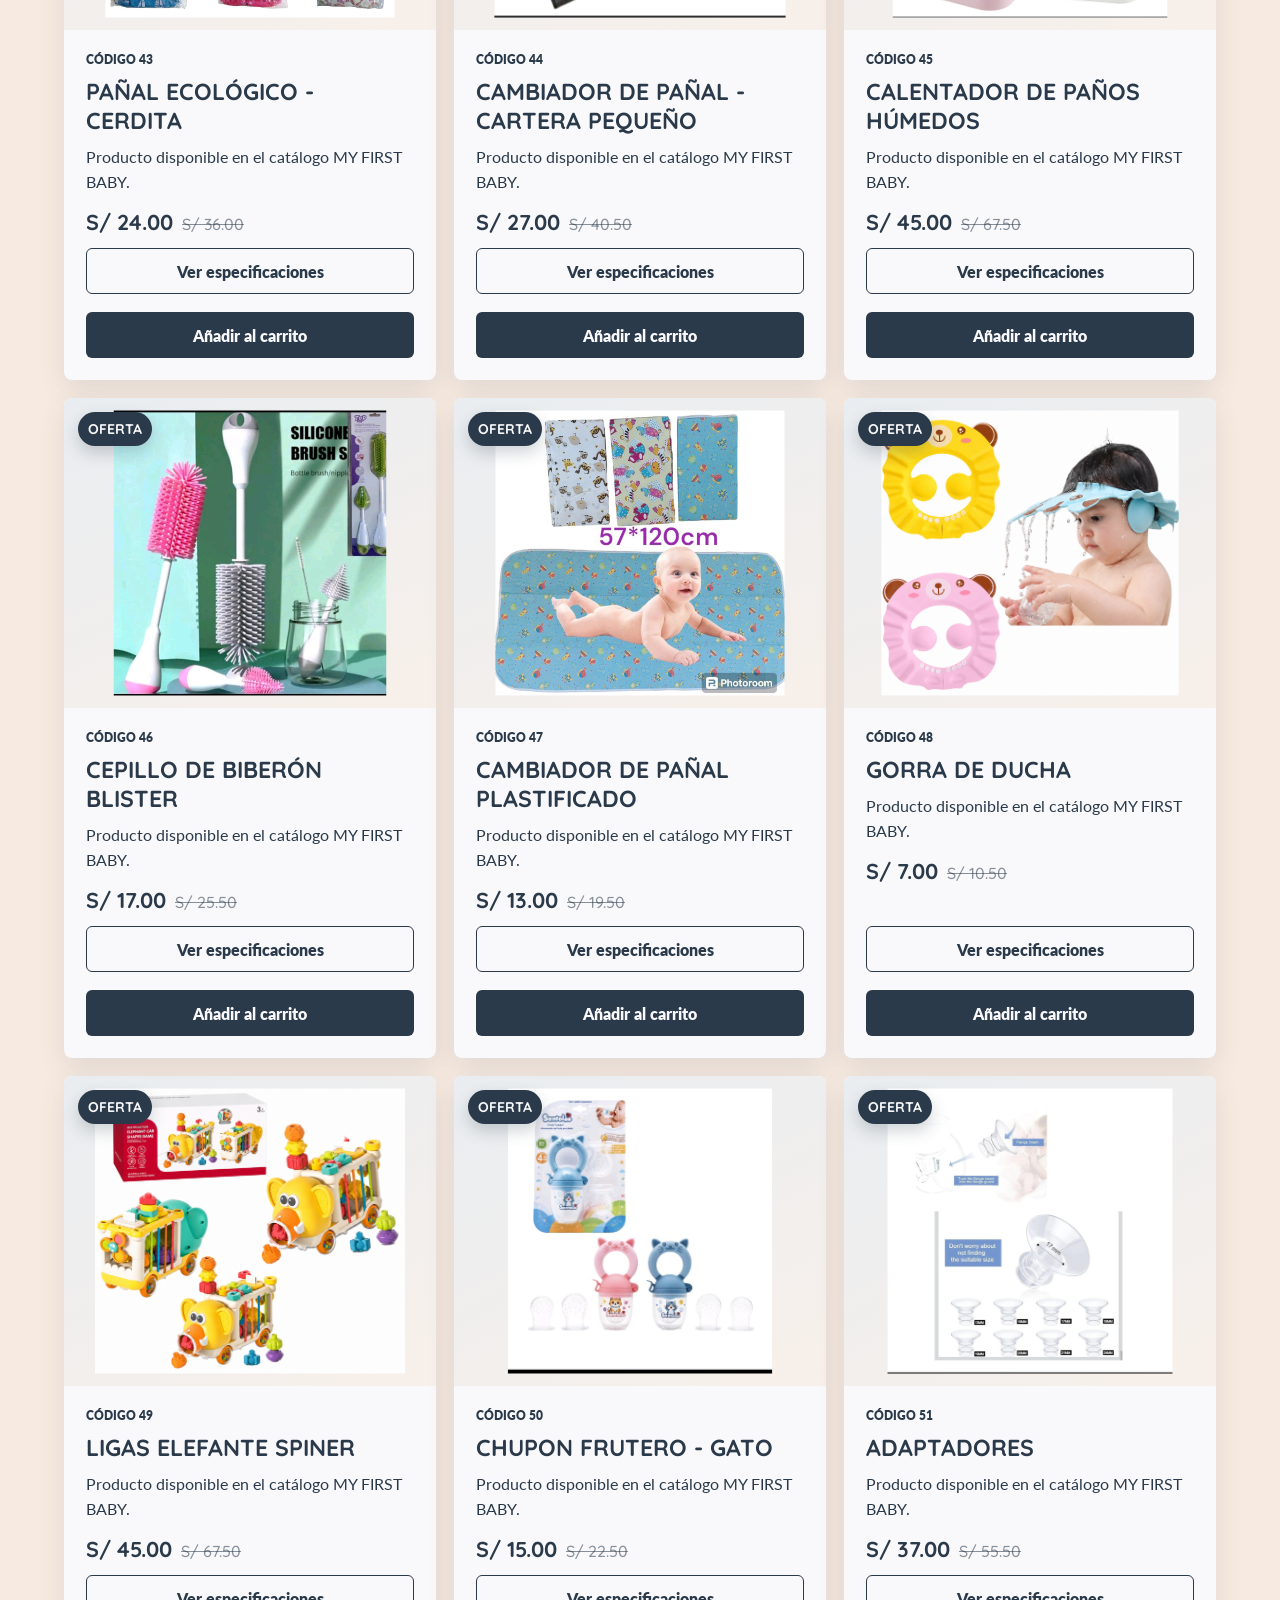
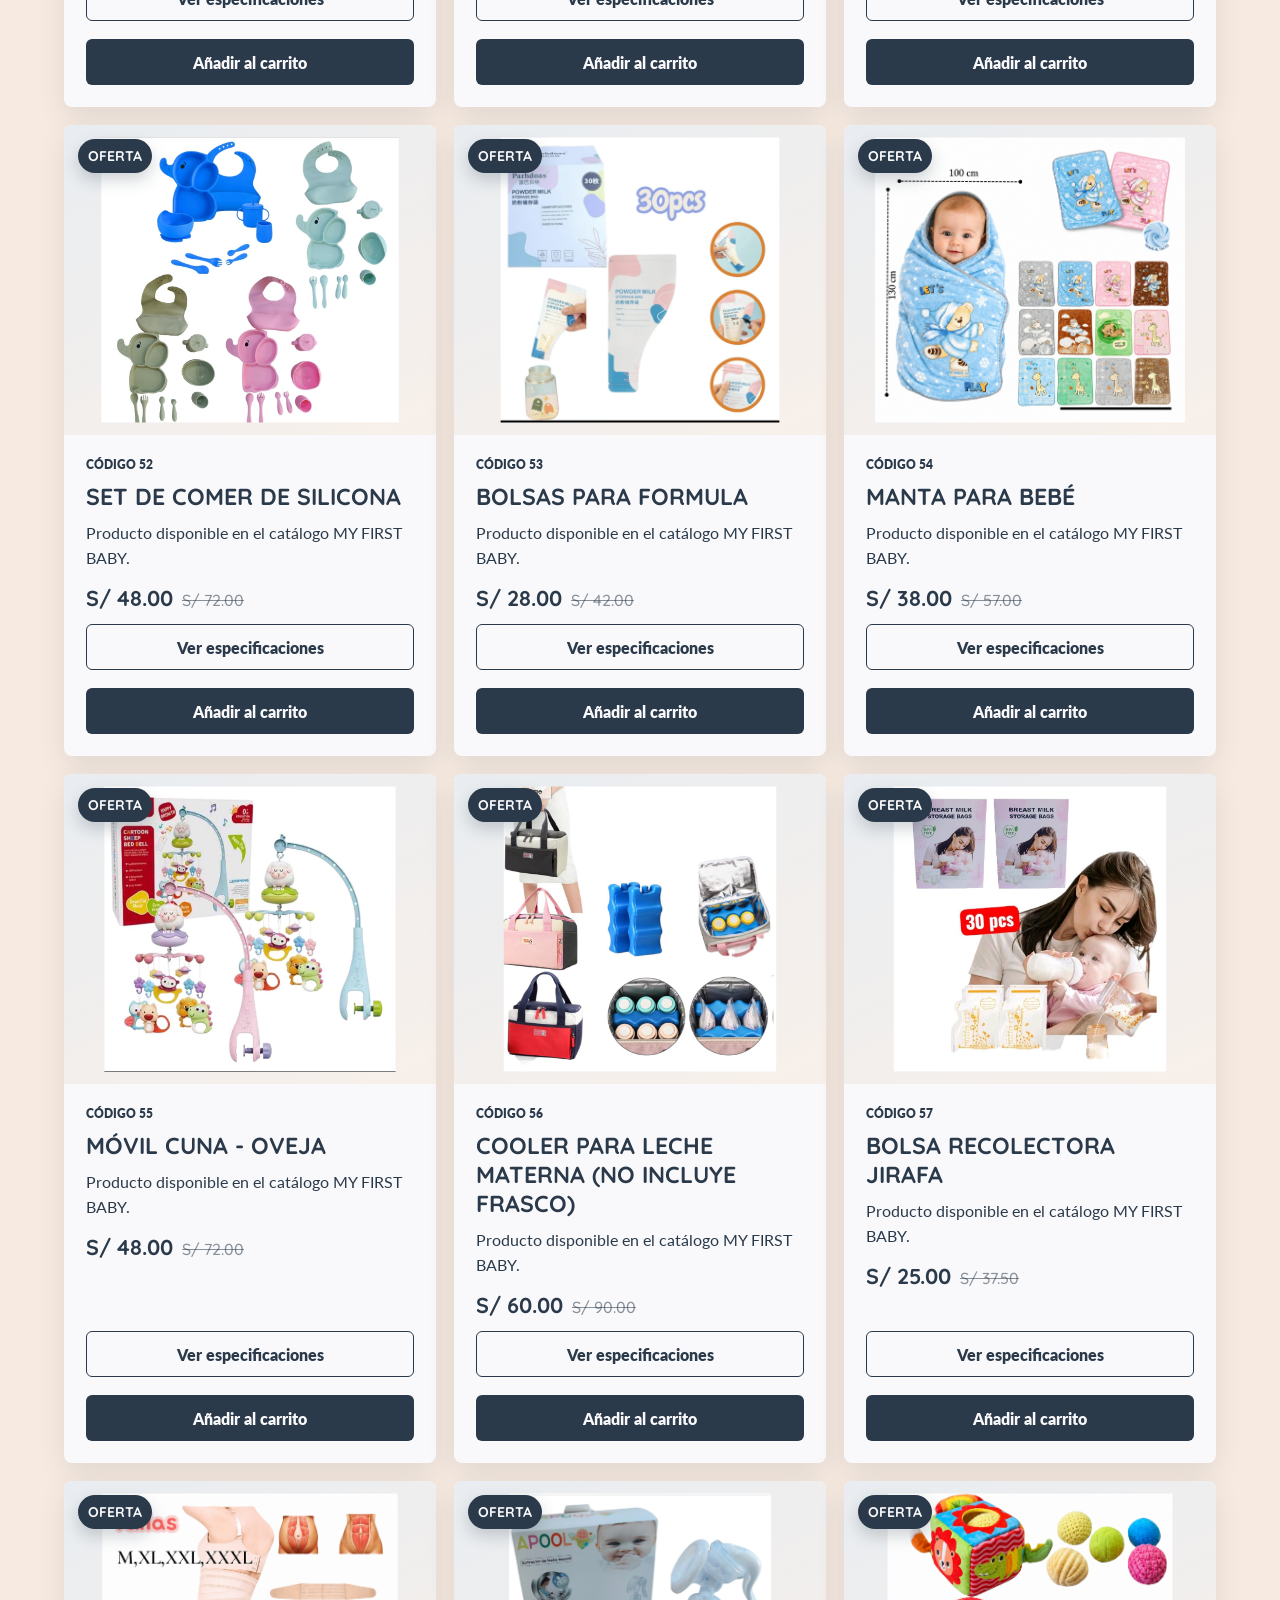
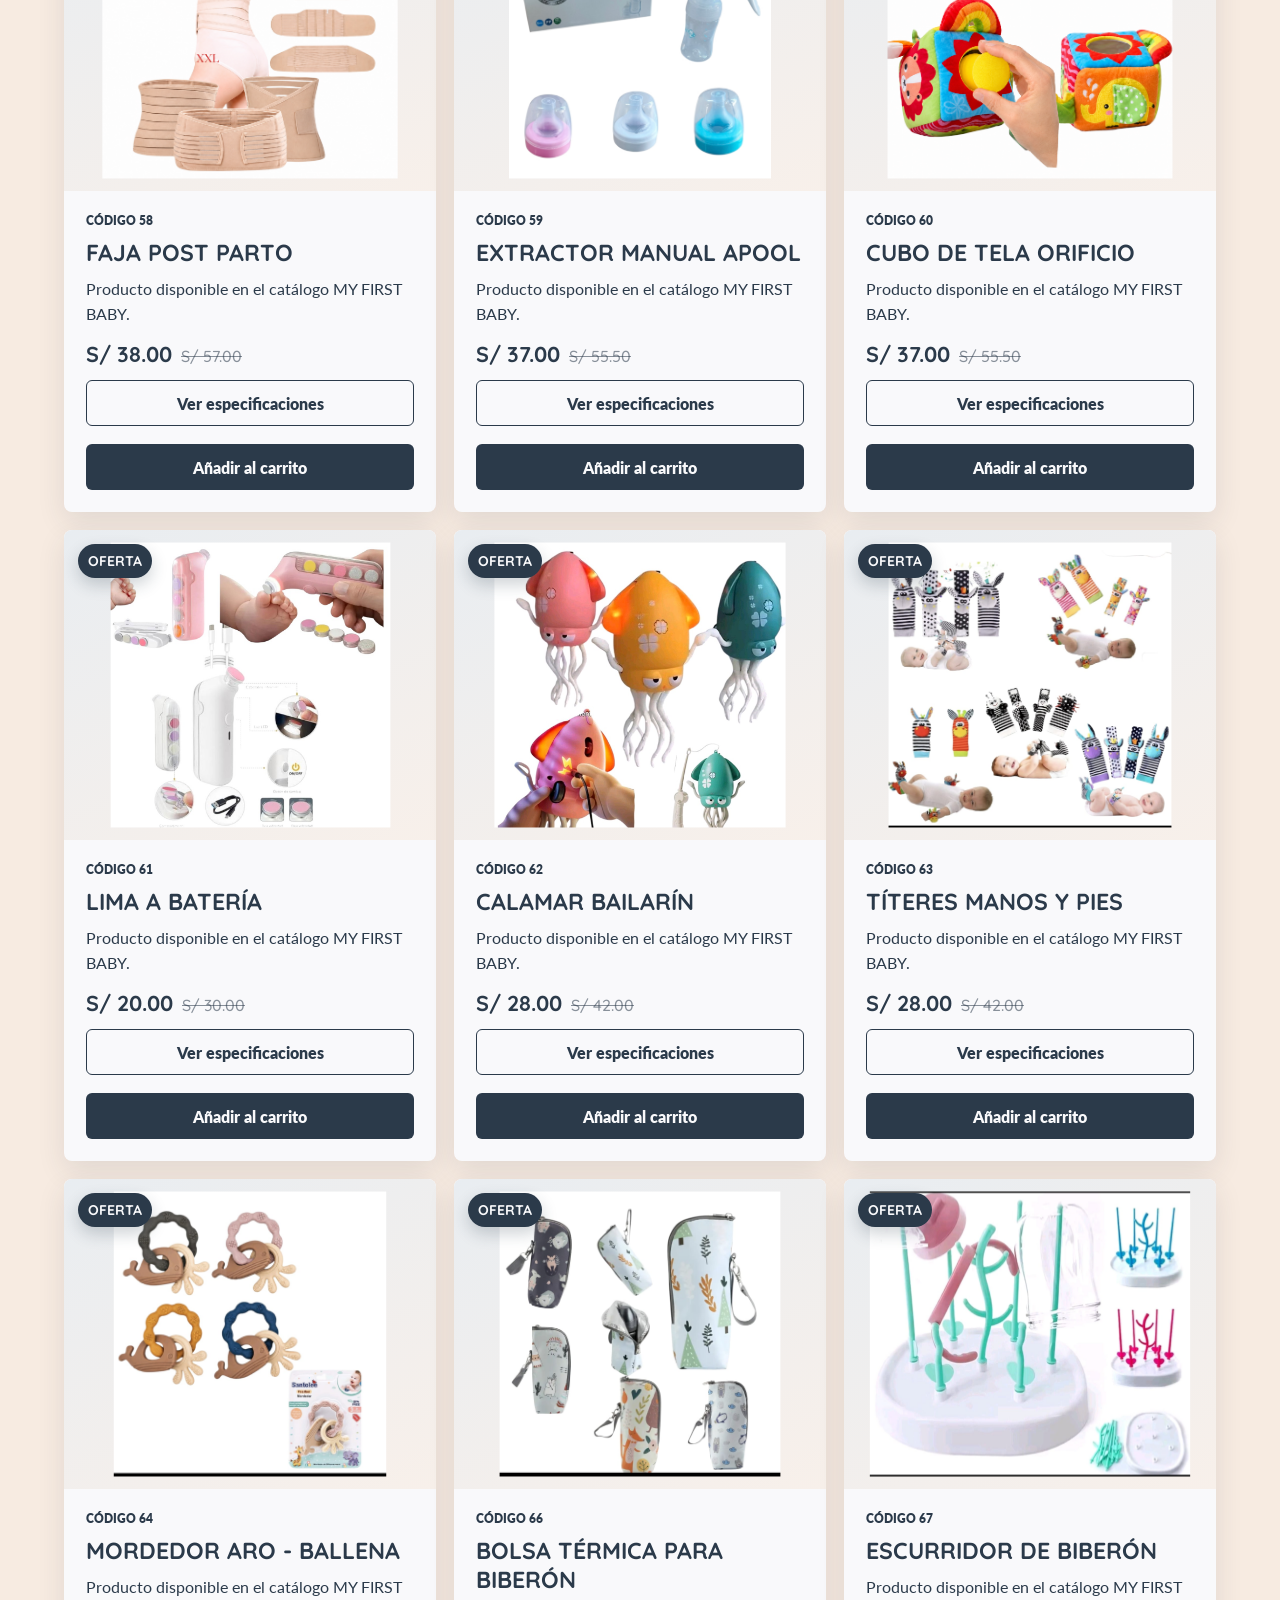
==== commit 79e28a43: "Elimina producto duplicado del catalogo" ====
--- a/index.html
+++ b/index.html
@@ -258,7 +258,7 @@
       </svg>
     </a>
 
-    <script src="catalog-products.js?v=20261111-2"></script>
-    <script src="script.js?v=20261111-2"></script>
+    <script src="catalog-products.js?v=20261111-3"></script>
+    <script src="script.js?v=20261111-3"></script>
   </body>
 </html>
